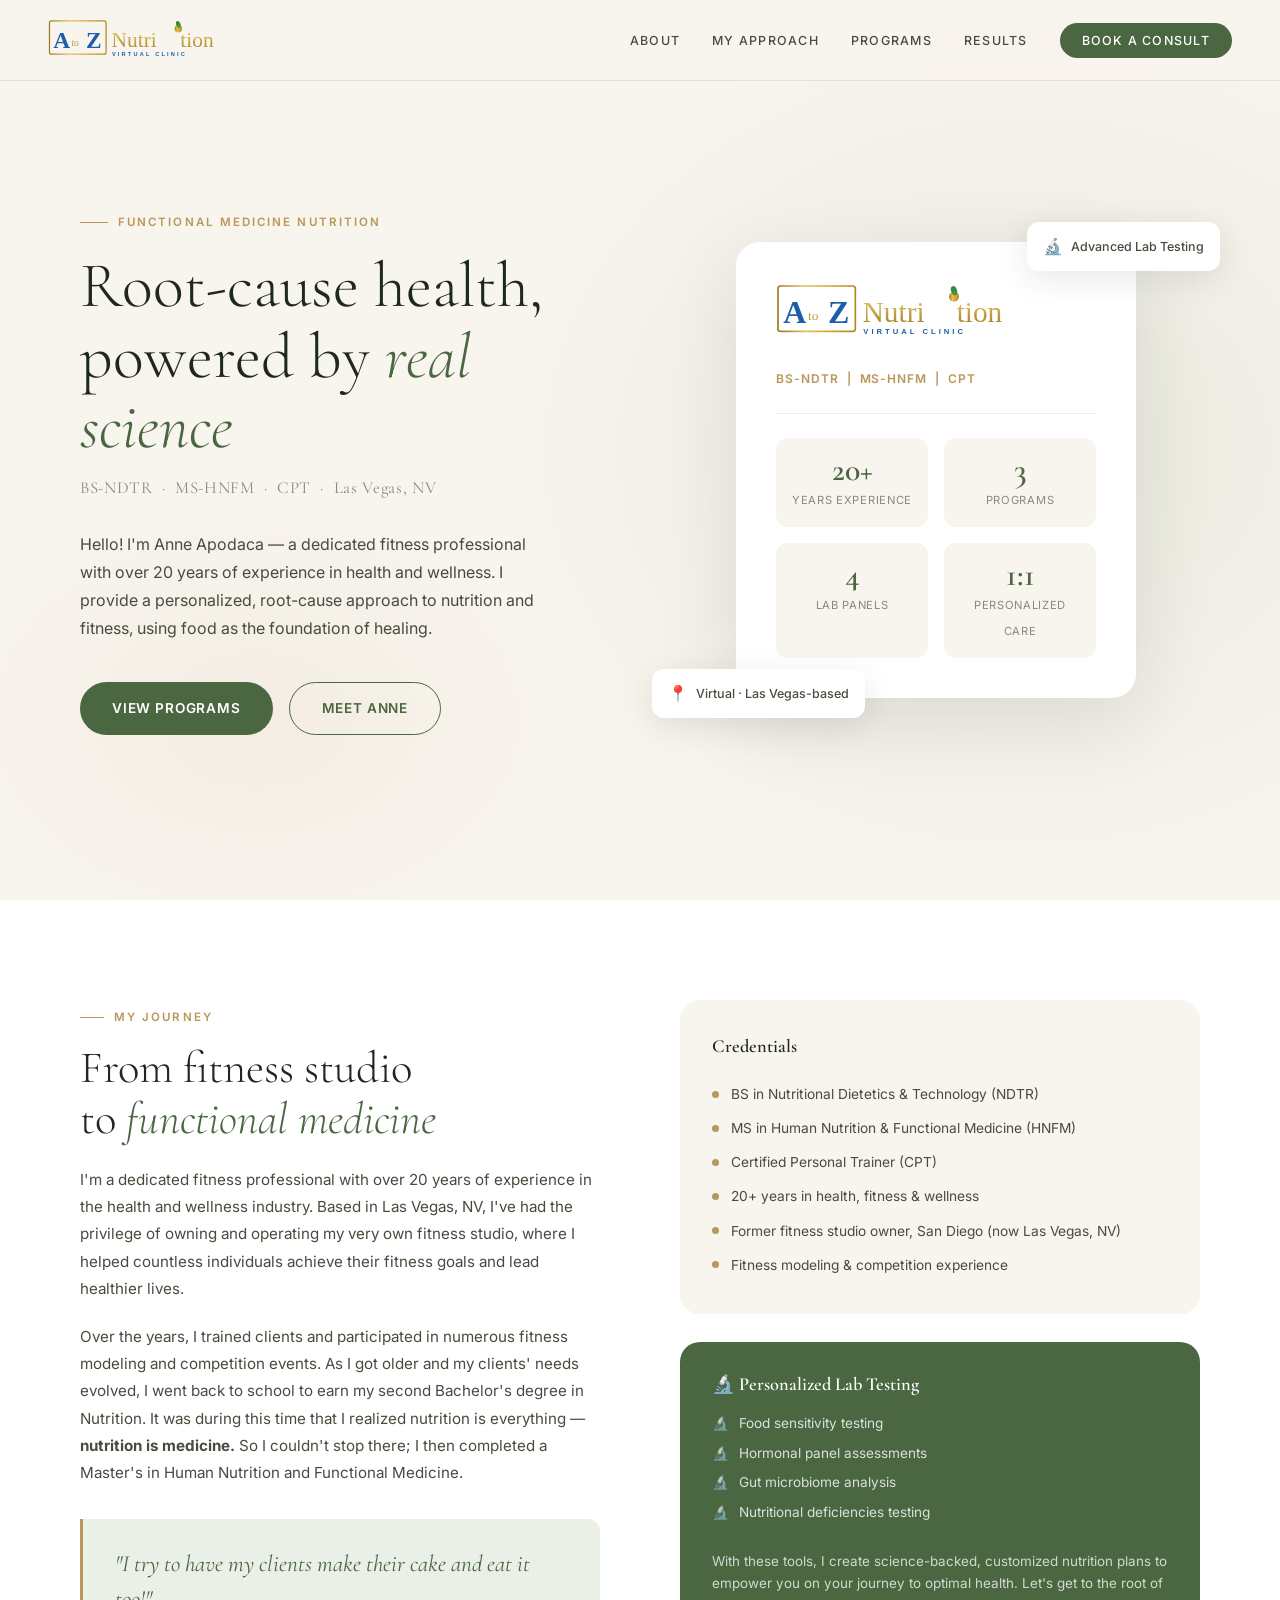
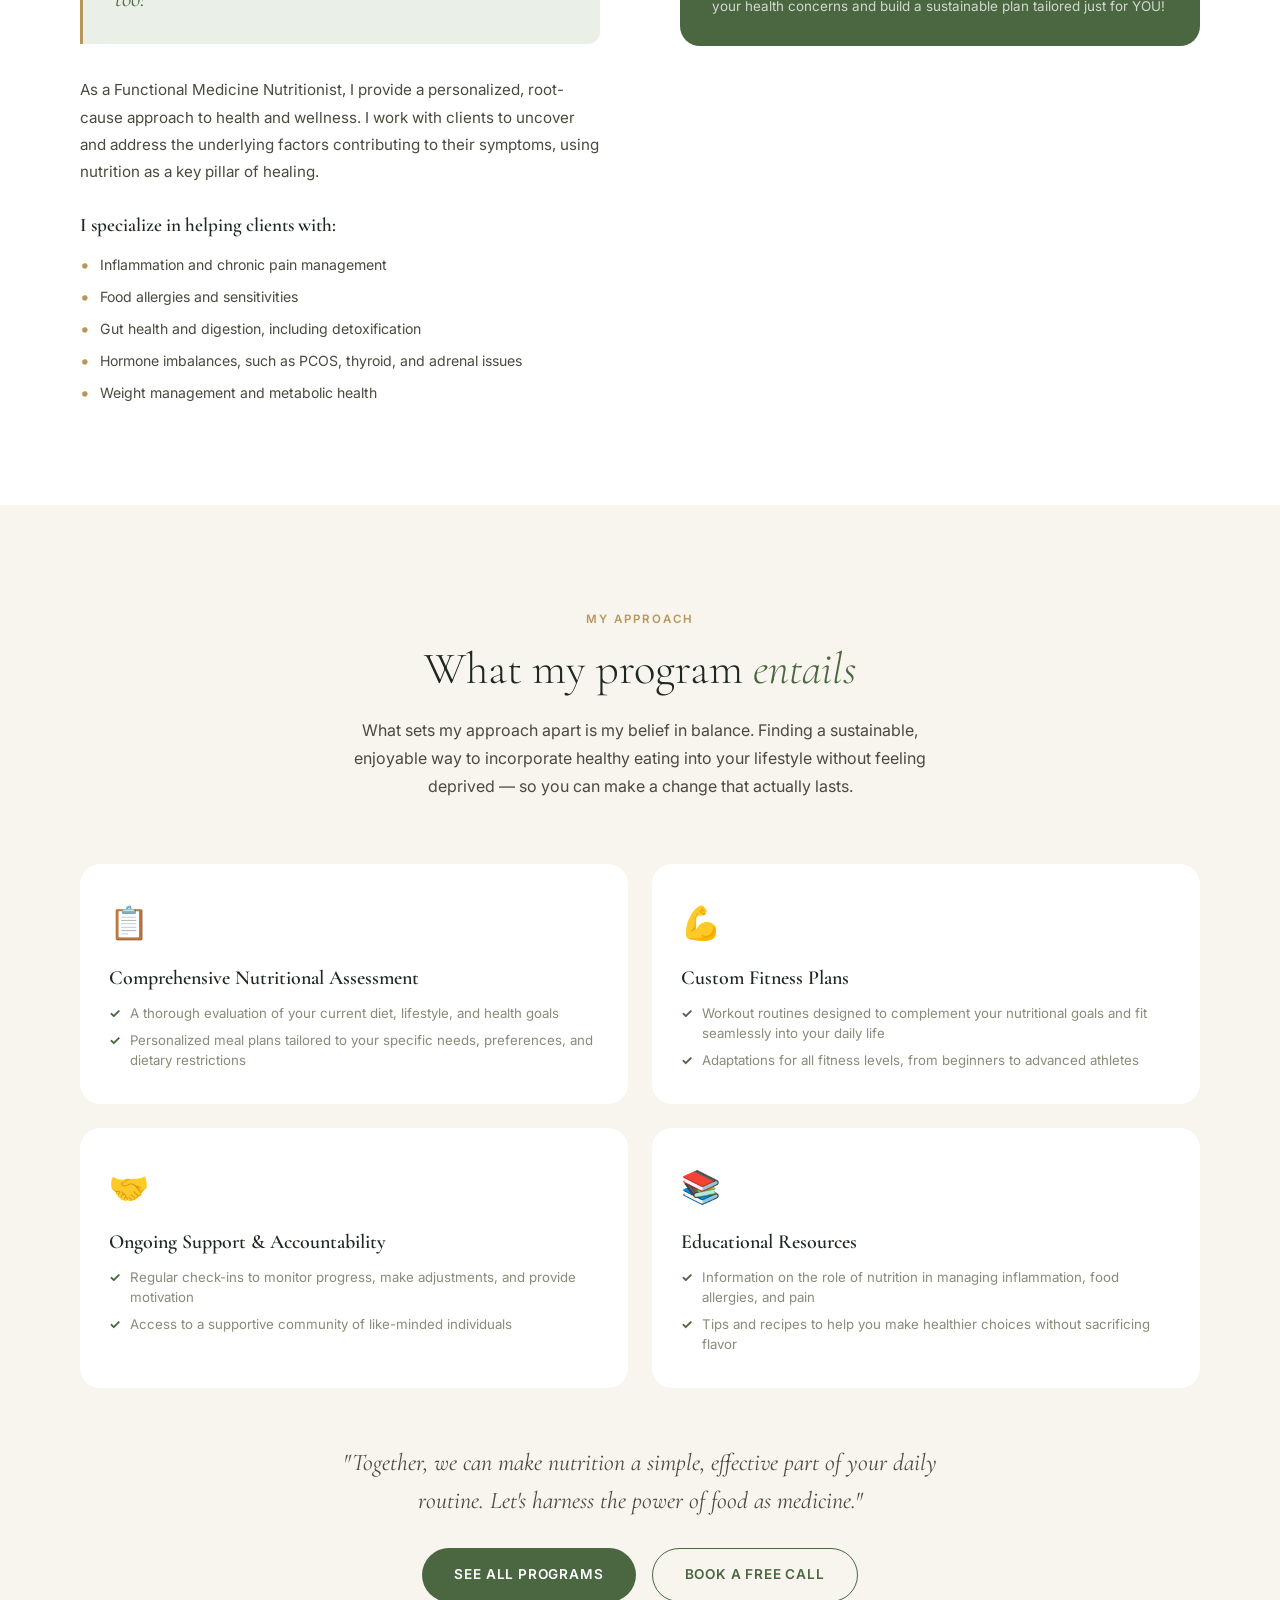
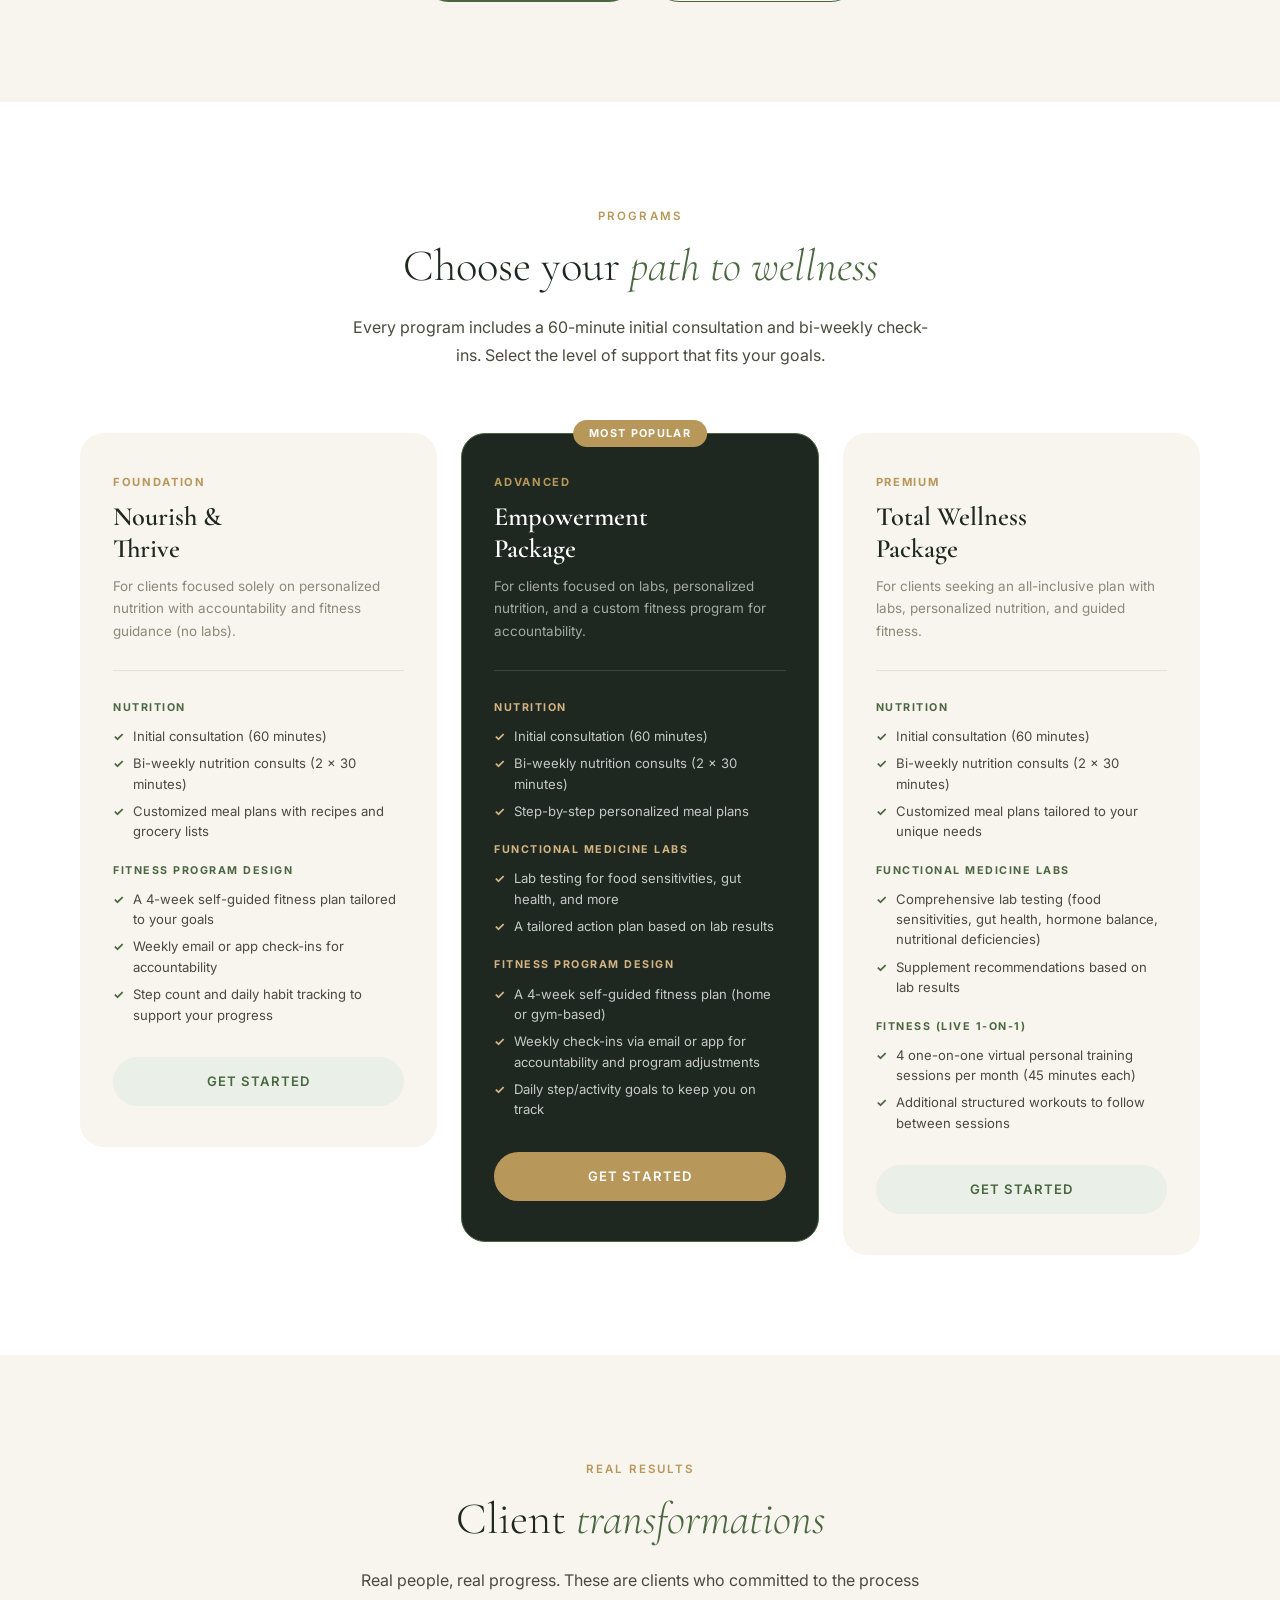
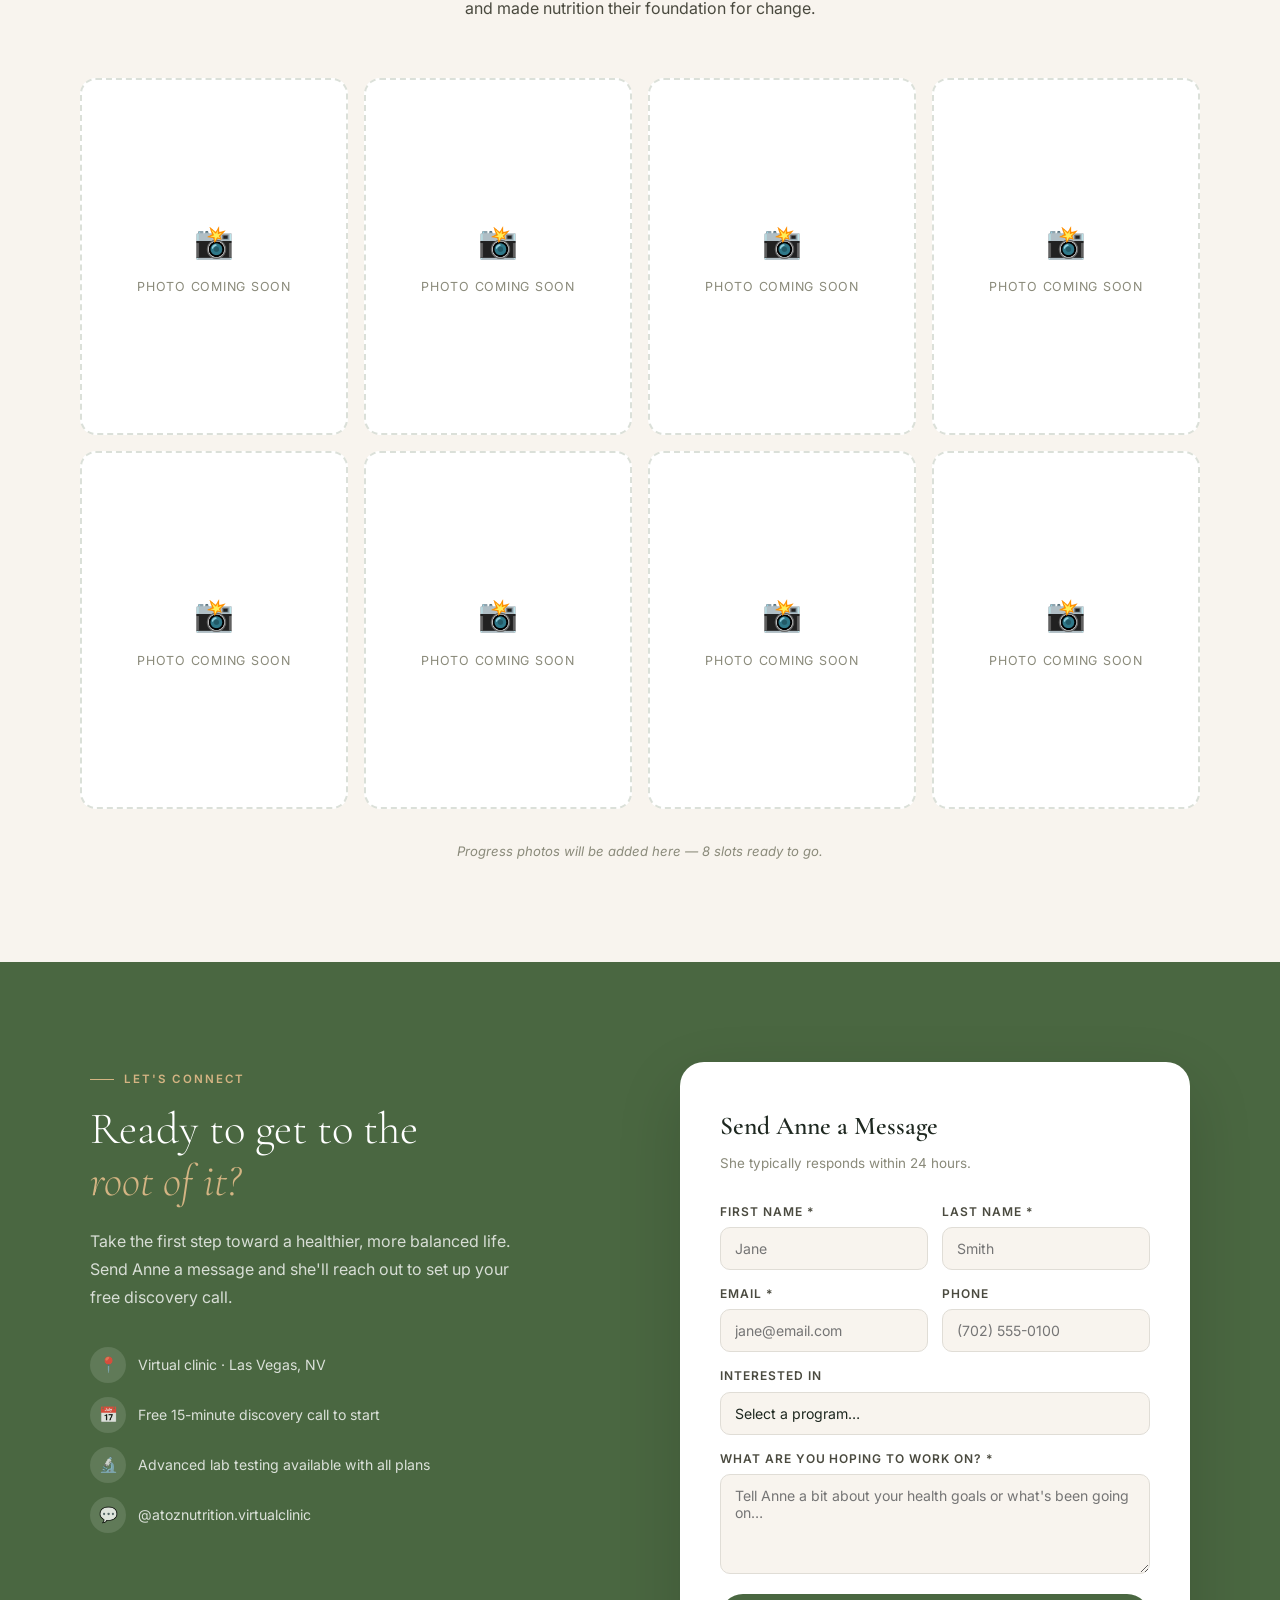
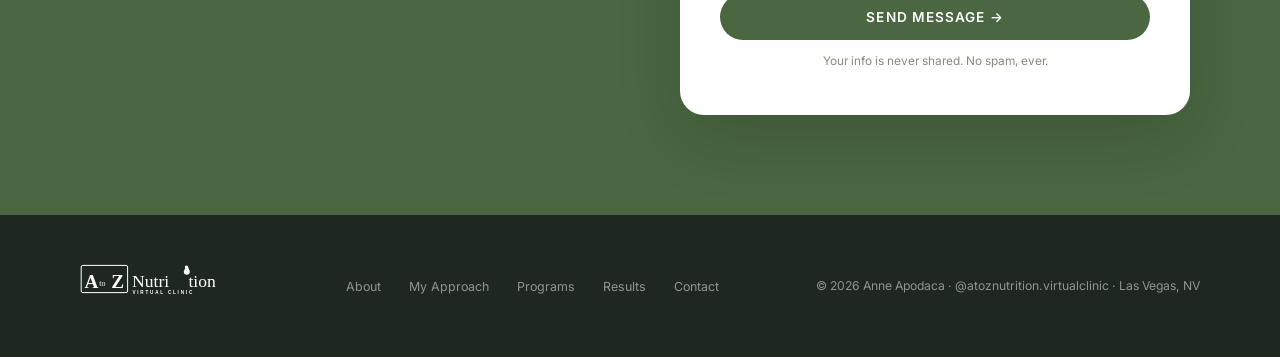
==== index.html @ 3e501dd5 "Initial commit: landing page, login portal, Netlify config" ====
<!DOCTYPE html>
<html lang="en">
<head>
  <meta charset="UTF-8" />
  <meta name="viewport" content="width=device-width, initial-scale=1.0" />
  <title>A to Z Nutrition | Anne Apodaca, MS-HNFM</title>
  <link rel="preconnect" href="https://fonts.googleapis.com" />
  <link rel="preconnect" href="https://fonts.gstatic.com" crossorigin />
  <link href="https://fonts.googleapis.com/css2?family=Cormorant+Garamond:ital,wght@0,300;0,400;0,600;1,300;1,400&family=Inter:wght@300;400;500;600&display=swap" rel="stylesheet" />
  <style>
    *, *::before, *::after { box-sizing: border-box; margin: 0; padding: 0; }

    :root {
      --sage:       #4A6741;
      --sage-light: #7A9E72;
      --sage-pale:  #EAF0E7;
      --cream:      #F8F4EE;
      --gold:       #B8975A;
      --gold-light: #D4B483;
      --dark:       #1E2820;
      --mid:        #4A4A3F;
      --muted:      #8A8A7A;
      --white:      #FFFFFF;
      --radius:     12px;
    }

    html { scroll-behavior: smooth; }

    body {
      font-family: 'Inter', sans-serif;
      background: var(--cream);
      color: var(--dark);
      line-height: 1.6;
    }

    /* ─── NAV ─── */
    nav {
      position: fixed;
      top: 0; left: 0; right: 0;
      z-index: 100;
      display: flex;
      justify-content: space-between;
      align-items: center;
      padding: 18px 48px;
      background: rgba(248, 244, 238, 0.92);
      backdrop-filter: blur(12px);
      border-bottom: 1px solid rgba(74,103,65,0.12);
    }

    .nav-logo {
      display: flex;
      align-items: center;
      text-decoration: none;
    }

    .nav-logo img {
      height: 44px;
      width: auto;
    }

    .nav-links {
      display: flex;
      gap: 32px;
      list-style: none;
    }

    .nav-links a {
      font-size: 0.78rem;
      font-weight: 500;
      letter-spacing: 0.1em;
      text-transform: uppercase;
      color: var(--mid);
      text-decoration: none;
      transition: color 0.2s;
    }

    .nav-links a:hover { color: var(--sage); }

    .nav-cta {
      background: var(--sage);
      color: var(--white) !important;
      padding: 10px 22px;
      border-radius: 100px;
      transition: background 0.2s !important;
    }

    .nav-cta:hover { background: var(--sage-light) !important; }

    /* ─── BUTTONS ─── */
    .btn-primary {
      display: inline-flex;
      align-items: center;
      gap: 8px;
      background: var(--sage);
      color: var(--white);
      padding: 15px 32px;
      border-radius: 100px;
      font-size: 0.85rem;
      font-weight: 600;
      letter-spacing: 0.06em;
      text-transform: uppercase;
      text-decoration: none;
      transition: background 0.2s, transform 0.15s;
    }
    .btn-primary:hover { background: var(--sage-light); transform: translateY(-1px); }

    .btn-secondary {
      display: inline-flex;
      align-items: center;
      gap: 8px;
      border: 1.5px solid var(--sage);
      color: var(--sage);
      padding: 15px 32px;
      border-radius: 100px;
      font-size: 0.85rem;
      font-weight: 600;
      letter-spacing: 0.06em;
      text-transform: uppercase;
      text-decoration: none;
      transition: all 0.2s;
    }
    .btn-secondary:hover { background: var(--sage); color: var(--white); }

    /* ─── SECTION SHARED ─── */
    section { padding: 100px 80px; }

    .section-eyebrow {
      display: inline-flex;
      align-items: center;
      gap: 10px;
      font-size: 0.72rem;
      font-weight: 600;
      letter-spacing: 0.18em;
      text-transform: uppercase;
      color: var(--gold);
      margin-bottom: 16px;
    }
    .section-eyebrow::before {
      content: '';
      width: 24px;
      height: 1px;
      background: var(--gold);
    }
    .section-eyebrow.centered { justify-content: center; }
    .section-eyebrow.centered::before { display: none; }

    .section-title {
      font-family: 'Cormorant Garamond', serif;
      font-size: clamp(2rem, 3.5vw, 3rem);
      font-weight: 300;
      line-height: 1.15;
      color: var(--dark);
      margin-bottom: 20px;
    }
    .section-title em { font-style: italic; color: var(--sage); }

    .section-lead {
      font-size: 1rem;
      color: var(--mid);
      line-height: 1.75;
      max-width: 580px;
    }

    /* ─── HERO ─── */
    #hero {
      min-height: 100vh;
      display: grid;
      grid-template-columns: 1fr 1fr;
      align-items: center;
      padding: 120px 80px 80px;
      gap: 64px;
      position: relative;
      overflow: hidden;
    }

    #hero::before {
      content: '';
      position: absolute;
      inset: 0;
      background:
        radial-gradient(ellipse 60% 70% at 80% 50%, rgba(122,158,114,0.12) 0%, transparent 70%),
        radial-gradient(ellipse 40% 40% at 20% 80%, rgba(184,151,90,0.08) 0%, transparent 60%);
      pointer-events: none;
    }

    .hero-text { position: relative; z-index: 1; }

    .hero-eyebrow {
      display: inline-flex;
      align-items: center;
      gap: 10px;
      font-size: 0.72rem;
      font-weight: 600;
      letter-spacing: 0.18em;
      text-transform: uppercase;
      color: var(--gold);
      margin-bottom: 20px;
    }
    .hero-eyebrow::before {
      content: '';
      display: block;
      width: 28px;
      height: 1px;
      background: var(--gold);
    }

    .hero-title {
      font-family: 'Cormorant Garamond', serif;
      font-size: clamp(2.8rem, 5vw, 4.2rem);
      font-weight: 300;
      line-height: 1.1;
      color: var(--dark);
      margin-bottom: 12px;
    }
    .hero-title em { font-style: italic; color: var(--sage); }

    .hero-subtitle {
      font-family: 'Cormorant Garamond', serif;
      font-size: 1.05rem;
      font-weight: 400;
      color: var(--muted);
      letter-spacing: 0.04em;
      margin-bottom: 28px;
    }

    .hero-desc {
      font-size: 1rem;
      color: var(--mid);
      line-height: 1.75;
      max-width: 480px;
      margin-bottom: 40px;
    }

    .hero-actions { display: flex; gap: 16px; flex-wrap: wrap; }

    .hero-visual {
      position: relative;
      display: flex;
      justify-content: center;
      align-items: center;
    }

    .hero-card {
      background: var(--white);
      border-radius: 24px;
      padding: 40px;
      box-shadow: 0 24px 80px rgba(30,40,32,0.1);
      width: 100%;
      max-width: 400px;
      position: relative;
    }

    .hero-card-badge {
      display: inline-flex;
      align-items: center;
      gap: 6px;
      background: var(--sage-pale);
      color: var(--sage);
      font-size: 0.72rem;
      font-weight: 600;
      letter-spacing: 0.1em;
      text-transform: uppercase;
      padding: 6px 14px;
      border-radius: 100px;
      margin-bottom: 24px;
    }

    .hero-card-name {
      font-family: 'Cormorant Garamond', serif;
      font-size: 1.9rem;
      font-weight: 600;
      color: var(--dark);
      line-height: 1.15;
      margin-bottom: 6px;
    }

    .hero-card-creds {
      font-size: 0.75rem;
      color: var(--gold);
      font-weight: 600;
      letter-spacing: 0.08em;
      margin-bottom: 24px;
    }

    .hero-card-divider {
      height: 1px;
      background: var(--sage-pale);
      margin-bottom: 24px;
    }

    .hero-stats {
      display: grid;
      grid-template-columns: 1fr 1fr;
      gap: 16px;
    }

    .hero-stat {
      text-align: center;
      padding: 16px;
      background: var(--cream);
      border-radius: var(--radius);
    }

    .hero-stat-num {
      font-family: 'Cormorant Garamond', serif;
      font-size: 2rem;
      font-weight: 600;
      color: var(--sage);
      line-height: 1;
      display: block;
    }

    .hero-stat-label {
      font-size: 0.7rem;
      color: var(--muted);
      letter-spacing: 0.06em;
      text-transform: uppercase;
      margin-top: 4px;
    }

    .hero-tag {
      position: absolute;
      background: var(--white);
      border-radius: var(--radius);
      padding: 12px 16px;
      box-shadow: 0 8px 32px rgba(30,40,32,0.1);
      font-size: 0.78rem;
      font-weight: 500;
      color: var(--mid);
      display: flex;
      align-items: center;
      gap: 8px;
    }
    .hero-tag-icon { font-size: 1rem; }
    .hero-tag.tag-top { top: -20px; right: -20px; }
    .hero-tag.tag-bottom { bottom: -20px; left: -20px; }

    /* ─── ABOUT ─── */
    #about {
      background: var(--white);
    }

    .about-grid {
      display: grid;
      grid-template-columns: 1fr 1fr;
      gap: 80px;
      align-items: start;
    }

    .about-body {
      font-size: 0.95rem;
      color: var(--mid);
      line-height: 1.8;
      margin-bottom: 20px;
    }

    .about-quote {
      font-family: 'Cormorant Garamond', serif;
      font-size: 1.45rem;
      font-style: italic;
      color: var(--sage);
      line-height: 1.5;
      padding: 28px 32px;
      border-left: 3px solid var(--gold);
      background: var(--sage-pale);
      border-radius: 0 var(--radius) var(--radius) 0;
      margin: 32px 0;
    }

    .specialties-inline {
      margin-top: 24px;
    }

    .specialties-inline h4 {
      font-family: 'Cormorant Garamond', serif;
      font-size: 1.2rem;
      font-weight: 600;
      color: var(--dark);
      margin-bottom: 14px;
    }

    .spec-list {
      list-style: none;
      display: flex;
      flex-direction: column;
      gap: 9px;
    }

    .spec-list li {
      display: flex;
      align-items: flex-start;
      gap: 10px;
      font-size: 0.88rem;
      color: var(--mid);
      line-height: 1.5;
    }

    .spec-list li::before {
      content: '•';
      color: var(--gold);
      font-size: 1.1rem;
      line-height: 1.3;
      flex-shrink: 0;
    }

    .credentials-box {
      background: var(--cream);
      border-radius: 20px;
      padding: 32px;
      margin-bottom: 28px;
    }

    .credentials-box h4 {
      font-family: 'Cormorant Garamond', serif;
      font-size: 1.15rem;
      font-weight: 600;
      color: var(--dark);
      margin-bottom: 16px;
    }

    .cred-item {
      display: flex;
      align-items: center;
      gap: 12px;
      font-size: 0.86rem;
      color: var(--mid);
      padding: 6px 0;
    }

    .cred-dot {
      width: 7px;
      height: 7px;
      border-radius: 50%;
      background: var(--gold);
      flex-shrink: 0;
    }

    .lab-callout {
      background: var(--sage);
      color: var(--white);
      border-radius: 20px;
      padding: 28px 32px;
    }

    .lab-callout h4 {
      font-family: 'Cormorant Garamond', serif;
      font-size: 1.15rem;
      font-weight: 600;
      margin-bottom: 14px;
    }

    .lab-callout ul {
      list-style: none;
      display: flex;
      flex-direction: column;
      gap: 8px;
    }

    .lab-callout ul li {
      display: flex;
      gap: 10px;
      font-size: 0.85rem;
      color: rgba(255,255,255,0.8);
    }

    .lab-callout ul li::before {
      content: '🔬';
      font-size: 0.85rem;
      flex-shrink: 0;
    }

    /* ─── PROGRAM OVERVIEW ─── */
    #program {
      background: var(--cream);
    }

    .program-header {
      text-align: center;
      margin-bottom: 64px;
    }

    .program-grid {
      display: grid;
      grid-template-columns: repeat(2, 1fr);
      gap: 24px;
      margin-bottom: 56px;
    }

    .program-card {
      background: var(--white);
      border-radius: 20px;
      padding: 32px 28px;
      border: 1px solid transparent;
      transition: transform 0.2s, box-shadow 0.2s;
    }

    .program-card:hover {
      transform: translateY(-4px);
      box-shadow: 0 16px 48px rgba(74,103,65,0.1);
      border-color: var(--sage-pale);
    }

    .program-icon {
      font-size: 2rem;
      margin-bottom: 14px;
      display: block;
    }

    .program-card-title {
      font-family: 'Cormorant Garamond', serif;
      font-size: 1.25rem;
      font-weight: 600;
      color: var(--dark);
      margin-bottom: 10px;
    }

    .program-card-items {
      list-style: none;
      display: flex;
      flex-direction: column;
      gap: 7px;
    }

    .program-card-items li {
      display: flex;
      gap: 9px;
      font-size: 0.83rem;
      color: var(--muted);
      line-height: 1.5;
    }

    .program-card-items li::before {
      content: '✓';
      color: var(--sage);
      font-weight: 700;
      flex-shrink: 0;
    }

    .program-cta-row {
      text-align: center;
    }

    .program-cta-row p {
      font-family: 'Cormorant Garamond', serif;
      font-size: 1.5rem;
      font-style: italic;
      color: var(--mid);
      margin-bottom: 28px;
      max-width: 600px;
      margin-left: auto;
      margin-right: auto;
    }

    .program-cta-row .actions { display: flex; gap: 16px; justify-content: center; flex-wrap: wrap; }

    /* ─── PACKAGES ─── */
    #packages { background: var(--white); }

    .packages-header {
      text-align: center;
      margin-bottom: 64px;
    }

    .packages-header .section-lead { margin: 0 auto; }

    .packages-grid {
      display: grid;
      grid-template-columns: repeat(3, 1fr);
      gap: 24px;
      align-items: start;
    }

    .package-card {
      background: var(--cream);
      border-radius: 24px;
      padding: 40px 32px;
      border: 1.5px solid transparent;
      transition: transform 0.2s, box-shadow 0.2s;
      position: relative;
    }

    .package-card:hover {
      transform: translateY(-6px);
      box-shadow: 0 24px 64px rgba(30,40,32,0.1);
    }

    .package-card.featured {
      border-color: var(--sage);
      background: var(--dark);
      color: var(--white);
    }

    .package-badge {
      position: absolute;
      top: -14px;
      left: 50%;
      transform: translateX(-50%);
      background: var(--gold);
      color: var(--white);
      font-size: 0.68rem;
      font-weight: 700;
      letter-spacing: 0.12em;
      text-transform: uppercase;
      padding: 5px 16px;
      border-radius: 100px;
      white-space: nowrap;
    }

    .package-tier {
      font-size: 0.7rem;
      font-weight: 700;
      letter-spacing: 0.15em;
      text-transform: uppercase;
      color: var(--gold);
      margin-bottom: 10px;
    }

    .package-name {
      font-family: 'Cormorant Garamond', serif;
      font-size: 1.65rem;
      font-weight: 600;
      color: var(--dark);
      line-height: 1.2;
      margin-bottom: 10px;
    }
    .package-card.featured .package-name { color: var(--white); }

    .package-tagline {
      font-size: 0.84rem;
      color: var(--muted);
      line-height: 1.65;
      margin-bottom: 28px;
      padding-bottom: 28px;
      border-bottom: 1px solid rgba(0,0,0,0.08);
    }
    .package-card.featured .package-tagline {
      color: rgba(255,255,255,0.6);
      border-bottom-color: rgba(255,255,255,0.12);
    }

    .pkg-section-label {
      font-size: 0.67rem;
      font-weight: 700;
      letter-spacing: 0.14em;
      text-transform: uppercase;
      color: var(--sage);
      margin-top: 20px;
      margin-bottom: 10px;
    }
    .package-card.featured .pkg-section-label { color: var(--gold-light); }

    .pkg-features {
      list-style: none;
      display: flex;
      flex-direction: column;
      gap: 7px;
      margin-bottom: 4px;
    }

    .pkg-features li {
      display: flex;
      align-items: flex-start;
      gap: 9px;
      font-size: 0.82rem;
      color: var(--mid);
      line-height: 1.55;
    }
    .package-card.featured .pkg-features li { color: rgba(255,255,255,0.75); }

    .pkg-features li::before {
      content: '✓';
      color: var(--sage);
      font-weight: 700;
      font-size: 0.78rem;
      flex-shrink: 0;
      margin-top: 1px;
    }
    .package-card.featured .pkg-features li::before { color: var(--gold-light); }

    .package-cta {
      margin-top: 32px;
      display: block;
      text-align: center;
      padding: 14px 24px;
      border-radius: 100px;
      font-size: 0.82rem;
      font-weight: 600;
      letter-spacing: 0.08em;
      text-transform: uppercase;
      text-decoration: none;
      transition: all 0.2s;
      background: var(--sage-pale);
      color: var(--sage);
    }
    .package-cta:hover { background: var(--sage); color: var(--white); }

    .package-card.featured .package-cta { background: var(--gold); color: var(--white); }
    .package-card.featured .package-cta:hover { background: var(--gold-light); }

    /* ─── RESULTS / PHOTOS ─── */
    #results {
      background: var(--cream);
    }

    .results-header {
      text-align: center;
      margin-bottom: 56px;
    }

    .photos-grid {
      display: grid;
      grid-template-columns: repeat(4, 1fr);
      gap: 16px;
    }

    .photo-placeholder {
      aspect-ratio: 3 / 4;
      background: var(--white);
      border-radius: 16px;
      display: flex;
      flex-direction: column;
      align-items: center;
      justify-content: center;
      gap: 10px;
      color: var(--muted);
      font-size: 0.78rem;
      letter-spacing: 0.06em;
      text-transform: uppercase;
      border: 2px dashed rgba(74,103,65,0.2);
      cursor: pointer;
      transition: border-color 0.2s, background 0.2s;
    }

    .photo-placeholder:hover {
      border-color: var(--sage);
      background: var(--sage-pale);
    }

    .photo-placeholder-icon { font-size: 2rem; }

    .results-note {
      text-align: center;
      margin-top: 32px;
      font-size: 0.82rem;
      color: var(--muted);
      font-style: italic;
    }

    /* ─── CTA ─── */
    #cta {
      background: var(--sage);
      padding: 100px 80px;
    }

    .cta-layout {
      display: grid;
      grid-template-columns: 1fr 1fr;
      gap: 80px;
      align-items: start;
      max-width: 1100px;
      margin: 0 auto;
    }

    .cta-left .section-eyebrow { color: var(--gold-light); }
    .cta-left .section-eyebrow::before { background: var(--gold-light); }
    .cta-left .section-title { color: var(--white); }
    .cta-left .section-title em { color: var(--gold-light); }
    .cta-left .section-lead { color: rgba(255,255,255,0.78); max-width: 420px; }

    .cta-details {
      margin-top: 36px;
      display: flex;
      flex-direction: column;
      gap: 14px;
    }

    .cta-detail {
      display: flex;
      align-items: center;
      gap: 12px;
      font-size: 0.88rem;
      color: rgba(255,255,255,0.8);
    }

    .cta-detail-icon {
      width: 36px;
      height: 36px;
      background: rgba(255,255,255,0.12);
      border-radius: 50%;
      display: flex;
      align-items: center;
      justify-content: center;
      font-size: 0.95rem;
      flex-shrink: 0;
    }

    /* ── Contact Form ── */
    .contact-form-wrap {
      background: var(--white);
      border-radius: 24px;
      padding: 44px 40px;
      box-shadow: 0 24px 64px rgba(0,0,0,0.15);
    }

    .contact-form-title {
      font-family: 'Cormorant Garamond', serif;
      font-size: 1.6rem;
      font-weight: 600;
      color: var(--dark);
      margin-bottom: 6px;
    }

    .contact-form-sub {
      font-size: 0.84rem;
      color: var(--muted);
      margin-bottom: 28px;
    }

    .form-row {
      display: grid;
      grid-template-columns: 1fr 1fr;
      gap: 14px;
    }

    .form-group {
      display: flex;
      flex-direction: column;
      gap: 6px;
      margin-bottom: 14px;
    }

    .form-group.full { grid-column: 1 / -1; }

    .form-group label {
      font-size: 0.75rem;
      font-weight: 600;
      letter-spacing: 0.08em;
      text-transform: uppercase;
      color: var(--mid);
    }

    .form-group input,
    .form-group select,
    .form-group textarea {
      border: 1.5px solid #E0DDD6;
      border-radius: 10px;
      padding: 12px 14px;
      font-family: 'Inter', sans-serif;
      font-size: 0.88rem;
      color: var(--dark);
      background: var(--cream);
      outline: none;
      transition: border-color 0.2s;
      width: 100%;
    }

    .form-group input:focus,
    .form-group select:focus,
    .form-group textarea:focus {
      border-color: var(--sage);
      background: var(--white);
    }

    .form-group textarea { resize: vertical; min-height: 100px; }

    .form-group select { appearance: none; cursor: pointer; }

    .form-submit {
      width: 100%;
      padding: 15px 24px;
      background: var(--sage);
      color: var(--white);
      border: none;
      border-radius: 100px;
      font-family: 'Inter', sans-serif;
      font-size: 0.85rem;
      font-weight: 600;
      letter-spacing: 0.08em;
      text-transform: uppercase;
      cursor: pointer;
      transition: background 0.2s, transform 0.15s;
      margin-top: 6px;
    }

    .form-submit:hover { background: var(--sage-light); transform: translateY(-1px); }

    .form-note {
      text-align: center;
      font-size: 0.74rem;
      color: var(--muted);
      margin-top: 12px;
    }

    /* ─── FOOTER ─── */
    footer {
      background: var(--dark);
      color: rgba(255,255,255,0.5);
      padding: 48px 80px;
      display: flex;
      justify-content: space-between;
      align-items: center;
      flex-wrap: wrap;
      gap: 24px;
    }

    .footer-logo {
      font-family: 'Cormorant Garamond', serif;
      font-size: 1.3rem;
      font-weight: 600;
      color: var(--white);
    }

    .footer-links { display: flex; gap: 28px; list-style: none; }

    .footer-links a {
      font-size: 0.78rem;
      color: rgba(255,255,255,0.5);
      text-decoration: none;
      transition: color 0.2s;
    }
    .footer-links a:hover { color: var(--white); }

    .footer-copy { font-size: 0.76rem; }

    /* ─── RESPONSIVE ─── */
    @media (max-width: 960px) {
      nav { padding: 16px 24px; }
      .nav-links { gap: 18px; }
      section { padding: 72px 24px; }

      #hero {
        grid-template-columns: 1fr;
        padding: 100px 24px 72px;
        gap: 48px;
      }
      .about-grid { grid-template-columns: 1fr; gap: 48px; }
      .program-grid { grid-template-columns: 1fr; }
      .packages-grid { grid-template-columns: 1fr; }
      .photos-grid { grid-template-columns: repeat(2, 1fr); }
      .hero-tag { display: none; }
      footer { flex-direction: column; text-align: center; }
      #cta { padding: 72px 24px; }
      .cta-layout { grid-template-columns: 1fr; gap: 48px; }
      .contact-form-wrap { padding: 32px 24px; }
      .form-row { grid-template-columns: 1fr; }
    }

    @media (max-width: 600px) {
      .nav-links { display: none; }
      .hero-stats { grid-template-columns: 1fr 1fr; }
      .photos-grid { grid-template-columns: repeat(2, 1fr); }
    }
  </style>
</head>
<body>

  <!-- NAV -->
  <nav>
    <a href="#hero" class="nav-logo">
      <img src="logo.svg" alt="A to Z Nutrition Virtual Clinic" />
    </a>
    <ul class="nav-links">
      <li><a href="#about">About</a></li>
      <li><a href="#program">My Approach</a></li>
      <li><a href="#packages">Programs</a></li>
      <li><a href="#results">Results</a></li>
      <li><a href="#cta" class="nav-cta">Book a Consult</a></li>
    </ul>
  </nav>

  <!-- HERO -->
  <section id="hero">
    <div class="hero-text">
      <div class="hero-eyebrow">Functional Medicine Nutrition</div>
      <h1 class="hero-title">
        Root-cause health,<br/>
        powered by <em>real science</em>
      </h1>
      <p class="hero-subtitle">BS-NDTR &nbsp;·&nbsp; MS-HNFM &nbsp;·&nbsp; CPT &nbsp;·&nbsp; Las Vegas, NV</p>
      <p class="hero-desc">
        Hello! I'm Anne Apodaca — a dedicated fitness professional with over 20 years of experience in health and wellness. I provide a personalized, root-cause approach to nutrition and fitness, using food as the foundation of healing.
      </p>
      <div class="hero-actions">
        <a href="#packages" class="btn-primary">View Programs</a>
        <a href="#about" class="btn-secondary">Meet Anne</a>
      </div>
    </div>

    <div class="hero-visual">
      <div class="hero-card">
        <div style="margin-bottom:20px;">
          <img src="logo.svg" alt="A to Z Nutrition Virtual Clinic" style="width:100%; max-width:280px; height:auto;" />
        </div>
        <div class="hero-card-creds">BS-NDTR &nbsp;|&nbsp; MS-HNFM &nbsp;|&nbsp; CPT</div>
        <div class="hero-card-divider"></div>
        <div class="hero-stats">
          <div class="hero-stat">
            <span class="hero-stat-num">20+</span>
            <span class="hero-stat-label">Years Experience</span>
          </div>
          <div class="hero-stat">
            <span class="hero-stat-num">3</span>
            <span class="hero-stat-label">Programs</span>
          </div>
          <div class="hero-stat">
            <span class="hero-stat-num">4</span>
            <span class="hero-stat-label">Lab Panels</span>
          </div>
          <div class="hero-stat">
            <span class="hero-stat-num">1:1</span>
            <span class="hero-stat-label">Personalized Care</span>
          </div>
        </div>
      </div>
      <div class="hero-tag tag-top">
        <span class="hero-tag-icon">🔬</span>
        Advanced Lab Testing
      </div>
      <div class="hero-tag tag-bottom">
        <span class="hero-tag-icon">📍</span>
        Virtual · Las Vegas-based
      </div>
    </div>
  </section>

  <!-- ABOUT -->
  <section id="about">
    <div class="about-grid">
      <div>
        <div class="section-eyebrow">My Journey</div>
        <h2 class="section-title">From fitness studio<br/>to <em>functional medicine</em></h2>

        <p class="about-body">
          I'm a dedicated fitness professional with over 20 years of experience in the health and wellness industry. Based in Las Vegas, NV, I've had the privilege of owning and operating my very own fitness studio, where I helped countless individuals achieve their fitness goals and lead healthier lives.
        </p>
        <p class="about-body">
          Over the years, I trained clients and participated in numerous fitness modeling and competition events. As I got older and my clients' needs evolved, I went back to school to earn my second Bachelor's degree in Nutrition. It was during this time that I realized nutrition is everything — <strong>nutrition is medicine.</strong> So I couldn't stop there; I then completed a Master's in Human Nutrition and Functional Medicine.
        </p>

        <div class="about-quote">
          "I try to have my clients make their cake and eat it too!"
        </div>

        <p class="about-body">
          As a Functional Medicine Nutritionist, I provide a personalized, root-cause approach to health and wellness. I work with clients to uncover and address the underlying factors contributing to their symptoms, using nutrition as a key pillar of healing.
        </p>

        <div class="specialties-inline">
          <h4>I specialize in helping clients with:</h4>
          <ul class="spec-list">
            <li>Inflammation and chronic pain management</li>
            <li>Food allergies and sensitivities</li>
            <li>Gut health and digestion, including detoxification</li>
            <li>Hormone imbalances, such as PCOS, thyroid, and adrenal issues</li>
            <li>Weight management and metabolic health</li>
          </ul>
        </div>
      </div>

      <div>
        <div class="credentials-box">
          <h4>Credentials</h4>
          <div class="cred-item"><div class="cred-dot"></div> BS in Nutritional Dietetics &amp; Technology (NDTR)</div>
          <div class="cred-item"><div class="cred-dot"></div> MS in Human Nutrition &amp; Functional Medicine (HNFM)</div>
          <div class="cred-item"><div class="cred-dot"></div> Certified Personal Trainer (CPT)</div>
          <div class="cred-item"><div class="cred-dot"></div> 20+ years in health, fitness &amp; wellness</div>
          <div class="cred-item"><div class="cred-dot"></div> Former fitness studio owner, San Diego (now Las Vegas, NV)</div>
          <div class="cred-item"><div class="cred-dot"></div> Fitness modeling &amp; competition experience</div>
        </div>

        <div class="lab-callout">
          <h4>🔬 Personalized Lab Testing</h4>
          <ul>
            <li>Food sensitivity testing</li>
            <li>Hormonal panel assessments</li>
            <li>Gut microbiome analysis</li>
            <li>Nutritional deficiencies testing</li>
          </ul>
          <br/>
          <p style="font-size:0.84rem; color:rgba(255,255,255,0.75); line-height:1.7;">
            With these tools, I create science-backed, customized nutrition plans to empower you on your journey to optimal health. Let's get to the root of your health concerns and build a sustainable plan tailored just for YOU!
          </p>
        </div>
      </div>
    </div>
  </section>

  <!-- PROGRAM OVERVIEW -->
  <section id="program">
    <div class="program-header">
      <div class="section-eyebrow centered">My Approach</div>
      <h2 class="section-title" style="text-align:center;">What my program <em>entails</em></h2>
      <p class="section-lead" style="margin: 0 auto; text-align:center;">
        What sets my approach apart is my belief in balance. Finding a sustainable, enjoyable way to incorporate healthy eating into your lifestyle without feeling deprived — so you can make a change that actually lasts.
      </p>
    </div>

    <div class="program-grid">
      <div class="program-card">
        <span class="program-icon">📋</span>
        <div class="program-card-title">Comprehensive Nutritional Assessment</div>
        <ul class="program-card-items">
          <li>A thorough evaluation of your current diet, lifestyle, and health goals</li>
          <li>Personalized meal plans tailored to your specific needs, preferences, and dietary restrictions</li>
        </ul>
      </div>

      <div class="program-card">
        <span class="program-icon">💪</span>
        <div class="program-card-title">Custom Fitness Plans</div>
        <ul class="program-card-items">
          <li>Workout routines designed to complement your nutritional goals and fit seamlessly into your daily life</li>
          <li>Adaptations for all fitness levels, from beginners to advanced athletes</li>
        </ul>
      </div>

      <div class="program-card">
        <span class="program-icon">🤝</span>
        <div class="program-card-title">Ongoing Support &amp; Accountability</div>
        <ul class="program-card-items">
          <li>Regular check-ins to monitor progress, make adjustments, and provide motivation</li>
          <li>Access to a supportive community of like-minded individuals</li>
        </ul>
      </div>

      <div class="program-card">
        <span class="program-icon">📚</span>
        <div class="program-card-title">Educational Resources</div>
        <ul class="program-card-items">
          <li>Information on the role of nutrition in managing inflammation, food allergies, and pain</li>
          <li>Tips and recipes to help you make healthier choices without sacrificing flavor</li>
        </ul>
      </div>
    </div>

    <div class="program-cta-row">
      <p>"Together, we can make nutrition a simple, effective part of your daily routine. Let's harness the power of food as medicine."</p>
      <div class="actions">
        <a href="#packages" class="btn-primary">See All Programs</a>
        <a href="#cta" class="btn-secondary">Book a Free Call</a>
      </div>
    </div>
  </section>

  <!-- PACKAGES -->
  <section id="packages">
    <div class="packages-header">
      <div class="section-eyebrow centered">Programs</div>
      <h2 class="section-title" style="text-align:center;">Choose your <em>path to wellness</em></h2>
      <p class="section-lead">
        Every program includes a 60-minute initial consultation and bi-weekly check-ins. Select the level of support that fits your goals.
      </p>
    </div>

    <div class="packages-grid">

      <!-- Nourish & Thrive -->
      <div class="package-card">
        <div class="package-tier">Foundation</div>
        <div class="package-name">Nourish &amp;<br/>Thrive</div>
        <p class="package-tagline">For clients focused solely on personalized nutrition with accountability and fitness guidance (no labs).</p>

        <div class="pkg-section-label">Nutrition</div>
        <ul class="pkg-features">
          <li>Initial consultation (60 minutes)</li>
          <li>Bi-weekly nutrition consults (2 × 30 minutes)</li>
          <li>Customized meal plans with recipes and grocery lists</li>
        </ul>

        <div class="pkg-section-label">Fitness Program Design</div>
        <ul class="pkg-features">
          <li>A 4-week self-guided fitness plan tailored to your goals</li>
          <li>Weekly email or app check-ins for accountability</li>
          <li>Step count and daily habit tracking to support your progress</li>
        </ul>

        <a href="#cta" class="package-cta">Get Started</a>
      </div>

      <!-- Empowerment – featured -->
      <div class="package-card featured">
        <div class="package-badge">Most Popular</div>
        <div class="package-tier">Advanced</div>
        <div class="package-name">Empowerment<br/>Package</div>
        <p class="package-tagline">For clients focused on labs, personalized nutrition, and a custom fitness program for accountability.</p>

        <div class="pkg-section-label">Nutrition</div>
        <ul class="pkg-features">
          <li>Initial consultation (60 minutes)</li>
          <li>Bi-weekly nutrition consults (2 × 30 minutes)</li>
          <li>Step-by-step personalized meal plans</li>
        </ul>

        <div class="pkg-section-label">Functional Medicine Labs</div>
        <ul class="pkg-features">
          <li>Lab testing for food sensitivities, gut health, and more</li>
          <li>A tailored action plan based on lab results</li>
        </ul>

        <div class="pkg-section-label">Fitness Program Design</div>
        <ul class="pkg-features">
          <li>A 4-week self-guided fitness plan (home or gym-based)</li>
          <li>Weekly check-ins via email or app for accountability and program adjustments</li>
          <li>Daily step/activity goals to keep you on track</li>
        </ul>

        <a href="#cta" class="package-cta">Get Started</a>
      </div>

      <!-- Total Wellness -->
      <div class="package-card">
        <div class="package-tier">Premium</div>
        <div class="package-name">Total Wellness<br/>Package</div>
        <p class="package-tagline">For clients seeking an all-inclusive plan with labs, personalized nutrition, and guided fitness.</p>

        <div class="pkg-section-label">Nutrition</div>
        <ul class="pkg-features">
          <li>Initial consultation (60 minutes)</li>
          <li>Bi-weekly nutrition consults (2 × 30 minutes)</li>
          <li>Customized meal plans tailored to your unique needs</li>
        </ul>

        <div class="pkg-section-label">Functional Medicine Labs</div>
        <ul class="pkg-features">
          <li>Comprehensive lab testing (food sensitivities, gut health, hormone balance, nutritional deficiencies)</li>
          <li>Supplement recommendations based on lab results</li>
        </ul>

        <div class="pkg-section-label">Fitness (Live 1-on-1)</div>
        <ul class="pkg-features">
          <li>4 one-on-one virtual personal training sessions per month (45 minutes each)</li>
          <li>Additional structured workouts to follow between sessions</li>
        </ul>

        <a href="#cta" class="package-cta">Get Started</a>
      </div>

    </div>
  </section>

  <!-- RESULTS / PROGRESS PHOTOS -->
  <section id="results">
    <div class="results-header">
      <div class="section-eyebrow centered">Real Results</div>
      <h2 class="section-title" style="text-align:center;">Client <em>transformations</em></h2>
      <p class="section-lead" style="margin: 0 auto; text-align:center;">
        Real people, real progress. These are clients who committed to the process and made nutrition their foundation for change.
      </p>
    </div>

    <div class="photos-grid">
      <div class="photo-placeholder">
        <span class="photo-placeholder-icon">📸</span>
        Photo Coming Soon
      </div>
      <div class="photo-placeholder">
        <span class="photo-placeholder-icon">📸</span>
        Photo Coming Soon
      </div>
      <div class="photo-placeholder">
        <span class="photo-placeholder-icon">📸</span>
        Photo Coming Soon
      </div>
      <div class="photo-placeholder">
        <span class="photo-placeholder-icon">📸</span>
        Photo Coming Soon
      </div>
      <div class="photo-placeholder">
        <span class="photo-placeholder-icon">📸</span>
        Photo Coming Soon
      </div>
      <div class="photo-placeholder">
        <span class="photo-placeholder-icon">📸</span>
        Photo Coming Soon
      </div>
      <div class="photo-placeholder">
        <span class="photo-placeholder-icon">📸</span>
        Photo Coming Soon
      </div>
      <div class="photo-placeholder">
        <span class="photo-placeholder-icon">📸</span>
        Photo Coming Soon
      </div>
    </div>

    <p class="results-note">Progress photos will be added here — 8 slots ready to go.</p>
  </section>

  <!-- CONTACT / CTA -->
  <section id="cta">
    <div class="cta-layout">

      <!-- Left: messaging -->
      <div class="cta-left">
        <div class="section-eyebrow">Let's Connect</div>
        <h2 class="section-title">Ready to get to the<br/><em>root of it?</em></h2>
        <p class="section-lead">
          Take the first step toward a healthier, more balanced life. Send Anne a message and she'll reach out to set up your free discovery call.
        </p>
        <div class="cta-details">
          <div class="cta-detail">
            <div class="cta-detail-icon">📍</div>
            Virtual clinic · Las Vegas, NV
          </div>
          <div class="cta-detail">
            <div class="cta-detail-icon">📅</div>
            Free 15-minute discovery call to start
          </div>
          <div class="cta-detail">
            <div class="cta-detail-icon">🔬</div>
            Advanced lab testing available with all plans
          </div>
          <div class="cta-detail">
            <div class="cta-detail-icon">💬</div>
            @atoznutrition.virtualclinic
          </div>
        </div>
      </div>

      <!-- Right: Netlify form -->
      <div class="contact-form-wrap">
        <div class="contact-form-title">Send Anne a Message</div>
        <div class="contact-form-sub">She typically responds within 24 hours.</div>

        <form name="contact" method="POST" data-netlify="true" netlify-honeypot="bot-field">
          <!-- Netlify hidden fields -->
          <input type="hidden" name="form-name" value="contact" />
          <p style="display:none;">
            <label>Don't fill this out: <input name="bot-field" /></label>
          </p>

          <div class="form-row">
            <div class="form-group">
              <label for="first-name">First Name *</label>
              <input type="text" id="first-name" name="first-name" placeholder="Jane" required />
            </div>
            <div class="form-group">
              <label for="last-name">Last Name *</label>
              <input type="text" id="last-name" name="last-name" placeholder="Smith" required />
            </div>
          </div>

          <div class="form-row">
            <div class="form-group">
              <label for="email">Email *</label>
              <input type="email" id="email" name="email" placeholder="jane@email.com" required />
            </div>
            <div class="form-group">
              <label for="phone">Phone</label>
              <input type="tel" id="phone" name="phone" placeholder="(702) 555-0100" />
            </div>
          </div>

          <div class="form-group">
            <label for="program">Interested In</label>
            <select id="program" name="program">
              <option value="" disabled selected>Select a program…</option>
              <option value="nourish-thrive">Nourish &amp; Thrive (Nutrition + Fitness)</option>
              <option value="empowerment">Empowerment Package (Labs + Nutrition + Fitness)</option>
              <option value="total-wellness">Total Wellness Package (All-Inclusive)</option>
              <option value="not-sure">Not sure yet — I'd like guidance</option>
            </select>
          </div>

          <div class="form-group">
            <label for="message">What are you hoping to work on? *</label>
            <textarea id="message" name="message" placeholder="Tell Anne a bit about your health goals or what's been going on…" required></textarea>
          </div>

          <button type="submit" class="form-submit">Send Message →</button>
          <p class="form-note">Your info is never shared. No spam, ever.</p>
        </form>
      </div>

    </div>
  </section>

  <!-- FOOTER -->
  <footer>
    <div class="footer-logo">
      <img src="logo.svg" alt="A to Z Nutrition" style="height:36px; width:auto; filter:brightness(0) invert(1);" />
    </div>
    <ul class="footer-links">
      <li><a href="#about">About</a></li>
      <li><a href="#program">My Approach</a></li>
      <li><a href="#packages">Programs</a></li>
      <li><a href="#results">Results</a></li>
      <li><a href="#cta">Contact</a></li>
    </ul>
    <div class="footer-copy">© 2026 Anne Apodaca · @atoznutrition.virtualclinic · Las Vegas, NV</div>
  </footer>

</body>
</html>
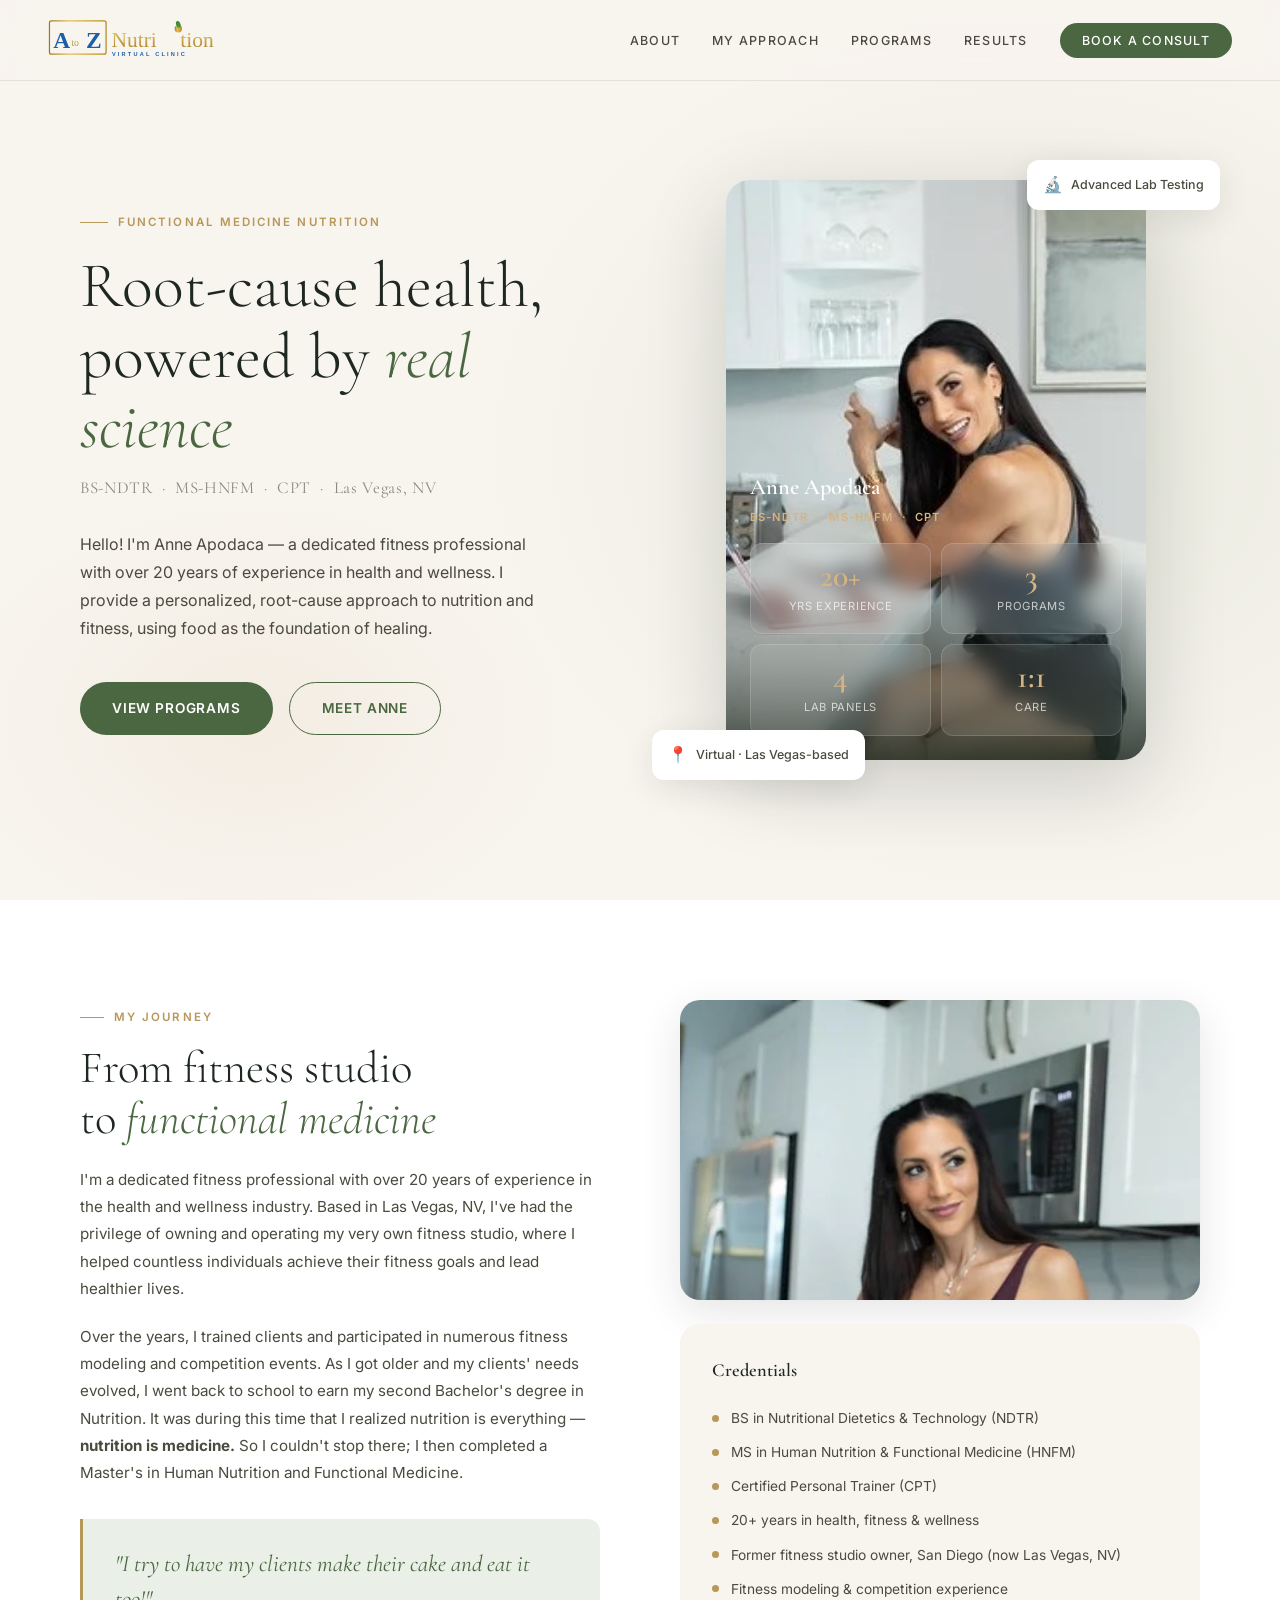
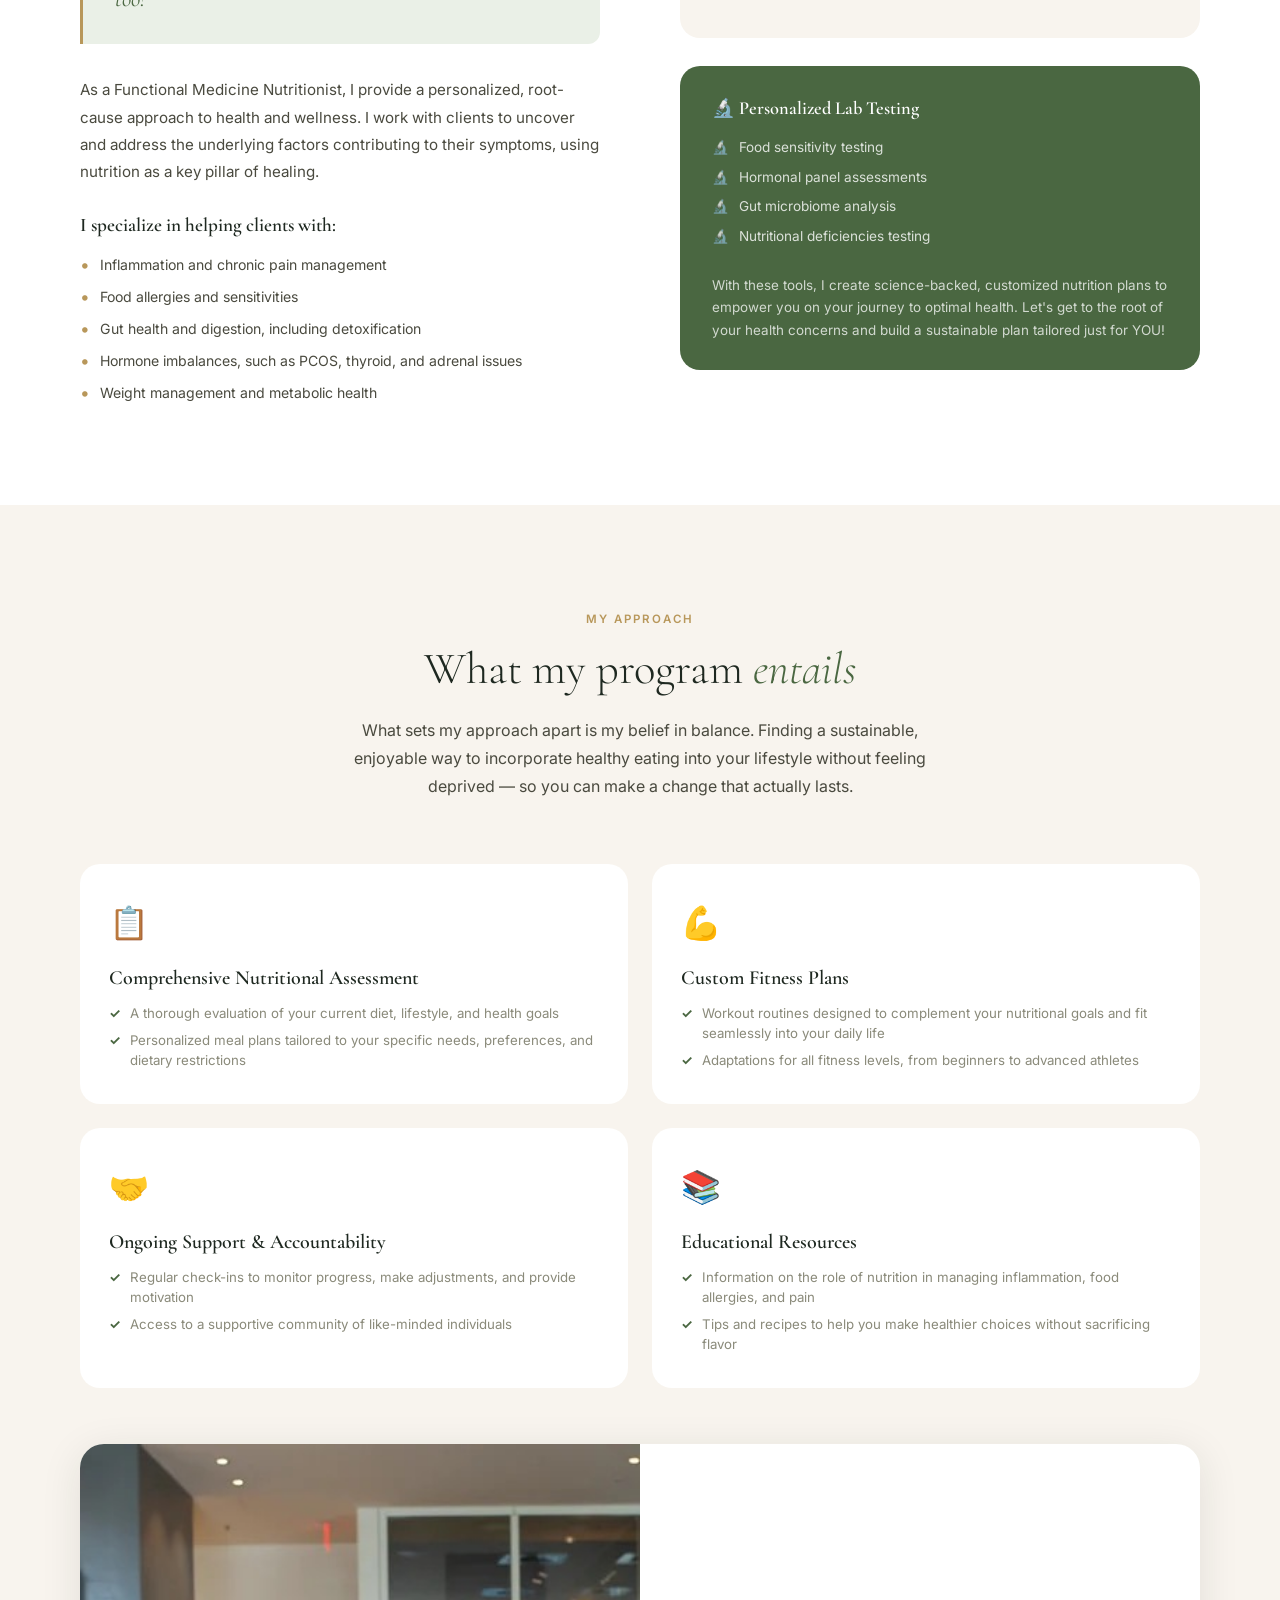
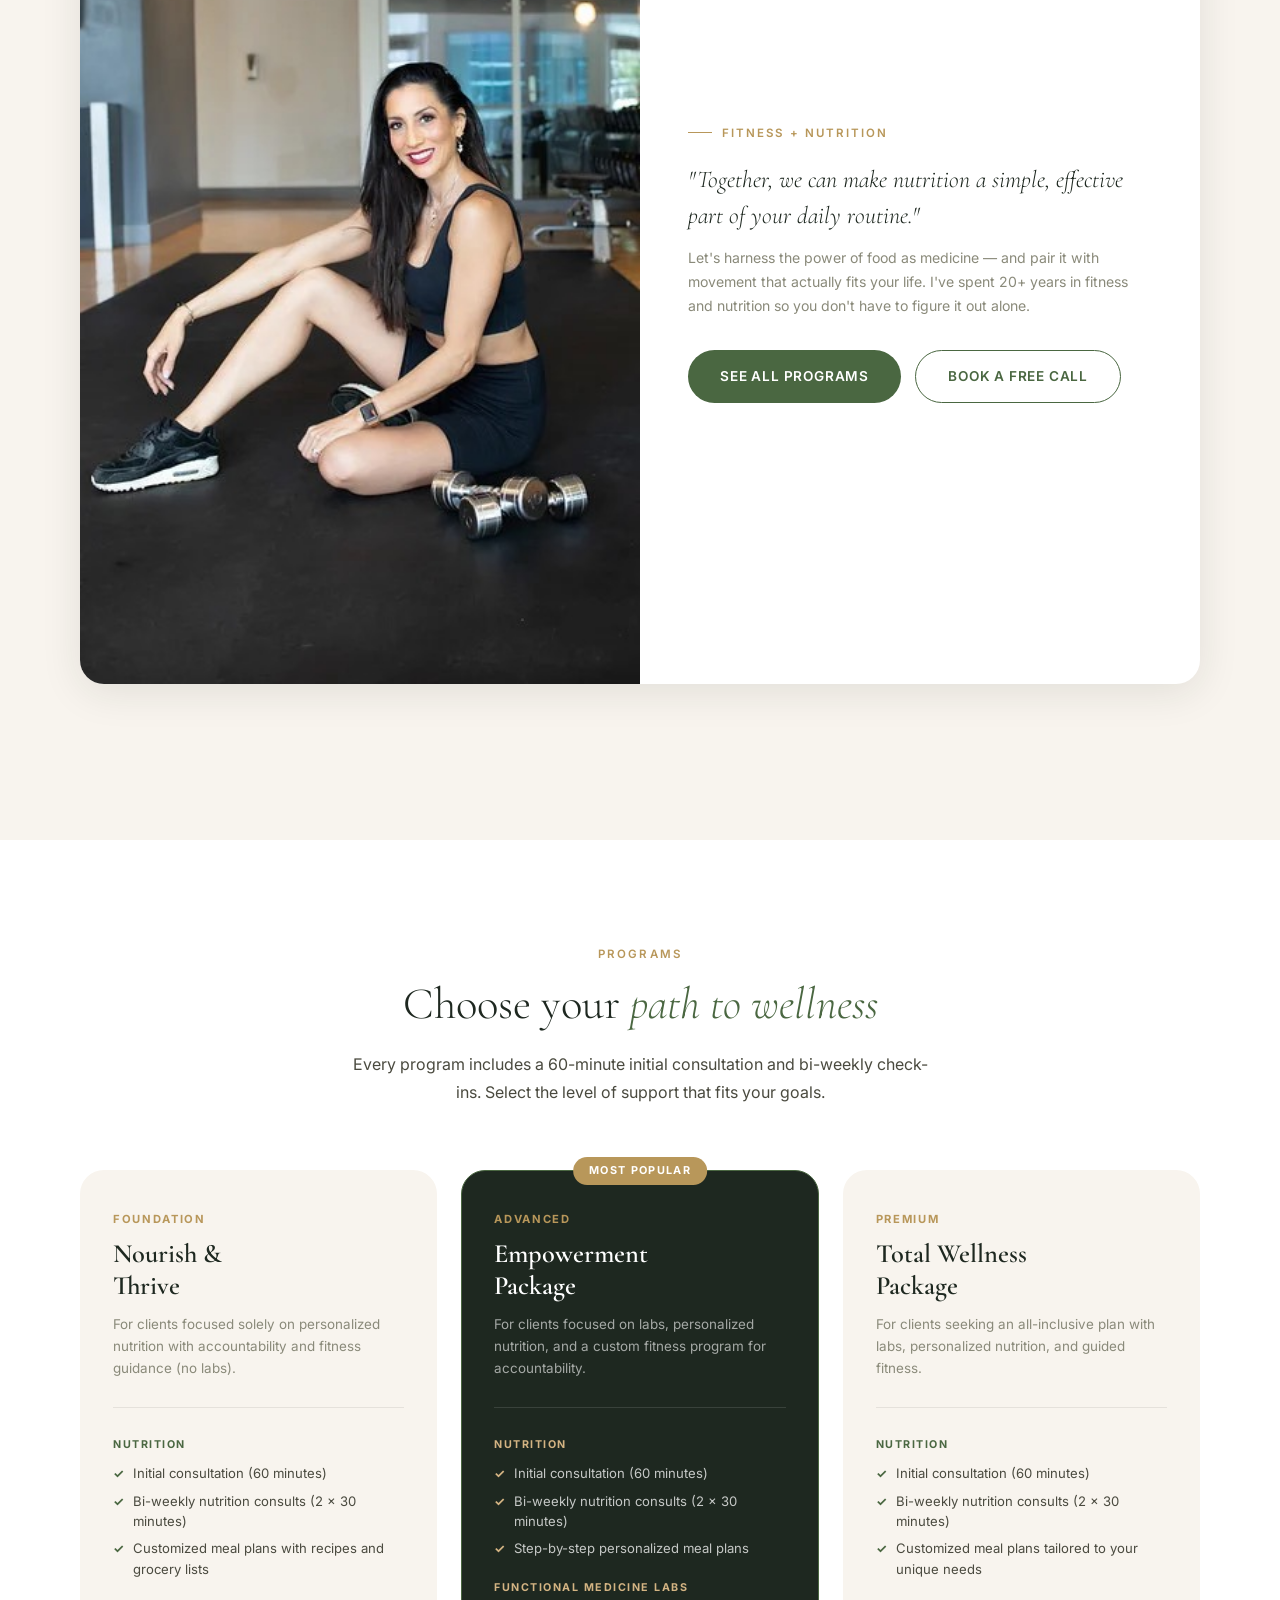
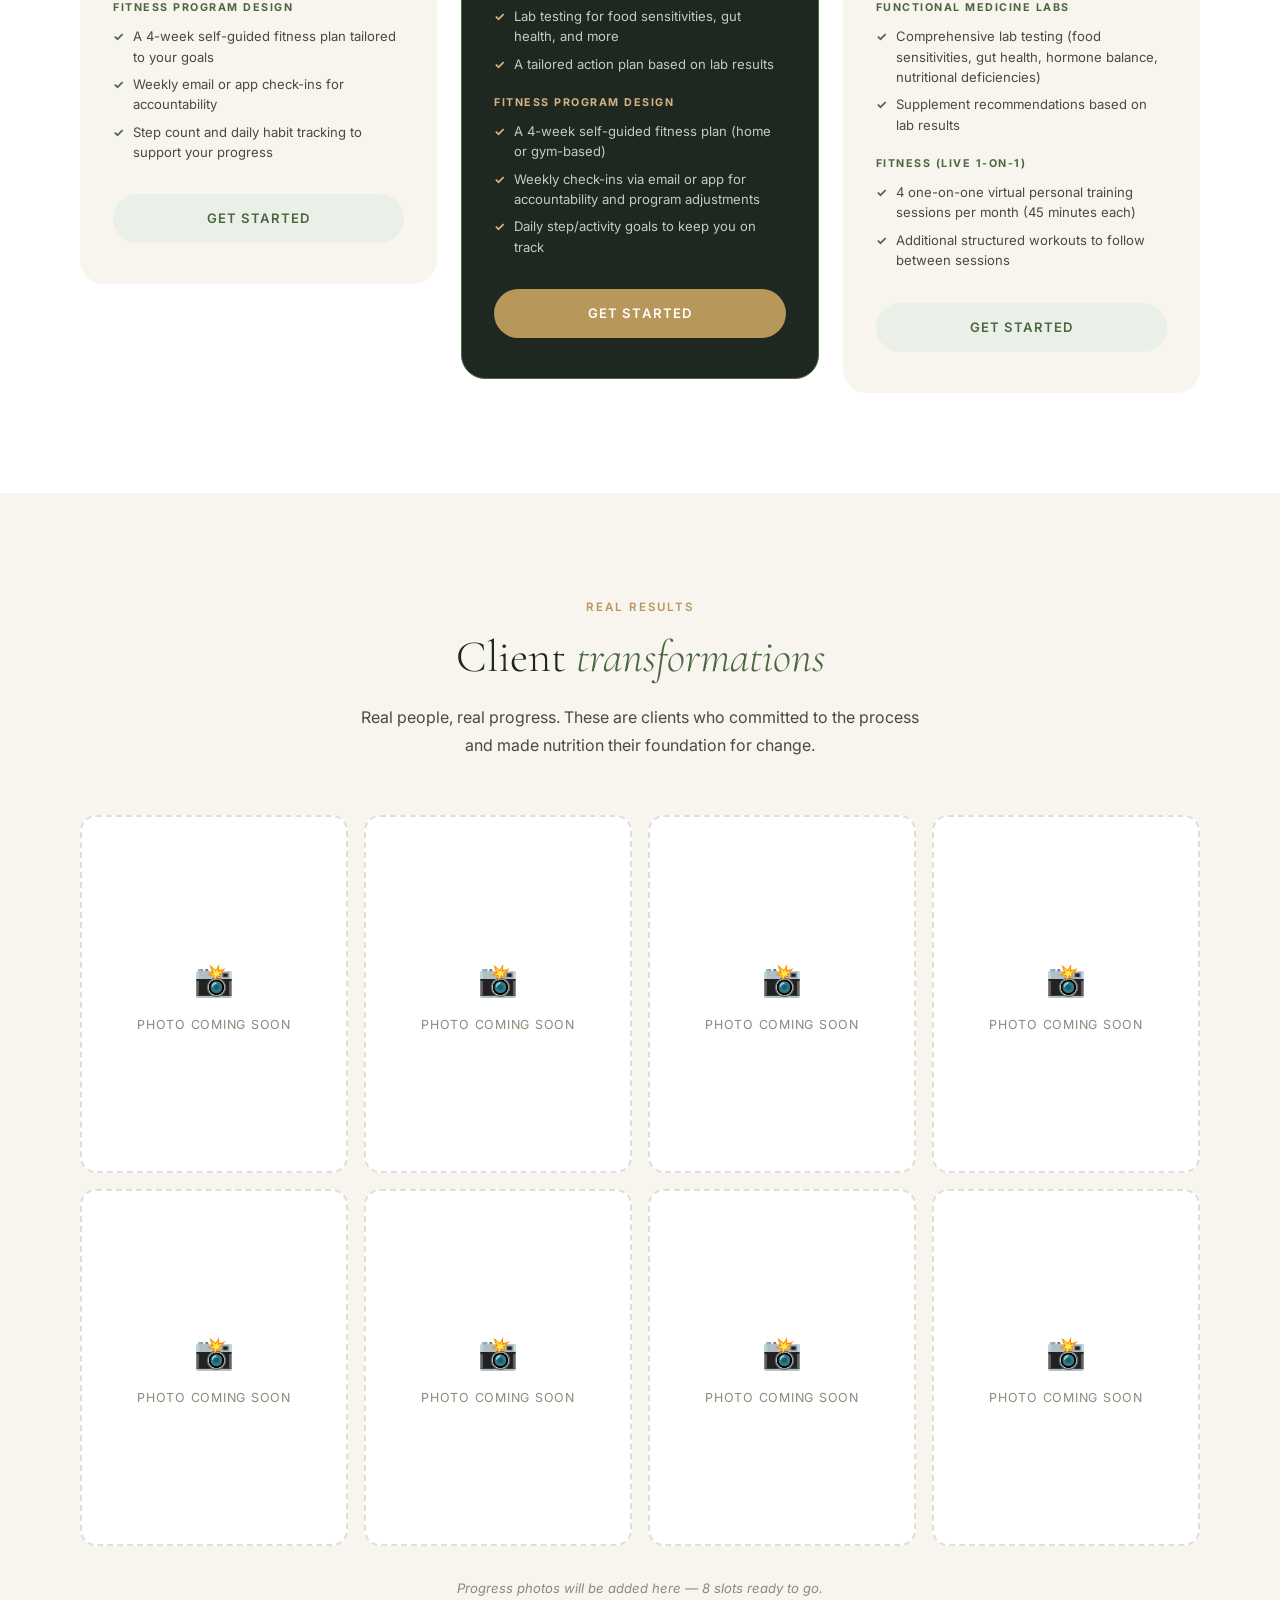
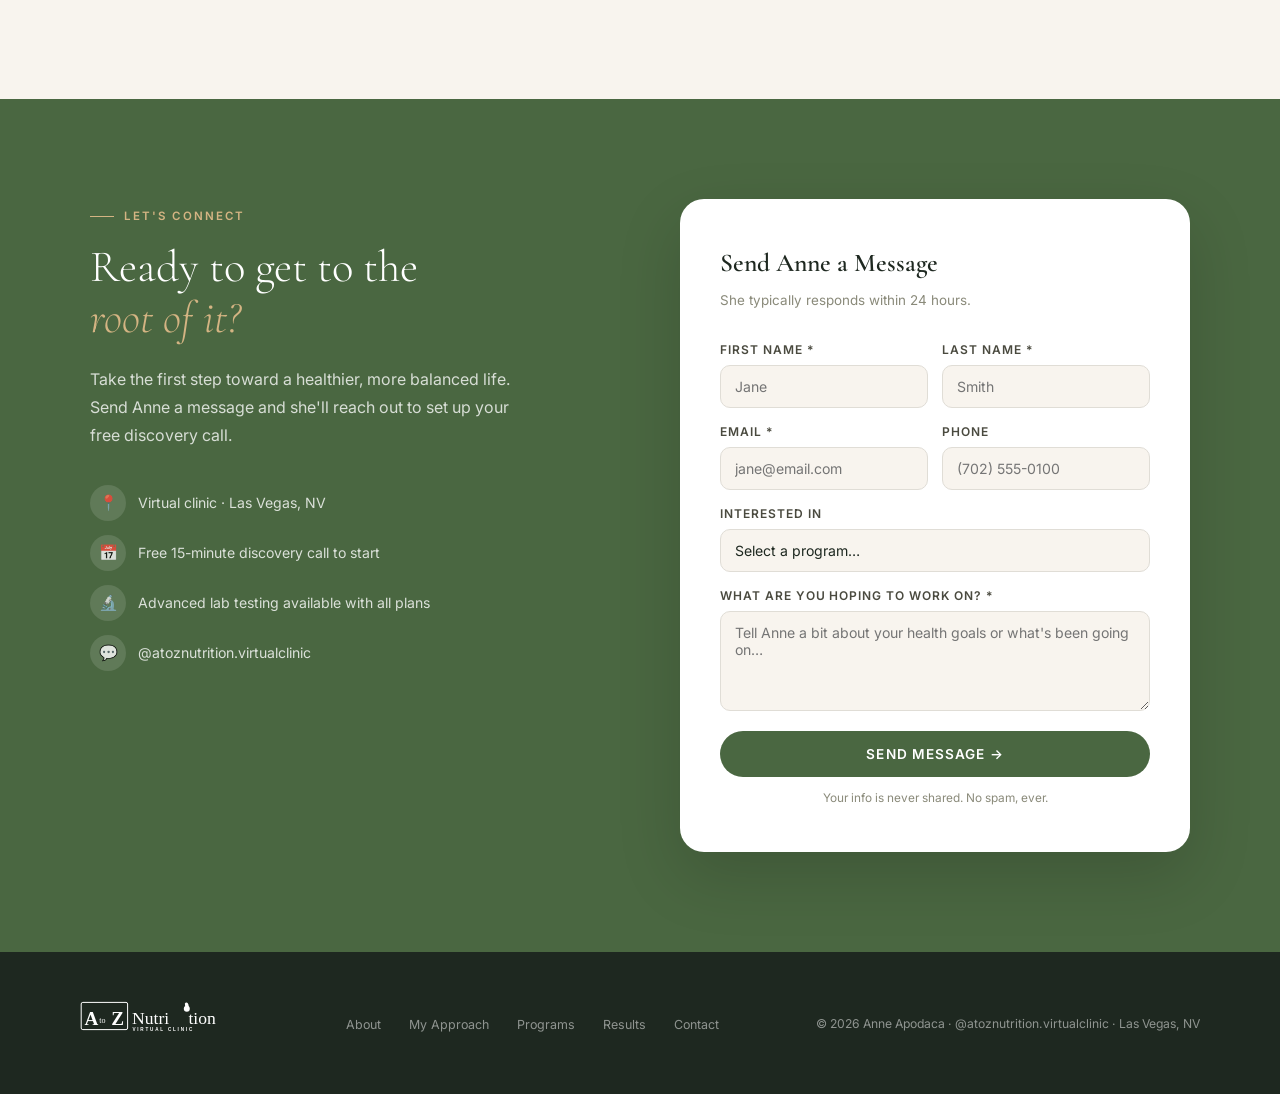
==== commit 6dd28dac: "Add Anne's photos to hero, about, and program sections" ====
--- a/index.html
+++ b/index.html
@@ -922,6 +922,149 @@
 
     .footer-copy { font-size: 0.76rem; }
 
+    /* ─── PHOTO ELEMENTS ─── */
+
+    /* Hero photo */
+    .hero-photo-wrap {
+      position: relative;
+      width: 100%;
+      max-width: 420px;
+      border-radius: 24px;
+      overflow: hidden;
+      box-shadow: 0 24px 80px rgba(30,40,32,0.18);
+    }
+
+    .hero-photo-wrap img {
+      width: 100%;
+      height: 580px;
+      object-fit: cover;
+      object-position: top center;
+      display: block;
+    }
+
+    .hero-photo-overlay {
+      position: absolute;
+      bottom: 0; left: 0; right: 0;
+      background: linear-gradient(to top, rgba(30,40,32,0.85) 0%, transparent 60%);
+      padding: 40px 24px 24px;
+    }
+
+    .hero-photo-overlay .hero-stats {
+      gap: 10px;
+    }
+
+    .hero-photo-overlay .hero-stat {
+      background: rgba(255,255,255,0.1);
+      backdrop-filter: blur(10px);
+      border: 1px solid rgba(255,255,255,0.15);
+    }
+
+    .hero-photo-overlay .hero-stat-num {
+      color: var(--gold-light);
+    }
+
+    .hero-photo-overlay .hero-stat-label {
+      color: rgba(255,255,255,0.7);
+    }
+
+    .hero-photo-name {
+      font-family: 'Cormorant Garamond', serif;
+      font-size: 1.4rem;
+      font-weight: 600;
+      color: var(--white);
+      margin-bottom: 4px;
+    }
+
+    .hero-photo-creds {
+      font-size: 0.7rem;
+      color: var(--gold-light);
+      font-weight: 600;
+      letter-spacing: 0.1em;
+      margin-bottom: 16px;
+    }
+
+    /* About photo */
+    .about-photo-wrap {
+      width: 100%;
+      border-radius: 20px;
+      overflow: hidden;
+      margin-bottom: 24px;
+      box-shadow: 0 12px 40px rgba(30,40,32,0.12);
+    }
+
+    .about-photo-wrap img {
+      width: 100%;
+      height: 300px;
+      object-fit: cover;
+      object-position: center 15%;
+      display: block;
+      transition: transform 0.4s ease;
+    }
+
+    .about-photo-wrap:hover img {
+      transform: scale(1.03);
+    }
+
+    /* Program photo bridge */
+    .program-photo-bridge {
+      display: grid;
+      grid-template-columns: 1fr 1fr;
+      gap: 0;
+      align-items: stretch;
+      margin-bottom: 56px;
+      background: var(--white);
+      border-radius: 24px;
+      overflow: hidden;
+      box-shadow: 0 8px 40px rgba(30,40,32,0.1);
+    }
+
+    .program-bridge-img {
+      overflow: hidden;
+      min-height: 400px;
+    }
+
+    .program-bridge-img img {
+      width: 100%;
+      height: 100%;
+      object-fit: cover;
+      object-position: center top;
+      display: block;
+    }
+
+    .program-bridge-text {
+      padding: 56px 48px;
+      display: flex;
+      flex-direction: column;
+      justify-content: center;
+    }
+
+    .program-bridge-text .section-eyebrow {
+      margin-bottom: 20px;
+    }
+
+    .program-bridge-quote {
+      font-family: 'Cormorant Garamond', serif;
+      font-size: 1.5rem;
+      font-style: italic;
+      font-weight: 300;
+      color: var(--dark);
+      line-height: 1.5;
+      margin-bottom: 12px;
+    }
+
+    .program-bridge-sub {
+      font-size: 0.88rem;
+      color: var(--muted);
+      line-height: 1.7;
+      margin-bottom: 32px;
+    }
+
+    .program-bridge-text .actions {
+      display: flex;
+      gap: 14px;
+      flex-wrap: wrap;
+    }
+
     /* ─── RESPONSIVE ─── */
     @media (max-width: 960px) {
       nav { padding: 16px 24px; }
@@ -935,6 +1078,10 @@
       }
       .about-grid { grid-template-columns: 1fr; gap: 48px; }
       .program-grid { grid-template-columns: 1fr; }
+      .program-photo-bridge { grid-template-columns: 1fr; }
+      .program-bridge-img { min-height: 280px; }
+      .program-bridge-text { padding: 36px 28px; }
+      .hero-photo-wrap img { height: 420px; }
       .packages-grid { grid-template-columns: 1fr; }
       .photos-grid { grid-template-columns: repeat(2, 1fr); }
       .hero-tag { display: none; }
@@ -987,28 +1134,28 @@
     </div>
 
     <div class="hero-visual">
-      <div class="hero-card">
-        <div style="margin-bottom:20px;">
-          <img src="logo.svg" alt="A to Z Nutrition Virtual Clinic" style="width:100%; max-width:280px; height:auto;" />
-        </div>
-        <div class="hero-card-creds">BS-NDTR &nbsp;|&nbsp; MS-HNFM &nbsp;|&nbsp; CPT</div>
-        <div class="hero-card-divider"></div>
-        <div class="hero-stats">
-          <div class="hero-stat">
-            <span class="hero-stat-num">20+</span>
-            <span class="hero-stat-label">Years Experience</span>
-          </div>
-          <div class="hero-stat">
-            <span class="hero-stat-num">3</span>
-            <span class="hero-stat-label">Programs</span>
-          </div>
-          <div class="hero-stat">
-            <span class="hero-stat-num">4</span>
-            <span class="hero-stat-label">Lab Panels</span>
-          </div>
-          <div class="hero-stat">
-            <span class="hero-stat-num">1:1</span>
-            <span class="hero-stat-label">Personalized Care</span>
+      <div class="hero-photo-wrap">
+        <img src="Assets/Image.jpg" alt="Anne Apodaca — Functional Medicine Nutritionist" />
+        <div class="hero-photo-overlay">
+          <div class="hero-photo-name">Anne Apodaca</div>
+          <div class="hero-photo-creds">BS-NDTR &nbsp;·&nbsp; MS-HNFM &nbsp;·&nbsp; CPT</div>
+          <div class="hero-stats">
+            <div class="hero-stat">
+              <span class="hero-stat-num">20+</span>
+              <span class="hero-stat-label">Yrs Experience</span>
+            </div>
+            <div class="hero-stat">
+              <span class="hero-stat-num">3</span>
+              <span class="hero-stat-label">Programs</span>
+            </div>
+            <div class="hero-stat">
+              <span class="hero-stat-num">4</span>
+              <span class="hero-stat-label">Lab Panels</span>
+            </div>
+            <div class="hero-stat">
+              <span class="hero-stat-num">1:1</span>
+              <span class="hero-stat-label">Care</span>
+            </div>
           </div>
         </div>
       </div>
@@ -1058,6 +1205,9 @@
       </div>
 
       <div>
+        <div class="about-photo-wrap">
+          <img src="Assets/Image 1.jpg" alt="Anne preparing fresh, whole foods" />
+        </div>
         <div class="credentials-box">
           <h4>Credentials</h4>
           <div class="cred-item"><div class="cred-dot"></div> BS in Nutritional Dietetics &amp; Technology (NDTR)</div>
@@ -1133,11 +1283,18 @@
       </div>
     </div>
 
-    <div class="program-cta-row">
-      <p>"Together, we can make nutrition a simple, effective part of your daily routine. Let's harness the power of food as medicine."</p>
-      <div class="actions">
-        <a href="#packages" class="btn-primary">See All Programs</a>
-        <a href="#cta" class="btn-secondary">Book a Free Call</a>
+    <div class="program-photo-bridge">
+      <div class="program-bridge-img">
+        <img src="Assets/Image 2.jpg" alt="Anne's fitness-forward approach to wellness" />
+      </div>
+      <div class="program-bridge-text">
+        <div class="section-eyebrow">Fitness + Nutrition</div>
+        <p class="program-bridge-quote">"Together, we can make nutrition a simple, effective part of your daily routine."</p>
+        <p class="program-bridge-sub">Let's harness the power of food as medicine — and pair it with movement that actually fits your life. I've spent 20+ years in fitness and nutrition so you don't have to figure it out alone.</p>
+        <div class="actions">
+          <a href="#packages" class="btn-primary">See All Programs</a>
+          <a href="#cta" class="btn-secondary">Book a Free Call</a>
+        </div>
       </div>
     </div>
   </section>
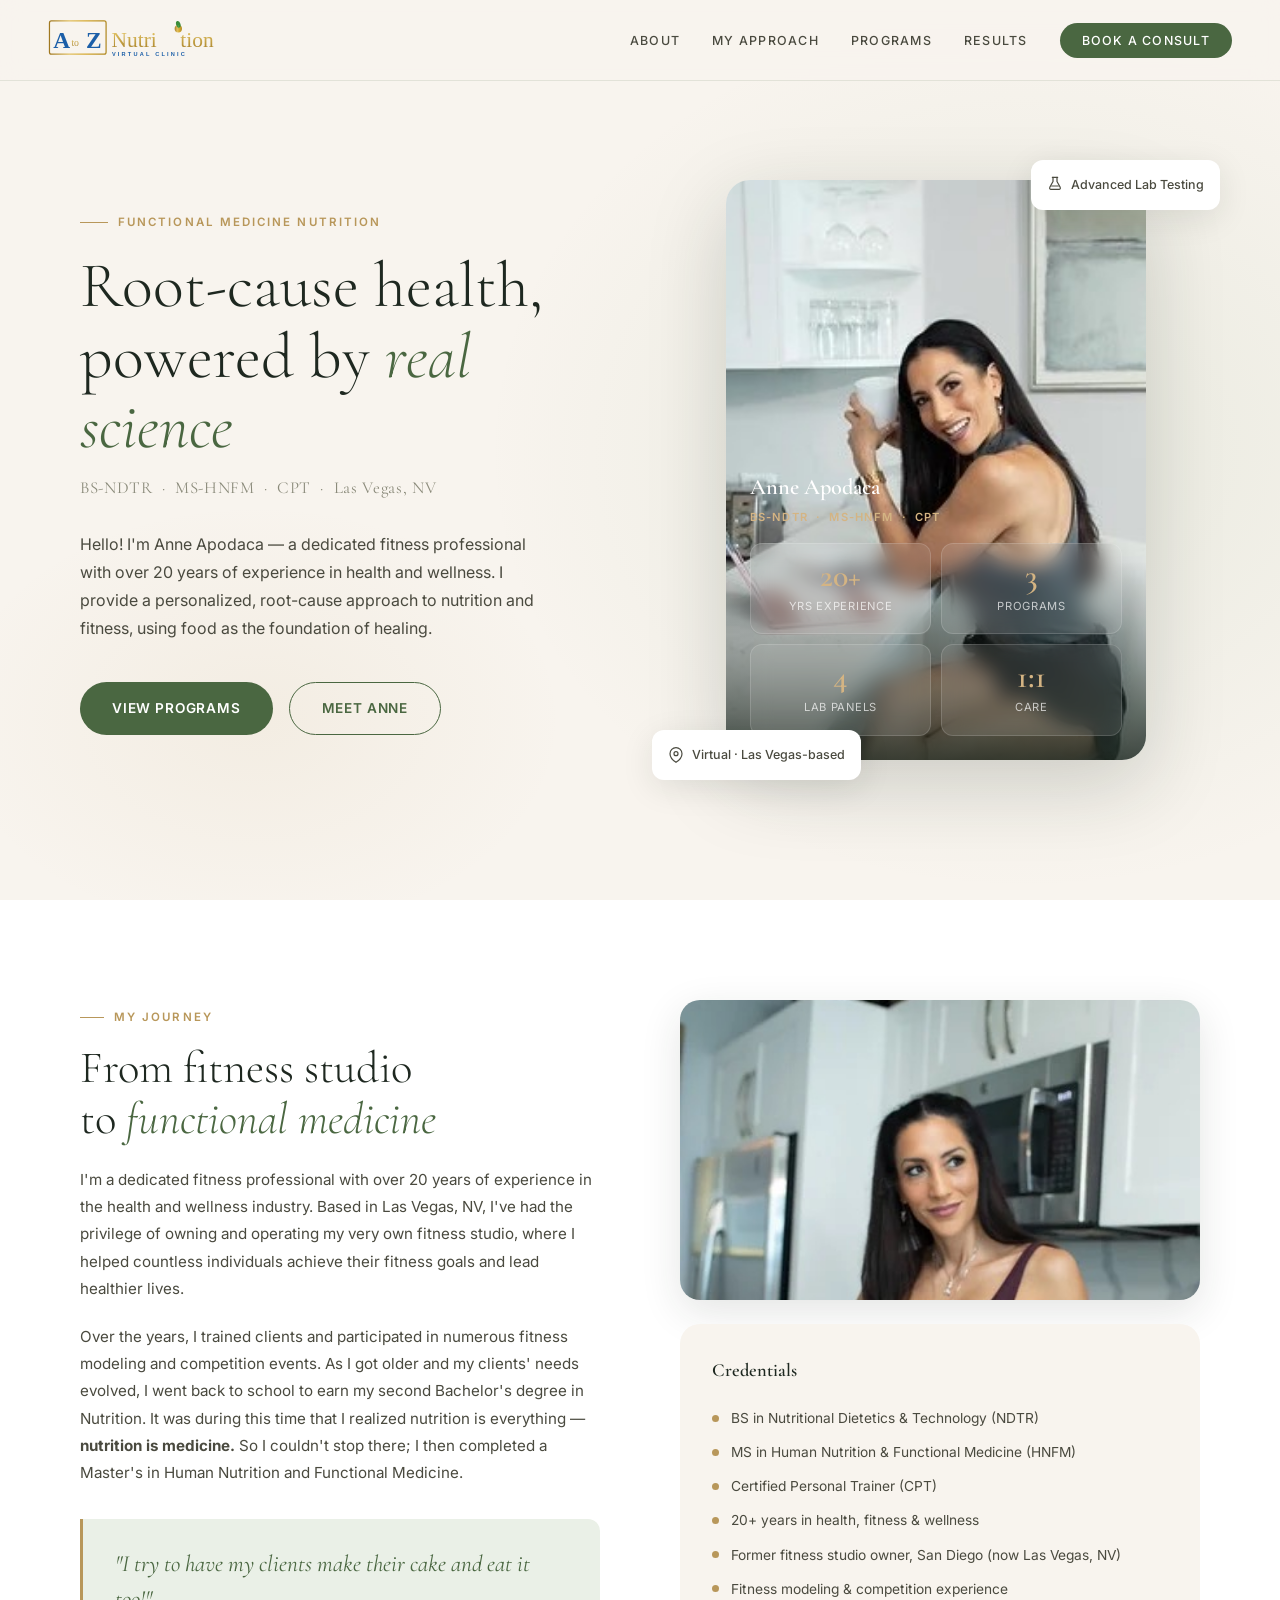
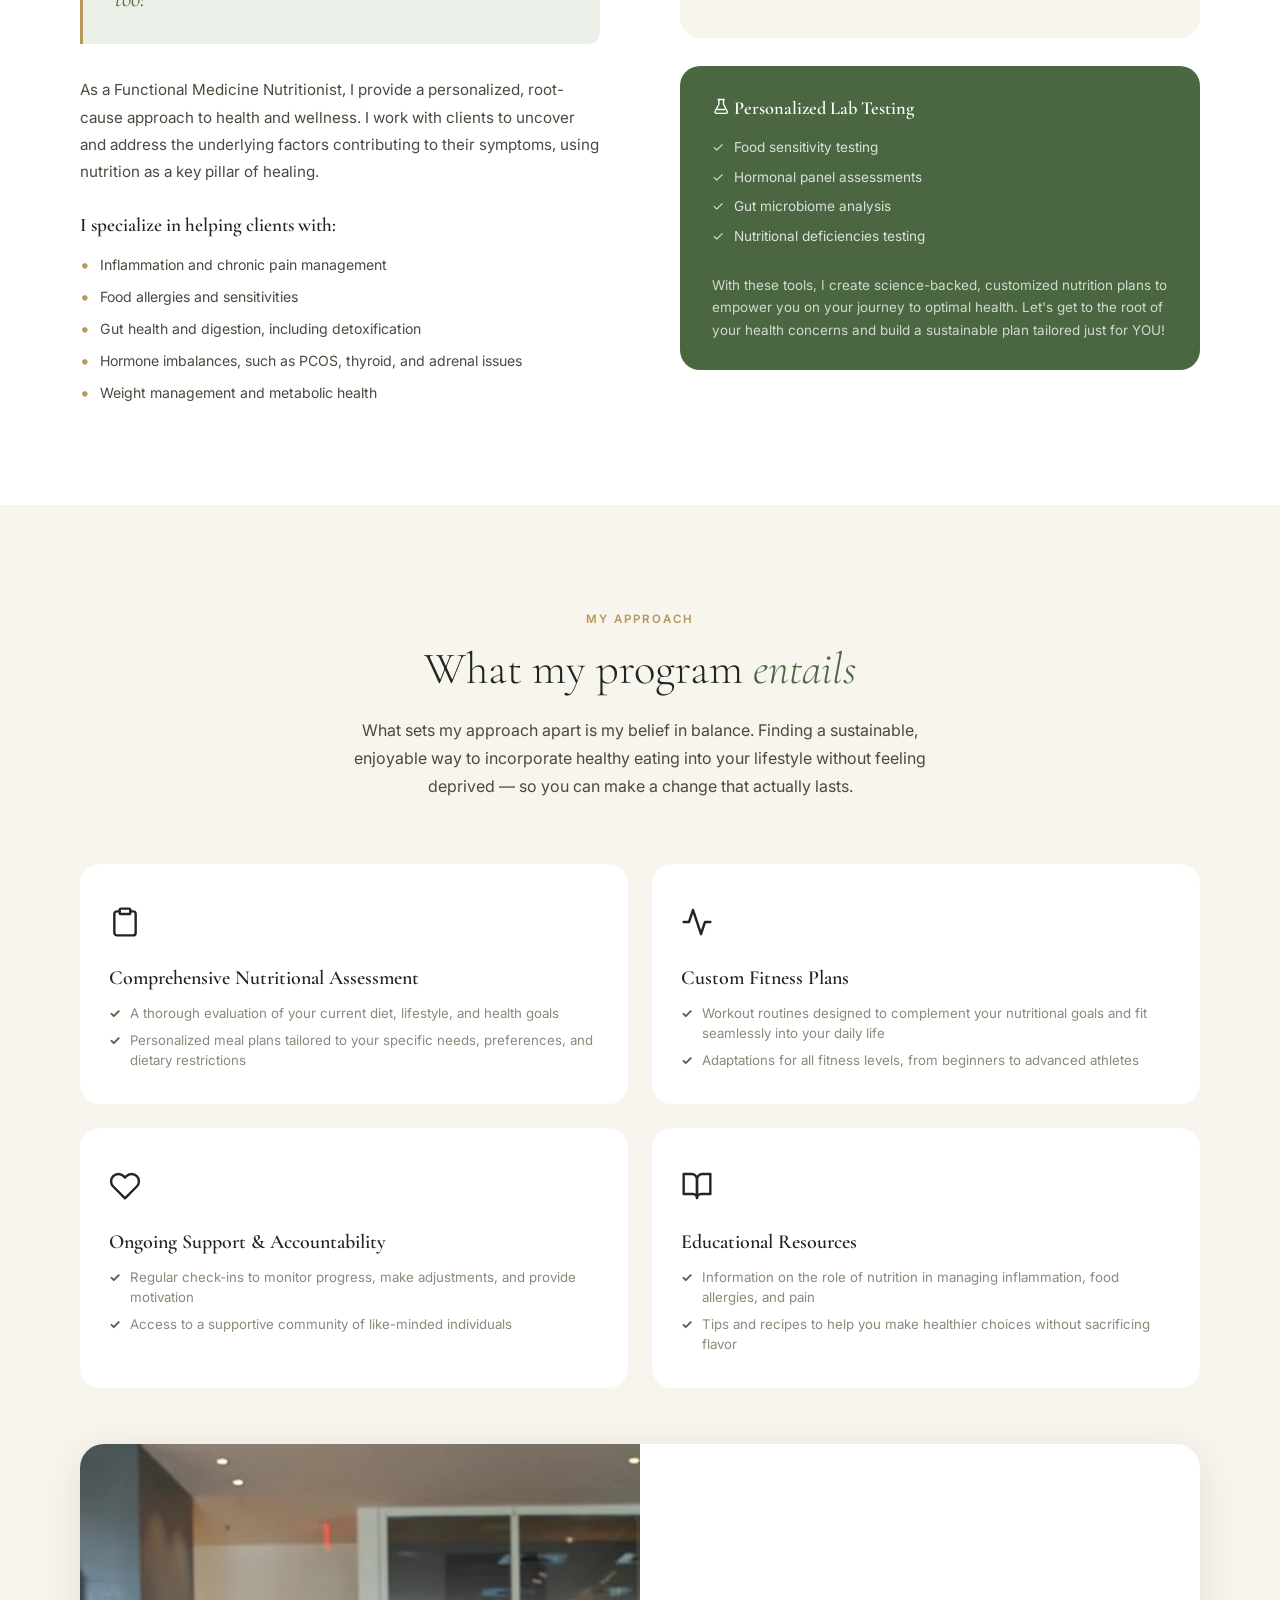
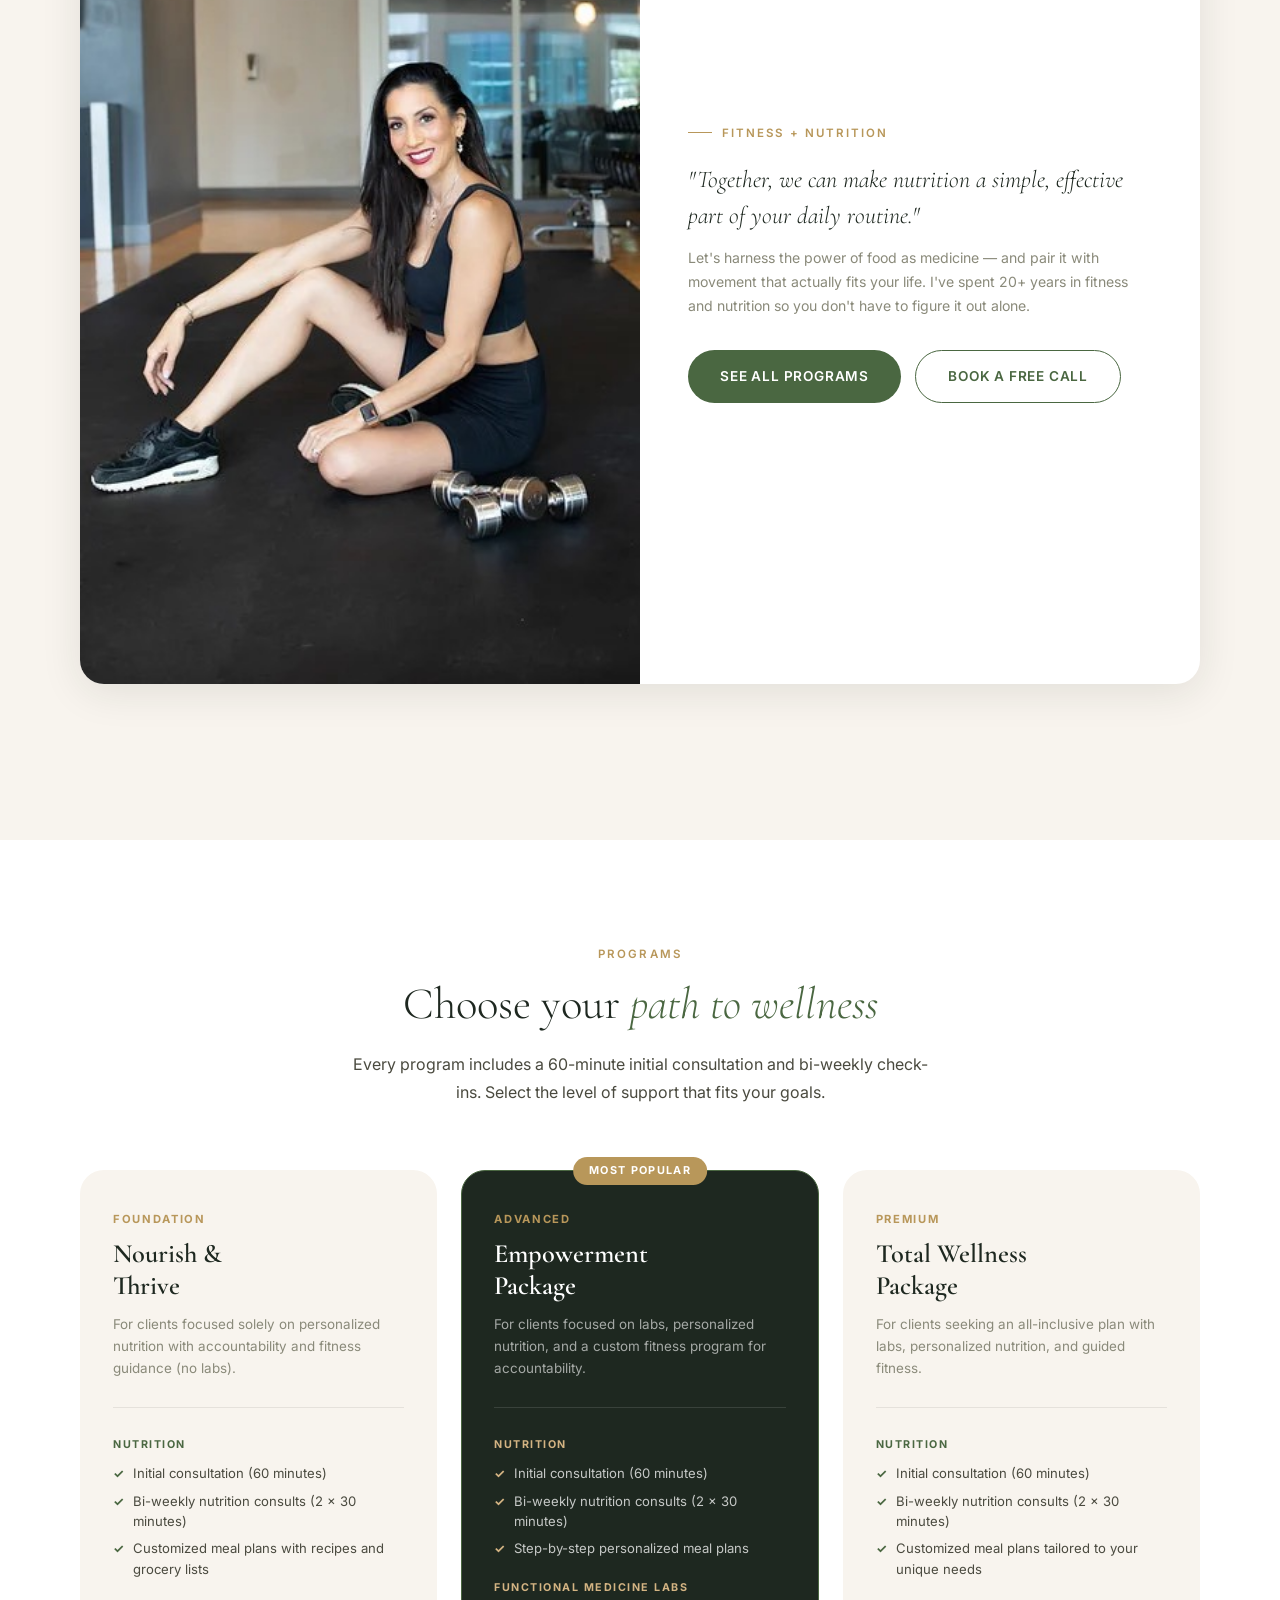
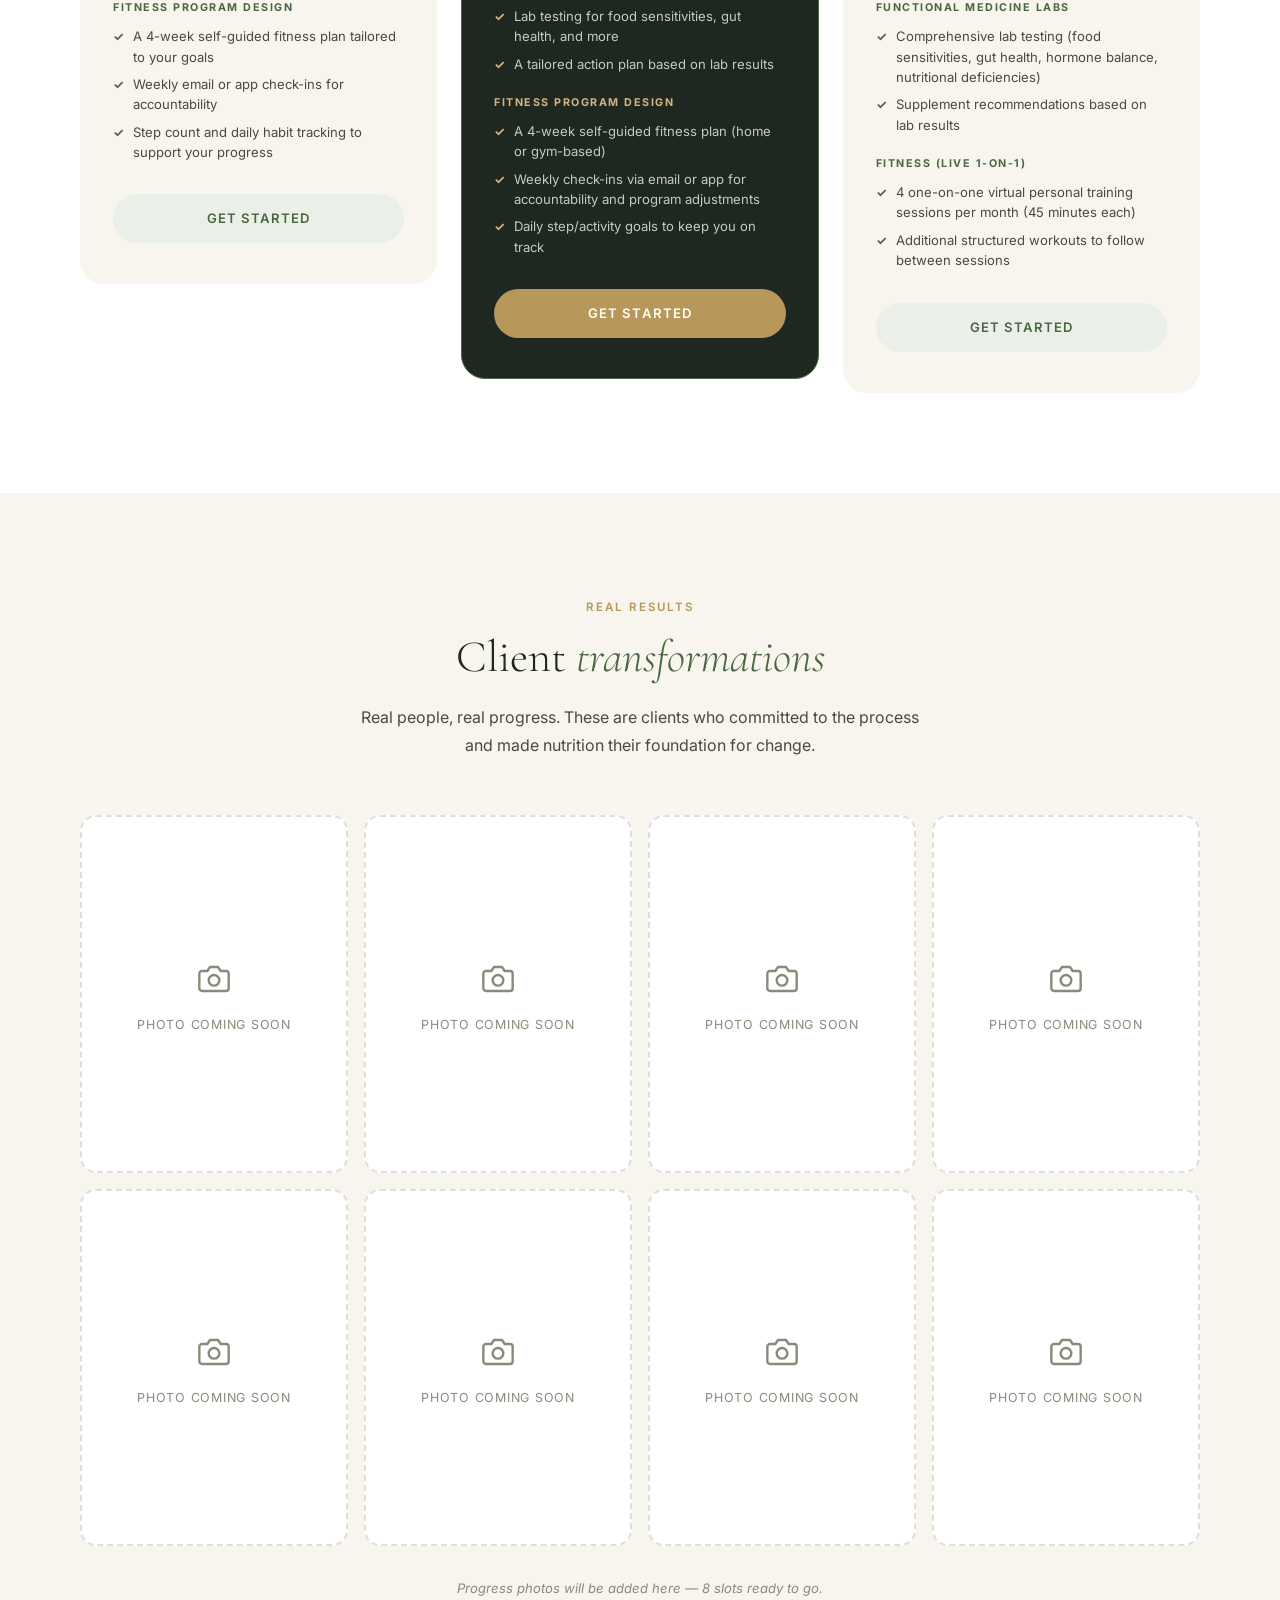
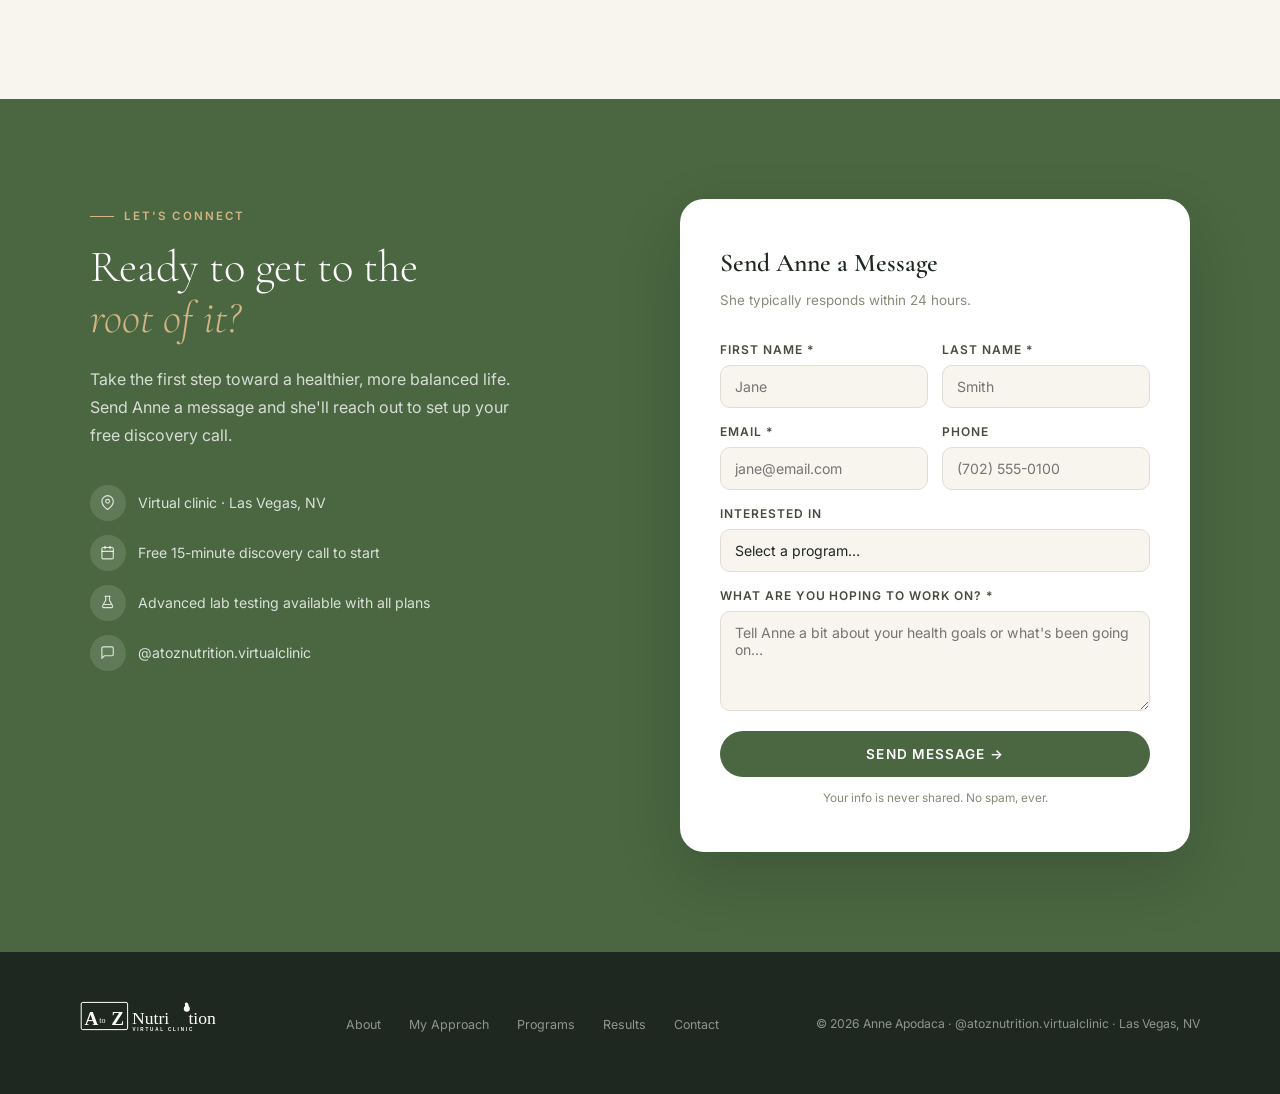
==== commit 01254e56: "Remove all emoji sitewide; replace with clean monochrome SVG icons for a professional look" ====
--- a/index.html
+++ b/index.html
@@ -464,7 +464,7 @@
     }
 
     .lab-callout ul li::before {
-      content: '🔬';
+      content: '✓';
       font-size: 0.85rem;
       flex-shrink: 0;
     }
@@ -1097,7 +1097,7 @@
       .hero-stats { grid-template-columns: 1fr 1fr; }
       .photos-grid { grid-template-columns: repeat(2, 1fr); }
     }
-  </style>
+  svg.ico{width:1em;height:1em;display:inline-block;vertical-align:-0.14em;flex-shrink:0}</style>
 </head>
 <body>
 
@@ -1160,11 +1160,11 @@
         </div>
       </div>
       <div class="hero-tag tag-top">
-        <span class="hero-tag-icon">🔬</span>
+        <span class="hero-tag-icon"><svg class="ico" viewBox="0 0 24 24" fill="none" stroke="currentColor" stroke-width="1.8" stroke-linecap="round" stroke-linejoin="round"><path d="M9 2v6.2L4.2 17A2 2 0 0 0 6 20h12a2 2 0 0 0 1.8-3L15 8.2V2"/><line x1="8" y1="2" x2="16" y2="2"/><line x1="7" y1="15" x2="17" y2="15"/></svg></span>
         Advanced Lab Testing
       </div>
       <div class="hero-tag tag-bottom">
-        <span class="hero-tag-icon">📍</span>
+        <span class="hero-tag-icon"><svg class="ico" viewBox="0 0 24 24" fill="none" stroke="currentColor" stroke-width="1.8" stroke-linecap="round" stroke-linejoin="round"><path d="M21 10c0 7-9 13-9 13s-9-6-9-13a9 9 0 0 1 18 0z"/><circle cx="12" cy="10" r="3"/></svg></span>
         Virtual · Las Vegas-based
       </div>
     </div>
@@ -1219,7 +1219,7 @@
         </div>
 
         <div class="lab-callout">
-          <h4>🔬 Personalized Lab Testing</h4>
+          <h4><svg class="ico" viewBox="0 0 24 24" fill="none" stroke="currentColor" stroke-width="1.8" stroke-linecap="round" stroke-linejoin="round"><path d="M9 2v6.2L4.2 17A2 2 0 0 0 6 20h12a2 2 0 0 0 1.8-3L15 8.2V2"/><line x1="8" y1="2" x2="16" y2="2"/><line x1="7" y1="15" x2="17" y2="15"/></svg> Personalized Lab Testing</h4>
           <ul>
             <li>Food sensitivity testing</li>
             <li>Hormonal panel assessments</li>
@@ -1247,7 +1247,7 @@
 
     <div class="program-grid">
       <div class="program-card">
-        <span class="program-icon">📋</span>
+        <span class="program-icon"><svg class="ico" viewBox="0 0 24 24" fill="none" stroke="currentColor" stroke-width="1.8" stroke-linecap="round" stroke-linejoin="round"><path d="M16 4h2a2 2 0 0 1 2 2v14a2 2 0 0 1-2 2H6a2 2 0 0 1-2-2V6a2 2 0 0 1 2-2h2"/><rect x="8" y="2" width="8" height="4" rx="1"/></svg></span>
         <div class="program-card-title">Comprehensive Nutritional Assessment</div>
         <ul class="program-card-items">
           <li>A thorough evaluation of your current diet, lifestyle, and health goals</li>
@@ -1256,7 +1256,7 @@
       </div>
 
       <div class="program-card">
-        <span class="program-icon">💪</span>
+        <span class="program-icon"><svg class="ico" viewBox="0 0 24 24" fill="none" stroke="currentColor" stroke-width="1.8" stroke-linecap="round" stroke-linejoin="round"><polyline points="22 12 18 12 15 21 9 3 6 12 2 12"/></svg></span>
         <div class="program-card-title">Custom Fitness Plans</div>
         <ul class="program-card-items">
           <li>Workout routines designed to complement your nutritional goals and fit seamlessly into your daily life</li>
@@ -1265,7 +1265,7 @@
       </div>
 
       <div class="program-card">
-        <span class="program-icon">🤝</span>
+        <span class="program-icon"><svg class="ico" viewBox="0 0 24 24" fill="none" stroke="currentColor" stroke-width="1.8" stroke-linecap="round" stroke-linejoin="round"><path d="M20.84 4.61a5.5 5.5 0 0 0-7.78 0L12 5.67l-1.06-1.06a5.5 5.5 0 1 0-7.78 7.78L12 21.23l8.84-8.84a5.5 5.5 0 0 0 0-7.78z"/></svg></span>
         <div class="program-card-title">Ongoing Support &amp; Accountability</div>
         <ul class="program-card-items">
           <li>Regular check-ins to monitor progress, make adjustments, and provide motivation</li>
@@ -1274,7 +1274,7 @@
       </div>
 
       <div class="program-card">
-        <span class="program-icon">📚</span>
+        <span class="program-icon"><svg class="ico" viewBox="0 0 24 24" fill="none" stroke="currentColor" stroke-width="1.8" stroke-linecap="round" stroke-linejoin="round"><path d="M2 3h6a4 4 0 0 1 4 4v14a3 3 0 0 0-3-3H2z"/><path d="M22 3h-6a4 4 0 0 0-4 4v14a3 3 0 0 1 3-3h7z"/></svg></span>
         <div class="program-card-title">Educational Resources</div>
         <ul class="program-card-items">
           <li>Information on the role of nutrition in managing inflammation, food allergies, and pain</li>
@@ -1407,35 +1407,35 @@
 
     <div class="photos-grid">
       <div class="photo-placeholder">
-        <span class="photo-placeholder-icon">📸</span>
+        <span class="photo-placeholder-icon"><svg class="ico" viewBox="0 0 24 24" fill="none" stroke="currentColor" stroke-width="1.8" stroke-linecap="round" stroke-linejoin="round"><path d="M23 19a2 2 0 0 1-2 2H3a2 2 0 0 1-2-2V8a2 2 0 0 1 2-2h4l2-3h6l2 3h4a2 2 0 0 1 2 2z"/><circle cx="12" cy="13" r="4"/></svg></span>
         Photo Coming Soon
       </div>
       <div class="photo-placeholder">
-        <span class="photo-placeholder-icon">📸</span>
+        <span class="photo-placeholder-icon"><svg class="ico" viewBox="0 0 24 24" fill="none" stroke="currentColor" stroke-width="1.8" stroke-linecap="round" stroke-linejoin="round"><path d="M23 19a2 2 0 0 1-2 2H3a2 2 0 0 1-2-2V8a2 2 0 0 1 2-2h4l2-3h6l2 3h4a2 2 0 0 1 2 2z"/><circle cx="12" cy="13" r="4"/></svg></span>
         Photo Coming Soon
       </div>
       <div class="photo-placeholder">
-        <span class="photo-placeholder-icon">📸</span>
+        <span class="photo-placeholder-icon"><svg class="ico" viewBox="0 0 24 24" fill="none" stroke="currentColor" stroke-width="1.8" stroke-linecap="round" stroke-linejoin="round"><path d="M23 19a2 2 0 0 1-2 2H3a2 2 0 0 1-2-2V8a2 2 0 0 1 2-2h4l2-3h6l2 3h4a2 2 0 0 1 2 2z"/><circle cx="12" cy="13" r="4"/></svg></span>
         Photo Coming Soon
       </div>
       <div class="photo-placeholder">
-        <span class="photo-placeholder-icon">📸</span>
+        <span class="photo-placeholder-icon"><svg class="ico" viewBox="0 0 24 24" fill="none" stroke="currentColor" stroke-width="1.8" stroke-linecap="round" stroke-linejoin="round"><path d="M23 19a2 2 0 0 1-2 2H3a2 2 0 0 1-2-2V8a2 2 0 0 1 2-2h4l2-3h6l2 3h4a2 2 0 0 1 2 2z"/><circle cx="12" cy="13" r="4"/></svg></span>
         Photo Coming Soon
       </div>
       <div class="photo-placeholder">
-        <span class="photo-placeholder-icon">📸</span>
+        <span class="photo-placeholder-icon"><svg class="ico" viewBox="0 0 24 24" fill="none" stroke="currentColor" stroke-width="1.8" stroke-linecap="round" stroke-linejoin="round"><path d="M23 19a2 2 0 0 1-2 2H3a2 2 0 0 1-2-2V8a2 2 0 0 1 2-2h4l2-3h6l2 3h4a2 2 0 0 1 2 2z"/><circle cx="12" cy="13" r="4"/></svg></span>
         Photo Coming Soon
       </div>
       <div class="photo-placeholder">
-        <span class="photo-placeholder-icon">📸</span>
+        <span class="photo-placeholder-icon"><svg class="ico" viewBox="0 0 24 24" fill="none" stroke="currentColor" stroke-width="1.8" stroke-linecap="round" stroke-linejoin="round"><path d="M23 19a2 2 0 0 1-2 2H3a2 2 0 0 1-2-2V8a2 2 0 0 1 2-2h4l2-3h6l2 3h4a2 2 0 0 1 2 2z"/><circle cx="12" cy="13" r="4"/></svg></span>
         Photo Coming Soon
       </div>
       <div class="photo-placeholder">
-        <span class="photo-placeholder-icon">📸</span>
+        <span class="photo-placeholder-icon"><svg class="ico" viewBox="0 0 24 24" fill="none" stroke="currentColor" stroke-width="1.8" stroke-linecap="round" stroke-linejoin="round"><path d="M23 19a2 2 0 0 1-2 2H3a2 2 0 0 1-2-2V8a2 2 0 0 1 2-2h4l2-3h6l2 3h4a2 2 0 0 1 2 2z"/><circle cx="12" cy="13" r="4"/></svg></span>
         Photo Coming Soon
       </div>
       <div class="photo-placeholder">
-        <span class="photo-placeholder-icon">📸</span>
+        <span class="photo-placeholder-icon"><svg class="ico" viewBox="0 0 24 24" fill="none" stroke="currentColor" stroke-width="1.8" stroke-linecap="round" stroke-linejoin="round"><path d="M23 19a2 2 0 0 1-2 2H3a2 2 0 0 1-2-2V8a2 2 0 0 1 2-2h4l2-3h6l2 3h4a2 2 0 0 1 2 2z"/><circle cx="12" cy="13" r="4"/></svg></span>
         Photo Coming Soon
       </div>
     </div>
@@ -1456,19 +1456,19 @@
         </p>
         <div class="cta-details">
           <div class="cta-detail">
-            <div class="cta-detail-icon">📍</div>
+            <div class="cta-detail-icon"><svg class="ico" viewBox="0 0 24 24" fill="none" stroke="currentColor" stroke-width="1.8" stroke-linecap="round" stroke-linejoin="round"><path d="M21 10c0 7-9 13-9 13s-9-6-9-13a9 9 0 0 1 18 0z"/><circle cx="12" cy="10" r="3"/></svg></div>
             Virtual clinic · Las Vegas, NV
           </div>
           <div class="cta-detail">
-            <div class="cta-detail-icon">📅</div>
+            <div class="cta-detail-icon"><svg class="ico" viewBox="0 0 24 24" fill="none" stroke="currentColor" stroke-width="1.8" stroke-linecap="round" stroke-linejoin="round"><rect x="3" y="4" width="18" height="18" rx="2"/><line x1="16" y1="2" x2="16" y2="6"/><line x1="8" y1="2" x2="8" y2="6"/><line x1="3" y1="10" x2="21" y2="10"/></svg></div>
             Free 15-minute discovery call to start
           </div>
           <div class="cta-detail">
-            <div class="cta-detail-icon">🔬</div>
+            <div class="cta-detail-icon"><svg class="ico" viewBox="0 0 24 24" fill="none" stroke="currentColor" stroke-width="1.8" stroke-linecap="round" stroke-linejoin="round"><path d="M9 2v6.2L4.2 17A2 2 0 0 0 6 20h12a2 2 0 0 0 1.8-3L15 8.2V2"/><line x1="8" y1="2" x2="16" y2="2"/><line x1="7" y1="15" x2="17" y2="15"/></svg></div>
             Advanced lab testing available with all plans
           </div>
           <div class="cta-detail">
-            <div class="cta-detail-icon">💬</div>
+            <div class="cta-detail-icon"><svg class="ico" viewBox="0 0 24 24" fill="none" stroke="currentColor" stroke-width="1.8" stroke-linecap="round" stroke-linejoin="round"><path d="M21 15a2 2 0 0 1-2 2H7l-4 4V5a2 2 0 0 1 2-2h14a2 2 0 0 1 2 2z"/></svg></div>
             @atoznutrition.virtualclinic
           </div>
         </div>
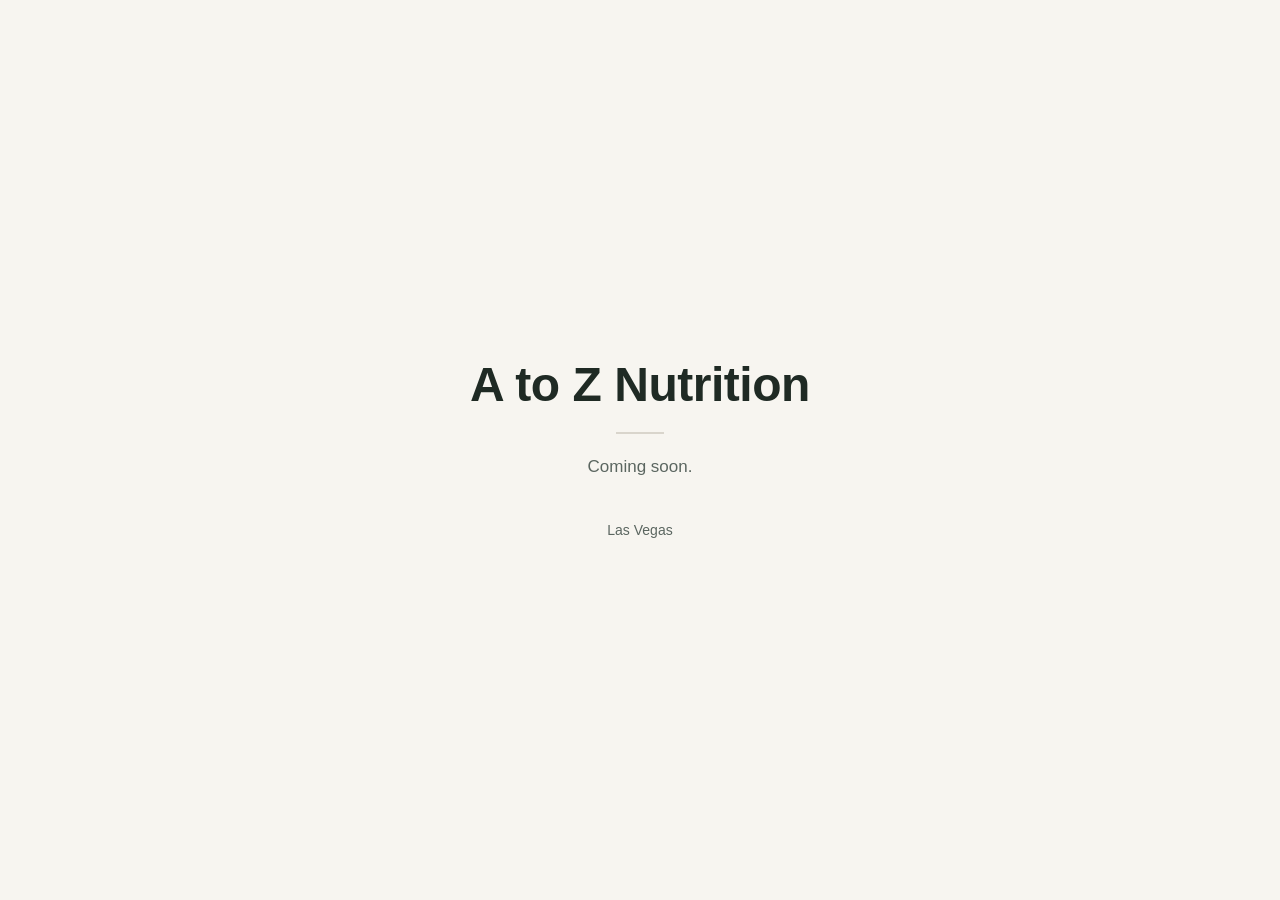
==== commit 5caa2aae: "Stage 1: fresh A to Z Nutrition placeholder page Replace the old mockup (its own sign-in and dashboa" ====
--- a/index.html
+++ b/index.html
@@ -1,1551 +1,57 @@
-<!DOCTYPE html>
+<!doctype html>
 <html lang="en">
 <head>
-  <meta charset="UTF-8" />
-  <meta name="viewport" content="width=device-width, initial-scale=1.0" />
-  <title>A to Z Nutrition | Anne Apodaca, MS-HNFM</title>
-  <link rel="preconnect" href="https://fonts.googleapis.com" />
-  <link rel="preconnect" href="https://fonts.gstatic.com" crossorigin />
-  <link href="https://fonts.googleapis.com/css2?family=Cormorant+Garamond:ital,wght@0,300;0,400;0,600;1,300;1,400&family=Inter:wght@300;400;500;600&display=swap" rel="stylesheet" />
+  <meta charset="utf-8">
+  <meta name="viewport" content="width=device-width, initial-scale=1">
+  <title>A to Z Nutrition</title>
+  <meta name="description" content="A to Z Nutrition, Las Vegas. Coming soon.">
+  <meta name="theme-color" content="#f7f5f0">
   <style>
-    *, *::before, *::after { box-sizing: border-box; margin: 0; padding: 0; }
-
     :root {
-      --sage:       #4A6741;
-      --sage-light: #7A9E72;
-      --sage-pale:  #EAF0E7;
-      --cream:      #F8F4EE;
-      --gold:       #B8975A;
-      --gold-light: #D4B483;
-      --dark:       #1E2820;
-      --mid:        #4A4A3F;
-      --muted:      #8A8A7A;
-      --white:      #FFFFFF;
-      --radius:     12px;
+      --bg: #f7f5f0;
+      --ink: #1f2a24;
+      --muted: #5b6660;
+      --line: #d9d5cc;
     }
-
-    html { scroll-behavior: smooth; }
-
+    @media (prefers-color-scheme: dark) {
+      :root { --bg: #141815; --ink: #eef1ec; --muted: #a7b0aa; --line: #2c332e; }
+    }
+    *, *::before, *::after { box-sizing: border-box; }
+    html, body { margin: 0; padding: 0; }
     body {
-      font-family: 'Inter', sans-serif;
-      background: var(--cream);
-      color: var(--dark);
-      line-height: 1.6;
-    }
-
-    /* ─── NAV ─── */
-    nav {
-      position: fixed;
-      top: 0; left: 0; right: 0;
-      z-index: 100;
-      display: flex;
-      justify-content: space-between;
-      align-items: center;
-      padding: 18px 48px;
-      background: rgba(248, 244, 238, 0.92);
-      backdrop-filter: blur(12px);
-      border-bottom: 1px solid rgba(74,103,65,0.12);
-    }
-
-    .nav-logo {
-      display: flex;
-      align-items: center;
-      text-decoration: none;
-    }
-
-    .nav-logo img {
-      height: 44px;
-      width: auto;
-    }
-
-    .nav-links {
-      display: flex;
-      gap: 32px;
-      list-style: none;
-    }
-
-    .nav-links a {
-      font-size: 0.78rem;
-      font-weight: 500;
-      letter-spacing: 0.1em;
-      text-transform: uppercase;
-      color: var(--mid);
-      text-decoration: none;
-      transition: color 0.2s;
-    }
-
-    .nav-links a:hover { color: var(--sage); }
-
-    .nav-cta {
-      background: var(--sage);
-      color: var(--white) !important;
-      padding: 10px 22px;
-      border-radius: 100px;
-      transition: background 0.2s !important;
-    }
-
-    .nav-cta:hover { background: var(--sage-light) !important; }
-
-    /* ─── BUTTONS ─── */
-    .btn-primary {
-      display: inline-flex;
-      align-items: center;
-      gap: 8px;
-      background: var(--sage);
-      color: var(--white);
-      padding: 15px 32px;
-      border-radius: 100px;
-      font-size: 0.85rem;
-      font-weight: 600;
-      letter-spacing: 0.06em;
-      text-transform: uppercase;
-      text-decoration: none;
-      transition: background 0.2s, transform 0.15s;
-    }
-    .btn-primary:hover { background: var(--sage-light); transform: translateY(-1px); }
-
-    .btn-secondary {
-      display: inline-flex;
-      align-items: center;
-      gap: 8px;
-      border: 1.5px solid var(--sage);
-      color: var(--sage);
-      padding: 15px 32px;
-      border-radius: 100px;
-      font-size: 0.85rem;
-      font-weight: 600;
-      letter-spacing: 0.06em;
-      text-transform: uppercase;
-      text-decoration: none;
-      transition: all 0.2s;
-    }
-    .btn-secondary:hover { background: var(--sage); color: var(--white); }
-
-    /* ─── SECTION SHARED ─── */
-    section { padding: 100px 80px; }
-
-    .section-eyebrow {
-      display: inline-flex;
-      align-items: center;
-      gap: 10px;
-      font-size: 0.72rem;
-      font-weight: 600;
-      letter-spacing: 0.18em;
-      text-transform: uppercase;
-      color: var(--gold);
-      margin-bottom: 16px;
-    }
-    .section-eyebrow::before {
-      content: '';
-      width: 24px;
-      height: 1px;
-      background: var(--gold);
-    }
-    .section-eyebrow.centered { justify-content: center; }
-    .section-eyebrow.centered::before { display: none; }
-
-    .section-title {
-      font-family: 'Cormorant Garamond', serif;
-      font-size: clamp(2rem, 3.5vw, 3rem);
-      font-weight: 300;
-      line-height: 1.15;
-      color: var(--dark);
-      margin-bottom: 20px;
-    }
-    .section-title em { font-style: italic; color: var(--sage); }
-
-    .section-lead {
-      font-size: 1rem;
-      color: var(--mid);
-      line-height: 1.75;
-      max-width: 580px;
-    }
-
-    /* ─── HERO ─── */
-    #hero {
       min-height: 100vh;
-      display: grid;
-      grid-template-columns: 1fr 1fr;
-      align-items: center;
-      padding: 120px 80px 80px;
-      gap: 64px;
-      position: relative;
-      overflow: hidden;
-    }
-
-    #hero::before {
-      content: '';
-      position: absolute;
-      inset: 0;
-      background:
-        radial-gradient(ellipse 60% 70% at 80% 50%, rgba(122,158,114,0.12) 0%, transparent 70%),
-        radial-gradient(ellipse 40% 40% at 20% 80%, rgba(184,151,90,0.08) 0%, transparent 60%);
-      pointer-events: none;
-    }
-
-    .hero-text { position: relative; z-index: 1; }
-
-    .hero-eyebrow {
-      display: inline-flex;
-      align-items: center;
-      gap: 10px;
-      font-size: 0.72rem;
-      font-weight: 600;
-      letter-spacing: 0.18em;
-      text-transform: uppercase;
-      color: var(--gold);
-      margin-bottom: 20px;
-    }
-    .hero-eyebrow::before {
-      content: '';
-      display: block;
-      width: 28px;
-      height: 1px;
-      background: var(--gold);
-    }
-
-    .hero-title {
-      font-family: 'Cormorant Garamond', serif;
-      font-size: clamp(2.8rem, 5vw, 4.2rem);
-      font-weight: 300;
-      line-height: 1.1;
-      color: var(--dark);
-      margin-bottom: 12px;
-    }
-    .hero-title em { font-style: italic; color: var(--sage); }
-
-    .hero-subtitle {
-      font-family: 'Cormorant Garamond', serif;
-      font-size: 1.05rem;
-      font-weight: 400;
-      color: var(--muted);
-      letter-spacing: 0.04em;
-      margin-bottom: 28px;
-    }
-
-    .hero-desc {
-      font-size: 1rem;
-      color: var(--mid);
-      line-height: 1.75;
-      max-width: 480px;
-      margin-bottom: 40px;
-    }
-
-    .hero-actions { display: flex; gap: 16px; flex-wrap: wrap; }
-
-    .hero-visual {
-      position: relative;
-      display: flex;
-      justify-content: center;
-      align-items: center;
-    }
-
-    .hero-card {
-      background: var(--white);
-      border-radius: 24px;
-      padding: 40px;
-      box-shadow: 0 24px 80px rgba(30,40,32,0.1);
-      width: 100%;
-      max-width: 400px;
-      position: relative;
-    }
-
-    .hero-card-badge {
-      display: inline-flex;
-      align-items: center;
-      gap: 6px;
-      background: var(--sage-pale);
-      color: var(--sage);
-      font-size: 0.72rem;
-      font-weight: 600;
-      letter-spacing: 0.1em;
-      text-transform: uppercase;
-      padding: 6px 14px;
-      border-radius: 100px;
-      margin-bottom: 24px;
-    }
-
-    .hero-card-name {
-      font-family: 'Cormorant Garamond', serif;
-      font-size: 1.9rem;
-      font-weight: 600;
-      color: var(--dark);
-      line-height: 1.15;
-      margin-bottom: 6px;
-    }
-
-    .hero-card-creds {
-      font-size: 0.75rem;
-      color: var(--gold);
-      font-weight: 600;
-      letter-spacing: 0.08em;
-      margin-bottom: 24px;
-    }
-
-    .hero-card-divider {
-      height: 1px;
-      background: var(--sage-pale);
-      margin-bottom: 24px;
-    }
-
-    .hero-stats {
-      display: grid;
-      grid-template-columns: 1fr 1fr;
-      gap: 16px;
-    }
-
-    .hero-stat {
-      text-align: center;
-      padding: 16px;
-      background: var(--cream);
-      border-radius: var(--radius);
-    }
-
-    .hero-stat-num {
-      font-family: 'Cormorant Garamond', serif;
-      font-size: 2rem;
-      font-weight: 600;
-      color: var(--sage);
-      line-height: 1;
-      display: block;
-    }
-
-    .hero-stat-label {
-      font-size: 0.7rem;
-      color: var(--muted);
-      letter-spacing: 0.06em;
-      text-transform: uppercase;
-      margin-top: 4px;
-    }
-
-    .hero-tag {
-      position: absolute;
-      background: var(--white);
-      border-radius: var(--radius);
-      padding: 12px 16px;
-      box-shadow: 0 8px 32px rgba(30,40,32,0.1);
-      font-size: 0.78rem;
-      font-weight: 500;
-      color: var(--mid);
-      display: flex;
-      align-items: center;
-      gap: 8px;
-    }
-    .hero-tag-icon { font-size: 1rem; }
-    .hero-tag.tag-top { top: -20px; right: -20px; }
-    .hero-tag.tag-bottom { bottom: -20px; left: -20px; }
-
-    /* ─── ABOUT ─── */
-    #about {
-      background: var(--white);
-    }
-
-    .about-grid {
-      display: grid;
-      grid-template-columns: 1fr 1fr;
-      gap: 80px;
-      align-items: start;
-    }
-
-    .about-body {
-      font-size: 0.95rem;
-      color: var(--mid);
-      line-height: 1.8;
-      margin-bottom: 20px;
-    }
-
-    .about-quote {
-      font-family: 'Cormorant Garamond', serif;
-      font-size: 1.45rem;
-      font-style: italic;
-      color: var(--sage);
-      line-height: 1.5;
-      padding: 28px 32px;
-      border-left: 3px solid var(--gold);
-      background: var(--sage-pale);
-      border-radius: 0 var(--radius) var(--radius) 0;
-      margin: 32px 0;
-    }
-
-    .specialties-inline {
-      margin-top: 24px;
-    }
-
-    .specialties-inline h4 {
-      font-family: 'Cormorant Garamond', serif;
-      font-size: 1.2rem;
-      font-weight: 600;
-      color: var(--dark);
-      margin-bottom: 14px;
-    }
-
-    .spec-list {
-      list-style: none;
-      display: flex;
-      flex-direction: column;
-      gap: 9px;
-    }
-
-    .spec-list li {
-      display: flex;
-      align-items: flex-start;
-      gap: 10px;
-      font-size: 0.88rem;
-      color: var(--mid);
-      line-height: 1.5;
-    }
-
-    .spec-list li::before {
-      content: '•';
-      color: var(--gold);
-      font-size: 1.1rem;
-      line-height: 1.3;
-      flex-shrink: 0;
-    }
-
-    .credentials-box {
-      background: var(--cream);
-      border-radius: 20px;
-      padding: 32px;
-      margin-bottom: 28px;
-    }
-
-    .credentials-box h4 {
-      font-family: 'Cormorant Garamond', serif;
-      font-size: 1.15rem;
-      font-weight: 600;
-      color: var(--dark);
-      margin-bottom: 16px;
-    }
-
-    .cred-item {
-      display: flex;
-      align-items: center;
-      gap: 12px;
-      font-size: 0.86rem;
-      color: var(--mid);
-      padding: 6px 0;
-    }
-
-    .cred-dot {
-      width: 7px;
-      height: 7px;
-      border-radius: 50%;
-      background: var(--gold);
-      flex-shrink: 0;
-    }
-
-    .lab-callout {
-      background: var(--sage);
-      color: var(--white);
-      border-radius: 20px;
-      padding: 28px 32px;
-    }
-
-    .lab-callout h4 {
-      font-family: 'Cormorant Garamond', serif;
-      font-size: 1.15rem;
-      font-weight: 600;
-      margin-bottom: 14px;
-    }
-
-    .lab-callout ul {
-      list-style: none;
-      display: flex;
-      flex-direction: column;
-      gap: 8px;
-    }
-
-    .lab-callout ul li {
-      display: flex;
-      gap: 10px;
-      font-size: 0.85rem;
-      color: rgba(255,255,255,0.8);
-    }
-
-    .lab-callout ul li::before {
-      content: '✓';
-      font-size: 0.85rem;
-      flex-shrink: 0;
-    }
-
-    /* ─── PROGRAM OVERVIEW ─── */
-    #program {
-      background: var(--cream);
-    }
-
-    .program-header {
-      text-align: center;
-      margin-bottom: 64px;
-    }
-
-    .program-grid {
-      display: grid;
-      grid-template-columns: repeat(2, 1fr);
-      gap: 24px;
-      margin-bottom: 56px;
-    }
-
-    .program-card {
-      background: var(--white);
-      border-radius: 20px;
-      padding: 32px 28px;
-      border: 1px solid transparent;
-      transition: transform 0.2s, box-shadow 0.2s;
-    }
-
-    .program-card:hover {
-      transform: translateY(-4px);
-      box-shadow: 0 16px 48px rgba(74,103,65,0.1);
-      border-color: var(--sage-pale);
-    }
-
-    .program-icon {
-      font-size: 2rem;
-      margin-bottom: 14px;
-      display: block;
-    }
-
-    .program-card-title {
-      font-family: 'Cormorant Garamond', serif;
-      font-size: 1.25rem;
-      font-weight: 600;
-      color: var(--dark);
-      margin-bottom: 10px;
-    }
-
-    .program-card-items {
-      list-style: none;
-      display: flex;
-      flex-direction: column;
-      gap: 7px;
-    }
-
-    .program-card-items li {
-      display: flex;
-      gap: 9px;
-      font-size: 0.83rem;
-      color: var(--muted);
-      line-height: 1.5;
-    }
-
-    .program-card-items li::before {
-      content: '✓';
-      color: var(--sage);
-      font-weight: 700;
-      flex-shrink: 0;
-    }
-
-    .program-cta-row {
-      text-align: center;
-    }
-
-    .program-cta-row p {
-      font-family: 'Cormorant Garamond', serif;
-      font-size: 1.5rem;
-      font-style: italic;
-      color: var(--mid);
-      margin-bottom: 28px;
-      max-width: 600px;
-      margin-left: auto;
-      margin-right: auto;
-    }
-
-    .program-cta-row .actions { display: flex; gap: 16px; justify-content: center; flex-wrap: wrap; }
-
-    /* ─── PACKAGES ─── */
-    #packages { background: var(--white); }
-
-    .packages-header {
-      text-align: center;
-      margin-bottom: 64px;
-    }
-
-    .packages-header .section-lead { margin: 0 auto; }
-
-    .packages-grid {
-      display: grid;
-      grid-template-columns: repeat(3, 1fr);
-      gap: 24px;
-      align-items: start;
-    }
-
-    .package-card {
-      background: var(--cream);
-      border-radius: 24px;
-      padding: 40px 32px;
-      border: 1.5px solid transparent;
-      transition: transform 0.2s, box-shadow 0.2s;
-      position: relative;
-    }
-
-    .package-card:hover {
-      transform: translateY(-6px);
-      box-shadow: 0 24px 64px rgba(30,40,32,0.1);
-    }
-
-    .package-card.featured {
-      border-color: var(--sage);
-      background: var(--dark);
-      color: var(--white);
-    }
-
-    .package-badge {
-      position: absolute;
-      top: -14px;
-      left: 50%;
-      transform: translateX(-50%);
-      background: var(--gold);
-      color: var(--white);
-      font-size: 0.68rem;
-      font-weight: 700;
-      letter-spacing: 0.12em;
-      text-transform: uppercase;
-      padding: 5px 16px;
-      border-radius: 100px;
-      white-space: nowrap;
-    }
-
-    .package-tier {
-      font-size: 0.7rem;
-      font-weight: 700;
-      letter-spacing: 0.15em;
-      text-transform: uppercase;
-      color: var(--gold);
-      margin-bottom: 10px;
-    }
-
-    .package-name {
-      font-family: 'Cormorant Garamond', serif;
-      font-size: 1.65rem;
-      font-weight: 600;
-      color: var(--dark);
-      line-height: 1.2;
-      margin-bottom: 10px;
-    }
-    .package-card.featured .package-name { color: var(--white); }
-
-    .package-tagline {
-      font-size: 0.84rem;
-      color: var(--muted);
-      line-height: 1.65;
-      margin-bottom: 28px;
-      padding-bottom: 28px;
-      border-bottom: 1px solid rgba(0,0,0,0.08);
-    }
-    .package-card.featured .package-tagline {
-      color: rgba(255,255,255,0.6);
-      border-bottom-color: rgba(255,255,255,0.12);
-    }
-
-    .pkg-section-label {
-      font-size: 0.67rem;
-      font-weight: 700;
-      letter-spacing: 0.14em;
-      text-transform: uppercase;
-      color: var(--sage);
-      margin-top: 20px;
-      margin-bottom: 10px;
-    }
-    .package-card.featured .pkg-section-label { color: var(--gold-light); }
-
-    .pkg-features {
-      list-style: none;
-      display: flex;
-      flex-direction: column;
-      gap: 7px;
-      margin-bottom: 4px;
-    }
-
-    .pkg-features li {
-      display: flex;
-      align-items: flex-start;
-      gap: 9px;
-      font-size: 0.82rem;
-      color: var(--mid);
-      line-height: 1.55;
-    }
-    .package-card.featured .pkg-features li { color: rgba(255,255,255,0.75); }
-
-    .pkg-features li::before {
-      content: '✓';
-      color: var(--sage);
-      font-weight: 700;
-      font-size: 0.78rem;
-      flex-shrink: 0;
-      margin-top: 1px;
-    }
-    .package-card.featured .pkg-features li::before { color: var(--gold-light); }
-
-    .package-cta {
-      margin-top: 32px;
-      display: block;
-      text-align: center;
-      padding: 14px 24px;
-      border-radius: 100px;
-      font-size: 0.82rem;
-      font-weight: 600;
-      letter-spacing: 0.08em;
-      text-transform: uppercase;
-      text-decoration: none;
-      transition: all 0.2s;
-      background: var(--sage-pale);
-      color: var(--sage);
-    }
-    .package-cta:hover { background: var(--sage); color: var(--white); }
-
-    .package-card.featured .package-cta { background: var(--gold); color: var(--white); }
-    .package-card.featured .package-cta:hover { background: var(--gold-light); }
-
-    /* ─── RESULTS / PHOTOS ─── */
-    #results {
-      background: var(--cream);
-    }
-
-    .results-header {
-      text-align: center;
-      margin-bottom: 56px;
-    }
-
-    .photos-grid {
-      display: grid;
-      grid-template-columns: repeat(4, 1fr);
-      gap: 16px;
-    }
-
-    .photo-placeholder {
-      aspect-ratio: 3 / 4;
-      background: var(--white);
-      border-radius: 16px;
+      min-height: 100dvh;
+      background: var(--bg);
+      color: var(--ink);
+      font: 17px/1.5 -apple-system, BlinkMacSystemFont, "Segoe UI", Roboto, Helvetica, Arial, sans-serif;
       display: flex;
       flex-direction: column;
       align-items: center;
       justify-content: center;
-      gap: 10px;
-      color: var(--muted);
-      font-size: 0.78rem;
-      letter-spacing: 0.06em;
-      text-transform: uppercase;
-      border: 2px dashed rgba(74,103,65,0.2);
-      cursor: pointer;
-      transition: border-color 0.2s, background 0.2s;
+      text-align: center;
+      padding: 24px 16px;
+      overflow-x: hidden;
     }
-
-    .photo-placeholder:hover {
-      border-color: var(--sage);
-      background: var(--sage-pale);
+    main { width: 100%; max-width: 32rem; }
+    h1 {
+      margin: 0 0 12px;
+      font-size: clamp(2rem, 8vw, 3rem);
+      line-height: 1.1;
+      font-weight: 700;
+      letter-spacing: -0.01em;
+      overflow-wrap: anywhere;
     }
-
-    .photo-placeholder-icon { font-size: 2rem; }
-
-    .results-note {
-      text-align: center;
-      margin-top: 32px;
-      font-size: 0.82rem;
-      color: var(--muted);
-      font-style: italic;
-    }
-
-    /* ─── CTA ─── */
-    #cta {
-      background: var(--sage);
-      padding: 100px 80px;
-    }
-
-    .cta-layout {
-      display: grid;
-      grid-template-columns: 1fr 1fr;
-      gap: 80px;
-      align-items: start;
-      max-width: 1100px;
-      margin: 0 auto;
-    }
-
-    .cta-left .section-eyebrow { color: var(--gold-light); }
-    .cta-left .section-eyebrow::before { background: var(--gold-light); }
-    .cta-left .section-title { color: var(--white); }
-    .cta-left .section-title em { color: var(--gold-light); }
-    .cta-left .section-lead { color: rgba(255,255,255,0.78); max-width: 420px; }
-
-    .cta-details {
-      margin-top: 36px;
-      display: flex;
-      flex-direction: column;
-      gap: 14px;
-    }
-
-    .cta-detail {
-      display: flex;
-      align-items: center;
-      gap: 12px;
-      font-size: 0.88rem;
-      color: rgba(255,255,255,0.8);
-    }
-
-    .cta-detail-icon {
-      width: 36px;
-      height: 36px;
-      background: rgba(255,255,255,0.12);
-      border-radius: 50%;
-      display: flex;
-      align-items: center;
-      justify-content: center;
-      font-size: 0.95rem;
-      flex-shrink: 0;
-    }
-
-    /* ── Contact Form ── */
-    .contact-form-wrap {
-      background: var(--white);
-      border-radius: 24px;
-      padding: 44px 40px;
-      box-shadow: 0 24px 64px rgba(0,0,0,0.15);
-    }
-
-    .contact-form-title {
-      font-family: 'Cormorant Garamond', serif;
-      font-size: 1.6rem;
-      font-weight: 600;
-      color: var(--dark);
-      margin-bottom: 6px;
-    }
-
-    .contact-form-sub {
-      font-size: 0.84rem;
-      color: var(--muted);
-      margin-bottom: 28px;
-    }
-
-    .form-row {
-      display: grid;
-      grid-template-columns: 1fr 1fr;
-      gap: 14px;
-    }
-
-    .form-group {
-      display: flex;
-      flex-direction: column;
-      gap: 6px;
-      margin-bottom: 14px;
-    }
-
-    .form-group.full { grid-column: 1 / -1; }
-
-    .form-group label {
-      font-size: 0.75rem;
-      font-weight: 600;
-      letter-spacing: 0.08em;
-      text-transform: uppercase;
-      color: var(--mid);
-    }
-
-    .form-group input,
-    .form-group select,
-    .form-group textarea {
-      border: 1.5px solid #E0DDD6;
-      border-radius: 10px;
-      padding: 12px 14px;
-      font-family: 'Inter', sans-serif;
-      font-size: 0.88rem;
-      color: var(--dark);
-      background: var(--cream);
-      outline: none;
-      transition: border-color 0.2s;
-      width: 100%;
-    }
-
-    .form-group input:focus,
-    .form-group select:focus,
-    .form-group textarea:focus {
-      border-color: var(--sage);
-      background: var(--white);
-    }
-
-    .form-group textarea { resize: vertical; min-height: 100px; }
-
-    .form-group select { appearance: none; cursor: pointer; }
-
-    .form-submit {
-      width: 100%;
-      padding: 15px 24px;
-      background: var(--sage);
-      color: var(--white);
-      border: none;
-      border-radius: 100px;
-      font-family: 'Inter', sans-serif;
-      font-size: 0.85rem;
-      font-weight: 600;
-      letter-spacing: 0.08em;
-      text-transform: uppercase;
-      cursor: pointer;
-      transition: background 0.2s, transform 0.15s;
-      margin-top: 6px;
-    }
-
-    .form-submit:hover { background: var(--sage-light); transform: translateY(-1px); }
-
-    .form-note {
-      text-align: center;
-      font-size: 0.74rem;
-      color: var(--muted);
-      margin-top: 12px;
-    }
-
-    /* ─── FOOTER ─── */
-    footer {
-      background: var(--dark);
-      color: rgba(255,255,255,0.5);
-      padding: 48px 80px;
-      display: flex;
-      justify-content: space-between;
-      align-items: center;
-      flex-wrap: wrap;
-      gap: 24px;
-    }
-
-    .footer-logo {
-      font-family: 'Cormorant Garamond', serif;
-      font-size: 1.3rem;
-      font-weight: 600;
-      color: var(--white);
-    }
-
-    .footer-links { display: flex; gap: 28px; list-style: none; }
-
-    .footer-links a {
-      font-size: 0.78rem;
-      color: rgba(255,255,255,0.5);
-      text-decoration: none;
-      transition: color 0.2s;
-    }
-    .footer-links a:hover { color: var(--white); }
-
-    .footer-copy { font-size: 0.76rem; }
-
-    /* ─── PHOTO ELEMENTS ─── */
-
-    /* Hero photo */
-    .hero-photo-wrap {
-      position: relative;
-      width: 100%;
-      max-width: 420px;
-      border-radius: 24px;
-      overflow: hidden;
-      box-shadow: 0 24px 80px rgba(30,40,32,0.18);
-    }
-
-    .hero-photo-wrap img {
-      width: 100%;
-      height: 580px;
-      object-fit: cover;
-      object-position: top center;
-      display: block;
-    }
-
-    .hero-photo-overlay {
-      position: absolute;
-      bottom: 0; left: 0; right: 0;
-      background: linear-gradient(to top, rgba(30,40,32,0.85) 0%, transparent 60%);
-      padding: 40px 24px 24px;
-    }
-
-    .hero-photo-overlay .hero-stats {
-      gap: 10px;
-    }
-
-    .hero-photo-overlay .hero-stat {
-      background: rgba(255,255,255,0.1);
-      backdrop-filter: blur(10px);
-      border: 1px solid rgba(255,255,255,0.15);
-    }
-
-    .hero-photo-overlay .hero-stat-num {
-      color: var(--gold-light);
-    }
-
-    .hero-photo-overlay .hero-stat-label {
-      color: rgba(255,255,255,0.7);
-    }
-
-    .hero-photo-name {
-      font-family: 'Cormorant Garamond', serif;
-      font-size: 1.4rem;
-      font-weight: 600;
-      color: var(--white);
-      margin-bottom: 4px;
-    }
-
-    .hero-photo-creds {
-      font-size: 0.7rem;
-      color: var(--gold-light);
-      font-weight: 600;
-      letter-spacing: 0.1em;
-      margin-bottom: 16px;
-    }
-
-    /* About photo */
-    .about-photo-wrap {
-      width: 100%;
-      border-radius: 20px;
-      overflow: hidden;
-      margin-bottom: 24px;
-      box-shadow: 0 12px 40px rgba(30,40,32,0.12);
-    }
-
-    .about-photo-wrap img {
-      width: 100%;
-      height: 300px;
-      object-fit: cover;
-      object-position: center 15%;
-      display: block;
-      transition: transform 0.4s ease;
-    }
-
-    .about-photo-wrap:hover img {
-      transform: scale(1.03);
-    }
-
-    /* Program photo bridge */
-    .program-photo-bridge {
-      display: grid;
-      grid-template-columns: 1fr 1fr;
-      gap: 0;
-      align-items: stretch;
-      margin-bottom: 56px;
-      background: var(--white);
-      border-radius: 24px;
-      overflow: hidden;
-      box-shadow: 0 8px 40px rgba(30,40,32,0.1);
-    }
-
-    .program-bridge-img {
-      overflow: hidden;
-      min-height: 400px;
-    }
-
-    .program-bridge-img img {
-      width: 100%;
-      height: 100%;
-      object-fit: cover;
-      object-position: center top;
-      display: block;
-    }
-
-    .program-bridge-text {
-      padding: 56px 48px;
-      display: flex;
-      flex-direction: column;
-      justify-content: center;
-    }
-
-    .program-bridge-text .section-eyebrow {
-      margin-bottom: 20px;
-    }
-
-    .program-bridge-quote {
-      font-family: 'Cormorant Garamond', serif;
-      font-size: 1.5rem;
-      font-style: italic;
-      font-weight: 300;
-      color: var(--dark);
-      line-height: 1.5;
-      margin-bottom: 12px;
-    }
-
-    .program-bridge-sub {
-      font-size: 0.88rem;
-      color: var(--muted);
-      line-height: 1.7;
-      margin-bottom: 32px;
-    }
-
-    .program-bridge-text .actions {
-      display: flex;
-      gap: 14px;
-      flex-wrap: wrap;
-    }
-
-    /* ─── RESPONSIVE ─── */
-    @media (max-width: 960px) {
-      nav { padding: 16px 24px; }
-      .nav-links { gap: 18px; }
-      section { padding: 72px 24px; }
-
-      #hero {
-        grid-template-columns: 1fr;
-        padding: 100px 24px 72px;
-        gap: 48px;
-      }
-      .about-grid { grid-template-columns: 1fr; gap: 48px; }
-      .program-grid { grid-template-columns: 1fr; }
-      .program-photo-bridge { grid-template-columns: 1fr; }
-      .program-bridge-img { min-height: 280px; }
-      .program-bridge-text { padding: 36px 28px; }
-      .hero-photo-wrap img { height: 420px; }
-      .packages-grid { grid-template-columns: 1fr; }
-      .photos-grid { grid-template-columns: repeat(2, 1fr); }
-      .hero-tag { display: none; }
-      footer { flex-direction: column; text-align: center; }
-      #cta { padding: 72px 24px; }
-      .cta-layout { grid-template-columns: 1fr; gap: 48px; }
-      .contact-form-wrap { padding: 32px 24px; }
-      .form-row { grid-template-columns: 1fr; }
-    }
-
-    @media (max-width: 600px) {
-      .nav-links { display: none; }
-      .hero-stats { grid-template-columns: 1fr 1fr; }
-      .photos-grid { grid-template-columns: repeat(2, 1fr); }
-    }
-  svg.ico{width:1em;height:1em;display:inline-block;vertical-align:-0.14em;flex-shrink:0}</style>
+    p { margin: 0; color: var(--muted); }
+    .rule { width: 48px; height: 2px; background: var(--line); margin: 20px auto; border: 0; }
+    footer { margin-top: 40px; font-size: 14px; color: var(--muted); }
+  </style>
 </head>
 <body>
-
-  <!-- NAV -->
-  <nav>
-    <a href="#hero" class="nav-logo">
-      <img src="logo.svg" alt="A to Z Nutrition Virtual Clinic" />
-    </a>
-    <ul class="nav-links">
-      <li><a href="#about">About</a></li>
-      <li><a href="#program">My Approach</a></li>
-      <li><a href="#packages">Programs</a></li>
-      <li><a href="#results">Results</a></li>
-      <li><a href="#cta" class="nav-cta">Book a Consult</a></li>
-    </ul>
-  </nav>
-
-  <!-- HERO -->
-  <section id="hero">
-    <div class="hero-text">
-      <div class="hero-eyebrow">Functional Medicine Nutrition</div>
-      <h1 class="hero-title">
-        Root-cause health,<br/>
-        powered by <em>real science</em>
-      </h1>
-      <p class="hero-subtitle">BS-NDTR &nbsp;·&nbsp; MS-HNFM &nbsp;·&nbsp; CPT &nbsp;·&nbsp; Las Vegas, NV</p>
-      <p class="hero-desc">
-        Hello! I'm Anne Apodaca — a dedicated fitness professional with over 20 years of experience in health and wellness. I provide a personalized, root-cause approach to nutrition and fitness, using food as the foundation of healing.
-      </p>
-      <div class="hero-actions">
-        <a href="#packages" class="btn-primary">View Programs</a>
-        <a href="#about" class="btn-secondary">Meet Anne</a>
-      </div>
-    </div>
-
-    <div class="hero-visual">
-      <div class="hero-photo-wrap">
-        <img src="Assets/Image.jpg" alt="Anne Apodaca — Functional Medicine Nutritionist" />
-        <div class="hero-photo-overlay">
-          <div class="hero-photo-name">Anne Apodaca</div>
-          <div class="hero-photo-creds">BS-NDTR &nbsp;·&nbsp; MS-HNFM &nbsp;·&nbsp; CPT</div>
-          <div class="hero-stats">
-            <div class="hero-stat">
-              <span class="hero-stat-num">20+</span>
-              <span class="hero-stat-label">Yrs Experience</span>
-            </div>
-            <div class="hero-stat">
-              <span class="hero-stat-num">3</span>
-              <span class="hero-stat-label">Programs</span>
-            </div>
-            <div class="hero-stat">
-              <span class="hero-stat-num">4</span>
-              <span class="hero-stat-label">Lab Panels</span>
-            </div>
-            <div class="hero-stat">
-              <span class="hero-stat-num">1:1</span>
-              <span class="hero-stat-label">Care</span>
-            </div>
-          </div>
-        </div>
-      </div>
-      <div class="hero-tag tag-top">
-        <span class="hero-tag-icon"><svg class="ico" viewBox="0 0 24 24" fill="none" stroke="currentColor" stroke-width="1.8" stroke-linecap="round" stroke-linejoin="round"><path d="M9 2v6.2L4.2 17A2 2 0 0 0 6 20h12a2 2 0 0 0 1.8-3L15 8.2V2"/><line x1="8" y1="2" x2="16" y2="2"/><line x1="7" y1="15" x2="17" y2="15"/></svg></span>
-        Advanced Lab Testing
-      </div>
-      <div class="hero-tag tag-bottom">
-        <span class="hero-tag-icon"><svg class="ico" viewBox="0 0 24 24" fill="none" stroke="currentColor" stroke-width="1.8" stroke-linecap="round" stroke-linejoin="round"><path d="M21 10c0 7-9 13-9 13s-9-6-9-13a9 9 0 0 1 18 0z"/><circle cx="12" cy="10" r="3"/></svg></span>
-        Virtual · Las Vegas-based
-      </div>
-    </div>
-  </section>
-
-  <!-- ABOUT -->
-  <section id="about">
-    <div class="about-grid">
-      <div>
-        <div class="section-eyebrow">My Journey</div>
-        <h2 class="section-title">From fitness studio<br/>to <em>functional medicine</em></h2>
-
-        <p class="about-body">
-          I'm a dedicated fitness professional with over 20 years of experience in the health and wellness industry. Based in Las Vegas, NV, I've had the privilege of owning and operating my very own fitness studio, where I helped countless individuals achieve their fitness goals and lead healthier lives.
-        </p>
-        <p class="about-body">
-          Over the years, I trained clients and participated in numerous fitness modeling and competition events. As I got older and my clients' needs evolved, I went back to school to earn my second Bachelor's degree in Nutrition. It was during this time that I realized nutrition is everything — <strong>nutrition is medicine.</strong> So I couldn't stop there; I then completed a Master's in Human Nutrition and Functional Medicine.
-        </p>
-
-        <div class="about-quote">
-          "I try to have my clients make their cake and eat it too!"
-        </div>
-
-        <p class="about-body">
-          As a Functional Medicine Nutritionist, I provide a personalized, root-cause approach to health and wellness. I work with clients to uncover and address the underlying factors contributing to their symptoms, using nutrition as a key pillar of healing.
-        </p>
-
-        <div class="specialties-inline">
-          <h4>I specialize in helping clients with:</h4>
-          <ul class="spec-list">
-            <li>Inflammation and chronic pain management</li>
-            <li>Food allergies and sensitivities</li>
-            <li>Gut health and digestion, including detoxification</li>
-            <li>Hormone imbalances, such as PCOS, thyroid, and adrenal issues</li>
-            <li>Weight management and metabolic health</li>
-          </ul>
-        </div>
-      </div>
-
-      <div>
-        <div class="about-photo-wrap">
-          <img src="Assets/Image 1.jpg" alt="Anne preparing fresh, whole foods" />
-        </div>
-        <div class="credentials-box">
-          <h4>Credentials</h4>
-          <div class="cred-item"><div class="cred-dot"></div> BS in Nutritional Dietetics &amp; Technology (NDTR)</div>
-          <div class="cred-item"><div class="cred-dot"></div> MS in Human Nutrition &amp; Functional Medicine (HNFM)</div>
-          <div class="cred-item"><div class="cred-dot"></div> Certified Personal Trainer (CPT)</div>
-          <div class="cred-item"><div class="cred-dot"></div> 20+ years in health, fitness &amp; wellness</div>
-          <div class="cred-item"><div class="cred-dot"></div> Former fitness studio owner, San Diego (now Las Vegas, NV)</div>
-          <div class="cred-item"><div class="cred-dot"></div> Fitness modeling &amp; competition experience</div>
-        </div>
-
-        <div class="lab-callout">
-          <h4><svg class="ico" viewBox="0 0 24 24" fill="none" stroke="currentColor" stroke-width="1.8" stroke-linecap="round" stroke-linejoin="round"><path d="M9 2v6.2L4.2 17A2 2 0 0 0 6 20h12a2 2 0 0 0 1.8-3L15 8.2V2"/><line x1="8" y1="2" x2="16" y2="2"/><line x1="7" y1="15" x2="17" y2="15"/></svg> Personalized Lab Testing</h4>
-          <ul>
-            <li>Food sensitivity testing</li>
-            <li>Hormonal panel assessments</li>
-            <li>Gut microbiome analysis</li>
-            <li>Nutritional deficiencies testing</li>
-          </ul>
-          <br/>
-          <p style="font-size:0.84rem; color:rgba(255,255,255,0.75); line-height:1.7;">
-            With these tools, I create science-backed, customized nutrition plans to empower you on your journey to optimal health. Let's get to the root of your health concerns and build a sustainable plan tailored just for YOU!
-          </p>
-        </div>
-      </div>
-    </div>
-  </section>
-
-  <!-- PROGRAM OVERVIEW -->
-  <section id="program">
-    <div class="program-header">
-      <div class="section-eyebrow centered">My Approach</div>
-      <h2 class="section-title" style="text-align:center;">What my program <em>entails</em></h2>
-      <p class="section-lead" style="margin: 0 auto; text-align:center;">
-        What sets my approach apart is my belief in balance. Finding a sustainable, enjoyable way to incorporate healthy eating into your lifestyle without feeling deprived — so you can make a change that actually lasts.
-      </p>
-    </div>
-
-    <div class="program-grid">
-      <div class="program-card">
-        <span class="program-icon"><svg class="ico" viewBox="0 0 24 24" fill="none" stroke="currentColor" stroke-width="1.8" stroke-linecap="round" stroke-linejoin="round"><path d="M16 4h2a2 2 0 0 1 2 2v14a2 2 0 0 1-2 2H6a2 2 0 0 1-2-2V6a2 2 0 0 1 2-2h2"/><rect x="8" y="2" width="8" height="4" rx="1"/></svg></span>
-        <div class="program-card-title">Comprehensive Nutritional Assessment</div>
-        <ul class="program-card-items">
-          <li>A thorough evaluation of your current diet, lifestyle, and health goals</li>
-          <li>Personalized meal plans tailored to your specific needs, preferences, and dietary restrictions</li>
-        </ul>
-      </div>
-
-      <div class="program-card">
-        <span class="program-icon"><svg class="ico" viewBox="0 0 24 24" fill="none" stroke="currentColor" stroke-width="1.8" stroke-linecap="round" stroke-linejoin="round"><polyline points="22 12 18 12 15 21 9 3 6 12 2 12"/></svg></span>
-        <div class="program-card-title">Custom Fitness Plans</div>
-        <ul class="program-card-items">
-          <li>Workout routines designed to complement your nutritional goals and fit seamlessly into your daily life</li>
-          <li>Adaptations for all fitness levels, from beginners to advanced athletes</li>
-        </ul>
-      </div>
-
-      <div class="program-card">
-        <span class="program-icon"><svg class="ico" viewBox="0 0 24 24" fill="none" stroke="currentColor" stroke-width="1.8" stroke-linecap="round" stroke-linejoin="round"><path d="M20.84 4.61a5.5 5.5 0 0 0-7.78 0L12 5.67l-1.06-1.06a5.5 5.5 0 1 0-7.78 7.78L12 21.23l8.84-8.84a5.5 5.5 0 0 0 0-7.78z"/></svg></span>
-        <div class="program-card-title">Ongoing Support &amp; Accountability</div>
-        <ul class="program-card-items">
-          <li>Regular check-ins to monitor progress, make adjustments, and provide motivation</li>
-          <li>Access to a supportive community of like-minded individuals</li>
-        </ul>
-      </div>
-
-      <div class="program-card">
-        <span class="program-icon"><svg class="ico" viewBox="0 0 24 24" fill="none" stroke="currentColor" stroke-width="1.8" stroke-linecap="round" stroke-linejoin="round"><path d="M2 3h6a4 4 0 0 1 4 4v14a3 3 0 0 0-3-3H2z"/><path d="M22 3h-6a4 4 0 0 0-4 4v14a3 3 0 0 1 3-3h7z"/></svg></span>
-        <div class="program-card-title">Educational Resources</div>
-        <ul class="program-card-items">
-          <li>Information on the role of nutrition in managing inflammation, food allergies, and pain</li>
-          <li>Tips and recipes to help you make healthier choices without sacrificing flavor</li>
-        </ul>
-      </div>
-    </div>
-
-    <div class="program-photo-bridge">
-      <div class="program-bridge-img">
-        <img src="Assets/Image 2.jpg" alt="Anne's fitness-forward approach to wellness" />
-      </div>
-      <div class="program-bridge-text">
-        <div class="section-eyebrow">Fitness + Nutrition</div>
-        <p class="program-bridge-quote">"Together, we can make nutrition a simple, effective part of your daily routine."</p>
-        <p class="program-bridge-sub">Let's harness the power of food as medicine — and pair it with movement that actually fits your life. I've spent 20+ years in fitness and nutrition so you don't have to figure it out alone.</p>
-        <div class="actions">
-          <a href="#packages" class="btn-primary">See All Programs</a>
-          <a href="#cta" class="btn-secondary">Book a Free Call</a>
-        </div>
-      </div>
-    </div>
-  </section>
-
-  <!-- PACKAGES -->
-  <section id="packages">
-    <div class="packages-header">
-      <div class="section-eyebrow centered">Programs</div>
-      <h2 class="section-title" style="text-align:center;">Choose your <em>path to wellness</em></h2>
-      <p class="section-lead">
-        Every program includes a 60-minute initial consultation and bi-weekly check-ins. Select the level of support that fits your goals.
-      </p>
-    </div>
-
-    <div class="packages-grid">
-
-      <!-- Nourish & Thrive -->
-      <div class="package-card">
-        <div class="package-tier">Foundation</div>
-        <div class="package-name">Nourish &amp;<br/>Thrive</div>
-        <p class="package-tagline">For clients focused solely on personalized nutrition with accountability and fitness guidance (no labs).</p>
-
-        <div class="pkg-section-label">Nutrition</div>
-        <ul class="pkg-features">
-          <li>Initial consultation (60 minutes)</li>
-          <li>Bi-weekly nutrition consults (2 × 30 minutes)</li>
-          <li>Customized meal plans with recipes and grocery lists</li>
-        </ul>
-
-        <div class="pkg-section-label">Fitness Program Design</div>
-        <ul class="pkg-features">
-          <li>A 4-week self-guided fitness plan tailored to your goals</li>
-          <li>Weekly email or app check-ins for accountability</li>
-          <li>Step count and daily habit tracking to support your progress</li>
-        </ul>
-
-        <a href="#cta" class="package-cta">Get Started</a>
-      </div>
-
-      <!-- Empowerment – featured -->
-      <div class="package-card featured">
-        <div class="package-badge">Most Popular</div>
-        <div class="package-tier">Advanced</div>
-        <div class="package-name">Empowerment<br/>Package</div>
-        <p class="package-tagline">For clients focused on labs, personalized nutrition, and a custom fitness program for accountability.</p>
-
-        <div class="pkg-section-label">Nutrition</div>
-        <ul class="pkg-features">
-          <li>Initial consultation (60 minutes)</li>
-          <li>Bi-weekly nutrition consults (2 × 30 minutes)</li>
-          <li>Step-by-step personalized meal plans</li>
-        </ul>
-
-        <div class="pkg-section-label">Functional Medicine Labs</div>
-        <ul class="pkg-features">
-          <li>Lab testing for food sensitivities, gut health, and more</li>
-          <li>A tailored action plan based on lab results</li>
-        </ul>
-
-        <div class="pkg-section-label">Fitness Program Design</div>
-        <ul class="pkg-features">
-          <li>A 4-week self-guided fitness plan (home or gym-based)</li>
-          <li>Weekly check-ins via email or app for accountability and program adjustments</li>
-          <li>Daily step/activity goals to keep you on track</li>
-        </ul>
-
-        <a href="#cta" class="package-cta">Get Started</a>
-      </div>
-
-      <!-- Total Wellness -->
-      <div class="package-card">
-        <div class="package-tier">Premium</div>
-        <div class="package-name">Total Wellness<br/>Package</div>
-        <p class="package-tagline">For clients seeking an all-inclusive plan with labs, personalized nutrition, and guided fitness.</p>
-
-        <div class="pkg-section-label">Nutrition</div>
-        <ul class="pkg-features">
-          <li>Initial consultation (60 minutes)</li>
-          <li>Bi-weekly nutrition consults (2 × 30 minutes)</li>
-          <li>Customized meal plans tailored to your unique needs</li>
-        </ul>
-
-        <div class="pkg-section-label">Functional Medicine Labs</div>
-        <ul class="pkg-features">
-          <li>Comprehensive lab testing (food sensitivities, gut health, hormone balance, nutritional deficiencies)</li>
-          <li>Supplement recommendations based on lab results</li>
-        </ul>
-
-        <div class="pkg-section-label">Fitness (Live 1-on-1)</div>
-        <ul class="pkg-features">
-          <li>4 one-on-one virtual personal training sessions per month (45 minutes each)</li>
-          <li>Additional structured workouts to follow between sessions</li>
-        </ul>
-
-        <a href="#cta" class="package-cta">Get Started</a>
-      </div>
-
-    </div>
-  </section>
-
-  <!-- RESULTS / PROGRESS PHOTOS -->
-  <section id="results">
-    <div class="results-header">
-      <div class="section-eyebrow centered">Real Results</div>
-      <h2 class="section-title" style="text-align:center;">Client <em>transformations</em></h2>
-      <p class="section-lead" style="margin: 0 auto; text-align:center;">
-        Real people, real progress. These are clients who committed to the process and made nutrition their foundation for change.
-      </p>
-    </div>
-
-    <div class="photos-grid">
-      <div class="photo-placeholder">
-        <span class="photo-placeholder-icon"><svg class="ico" viewBox="0 0 24 24" fill="none" stroke="currentColor" stroke-width="1.8" stroke-linecap="round" stroke-linejoin="round"><path d="M23 19a2 2 0 0 1-2 2H3a2 2 0 0 1-2-2V8a2 2 0 0 1 2-2h4l2-3h6l2 3h4a2 2 0 0 1 2 2z"/><circle cx="12" cy="13" r="4"/></svg></span>
-        Photo Coming Soon
-      </div>
-      <div class="photo-placeholder">
-        <span class="photo-placeholder-icon"><svg class="ico" viewBox="0 0 24 24" fill="none" stroke="currentColor" stroke-width="1.8" stroke-linecap="round" stroke-linejoin="round"><path d="M23 19a2 2 0 0 1-2 2H3a2 2 0 0 1-2-2V8a2 2 0 0 1 2-2h4l2-3h6l2 3h4a2 2 0 0 1 2 2z"/><circle cx="12" cy="13" r="4"/></svg></span>
-        Photo Coming Soon
-      </div>
-      <div class="photo-placeholder">
-        <span class="photo-placeholder-icon"><svg class="ico" viewBox="0 0 24 24" fill="none" stroke="currentColor" stroke-width="1.8" stroke-linecap="round" stroke-linejoin="round"><path d="M23 19a2 2 0 0 1-2 2H3a2 2 0 0 1-2-2V8a2 2 0 0 1 2-2h4l2-3h6l2 3h4a2 2 0 0 1 2 2z"/><circle cx="12" cy="13" r="4"/></svg></span>
-        Photo Coming Soon
-      </div>
-      <div class="photo-placeholder">
-        <span class="photo-placeholder-icon"><svg class="ico" viewBox="0 0 24 24" fill="none" stroke="currentColor" stroke-width="1.8" stroke-linecap="round" stroke-linejoin="round"><path d="M23 19a2 2 0 0 1-2 2H3a2 2 0 0 1-2-2V8a2 2 0 0 1 2-2h4l2-3h6l2 3h4a2 2 0 0 1 2 2z"/><circle cx="12" cy="13" r="4"/></svg></span>
-        Photo Coming Soon
-      </div>
-      <div class="photo-placeholder">
-        <span class="photo-placeholder-icon"><svg class="ico" viewBox="0 0 24 24" fill="none" stroke="currentColor" stroke-width="1.8" stroke-linecap="round" stroke-linejoin="round"><path d="M23 19a2 2 0 0 1-2 2H3a2 2 0 0 1-2-2V8a2 2 0 0 1 2-2h4l2-3h6l2 3h4a2 2 0 0 1 2 2z"/><circle cx="12" cy="13" r="4"/></svg></span>
-        Photo Coming Soon
-      </div>
-      <div class="photo-placeholder">
-        <span class="photo-placeholder-icon"><svg class="ico" viewBox="0 0 24 24" fill="none" stroke="currentColor" stroke-width="1.8" stroke-linecap="round" stroke-linejoin="round"><path d="M23 19a2 2 0 0 1-2 2H3a2 2 0 0 1-2-2V8a2 2 0 0 1 2-2h4l2-3h6l2 3h4a2 2 0 0 1 2 2z"/><circle cx="12" cy="13" r="4"/></svg></span>
-        Photo Coming Soon
-      </div>
-      <div class="photo-placeholder">
-        <span class="photo-placeholder-icon"><svg class="ico" viewBox="0 0 24 24" fill="none" stroke="currentColor" stroke-width="1.8" stroke-linecap="round" stroke-linejoin="round"><path d="M23 19a2 2 0 0 1-2 2H3a2 2 0 0 1-2-2V8a2 2 0 0 1 2-2h4l2-3h6l2 3h4a2 2 0 0 1 2 2z"/><circle cx="12" cy="13" r="4"/></svg></span>
-        Photo Coming Soon
-      </div>
-      <div class="photo-placeholder">
-        <span class="photo-placeholder-icon"><svg class="ico" viewBox="0 0 24 24" fill="none" stroke="currentColor" stroke-width="1.8" stroke-linecap="round" stroke-linejoin="round"><path d="M23 19a2 2 0 0 1-2 2H3a2 2 0 0 1-2-2V8a2 2 0 0 1 2-2h4l2-3h6l2 3h4a2 2 0 0 1 2 2z"/><circle cx="12" cy="13" r="4"/></svg></span>
-        Photo Coming Soon
-      </div>
-    </div>
-
-    <p class="results-note">Progress photos will be added here — 8 slots ready to go.</p>
-  </section>
-
-  <!-- CONTACT / CTA -->
-  <section id="cta">
-    <div class="cta-layout">
-
-      <!-- Left: messaging -->
-      <div class="cta-left">
-        <div class="section-eyebrow">Let's Connect</div>
-        <h2 class="section-title">Ready to get to the<br/><em>root of it?</em></h2>
-        <p class="section-lead">
-          Take the first step toward a healthier, more balanced life. Send Anne a message and she'll reach out to set up your free discovery call.
-        </p>
-        <div class="cta-details">
-          <div class="cta-detail">
-            <div class="cta-detail-icon"><svg class="ico" viewBox="0 0 24 24" fill="none" stroke="currentColor" stroke-width="1.8" stroke-linecap="round" stroke-linejoin="round"><path d="M21 10c0 7-9 13-9 13s-9-6-9-13a9 9 0 0 1 18 0z"/><circle cx="12" cy="10" r="3"/></svg></div>
-            Virtual clinic · Las Vegas, NV
-          </div>
-          <div class="cta-detail">
-            <div class="cta-detail-icon"><svg class="ico" viewBox="0 0 24 24" fill="none" stroke="currentColor" stroke-width="1.8" stroke-linecap="round" stroke-linejoin="round"><rect x="3" y="4" width="18" height="18" rx="2"/><line x1="16" y1="2" x2="16" y2="6"/><line x1="8" y1="2" x2="8" y2="6"/><line x1="3" y1="10" x2="21" y2="10"/></svg></div>
-            Free 15-minute discovery call to start
-          </div>
-          <div class="cta-detail">
-            <div class="cta-detail-icon"><svg class="ico" viewBox="0 0 24 24" fill="none" stroke="currentColor" stroke-width="1.8" stroke-linecap="round" stroke-linejoin="round"><path d="M9 2v6.2L4.2 17A2 2 0 0 0 6 20h12a2 2 0 0 0 1.8-3L15 8.2V2"/><line x1="8" y1="2" x2="16" y2="2"/><line x1="7" y1="15" x2="17" y2="15"/></svg></div>
-            Advanced lab testing available with all plans
-          </div>
-          <div class="cta-detail">
-            <div class="cta-detail-icon"><svg class="ico" viewBox="0 0 24 24" fill="none" stroke="currentColor" stroke-width="1.8" stroke-linecap="round" stroke-linejoin="round"><path d="M21 15a2 2 0 0 1-2 2H7l-4 4V5a2 2 0 0 1 2-2h14a2 2 0 0 1 2 2z"/></svg></div>
-            @atoznutrition.virtualclinic
-          </div>
-        </div>
-      </div>
-
-      <!-- Right: Netlify form -->
-      <div class="contact-form-wrap">
-        <div class="contact-form-title">Send Anne a Message</div>
-        <div class="contact-form-sub">She typically responds within 24 hours.</div>
-
-        <form name="contact" method="POST" data-netlify="true" netlify-honeypot="bot-field">
-          <!-- Netlify hidden fields -->
-          <input type="hidden" name="form-name" value="contact" />
-          <p style="display:none;">
-            <label>Don't fill this out: <input name="bot-field" /></label>
-          </p>
-
-          <div class="form-row">
-            <div class="form-group">
-              <label for="first-name">First Name *</label>
-              <input type="text" id="first-name" name="first-name" placeholder="Jane" required />
-            </div>
-            <div class="form-group">
-              <label for="last-name">Last Name *</label>
-              <input type="text" id="last-name" name="last-name" placeholder="Smith" required />
-            </div>
-          </div>
-
-          <div class="form-row">
-            <div class="form-group">
-              <label for="email">Email *</label>
-              <input type="email" id="email" name="email" placeholder="jane@email.com" required />
-            </div>
-            <div class="form-group">
-              <label for="phone">Phone</label>
-              <input type="tel" id="phone" name="phone" placeholder="(702) 555-0100" />
-            </div>
-          </div>
-
-          <div class="form-group">
-            <label for="program">Interested In</label>
-            <select id="program" name="program">
-              <option value="" disabled selected>Select a program…</option>
-              <option value="nourish-thrive">Nourish &amp; Thrive (Nutrition + Fitness)</option>
-              <option value="empowerment">Empowerment Package (Labs + Nutrition + Fitness)</option>
-              <option value="total-wellness">Total Wellness Package (All-Inclusive)</option>
-              <option value="not-sure">Not sure yet — I'd like guidance</option>
-            </select>
-          </div>
-
-          <div class="form-group">
-            <label for="message">What are you hoping to work on? *</label>
-            <textarea id="message" name="message" placeholder="Tell Anne a bit about your health goals or what's been going on…" required></textarea>
-          </div>
-
-          <button type="submit" class="form-submit">Send Message →</button>
-          <p class="form-note">Your info is never shared. No spam, ever.</p>
-        </form>
-      </div>
-
-    </div>
-  </section>
-
-  <!-- FOOTER -->
-  <footer>
-    <div class="footer-logo">
-      <img src="logo.svg" alt="A to Z Nutrition" style="height:36px; width:auto; filter:brightness(0) invert(1);" />
-    </div>
-    <ul class="footer-links">
-      <li><a href="#about">About</a></li>
-      <li><a href="#program">My Approach</a></li>
-      <li><a href="#packages">Programs</a></li>
-      <li><a href="#results">Results</a></li>
-      <li><a href="#cta">Contact</a></li>
-    </ul>
-    <div class="footer-copy">© 2026 Anne Apodaca · @atoznutrition.virtualclinic · Las Vegas, NV</div>
-  </footer>
-
+  <main>
+    <h1>A to Z Nutrition</h1>
+    <hr class="rule">
+    <p>Coming soon.</p>
+  </main>
+  <footer>Las Vegas</footer>
 </body>
 </html>
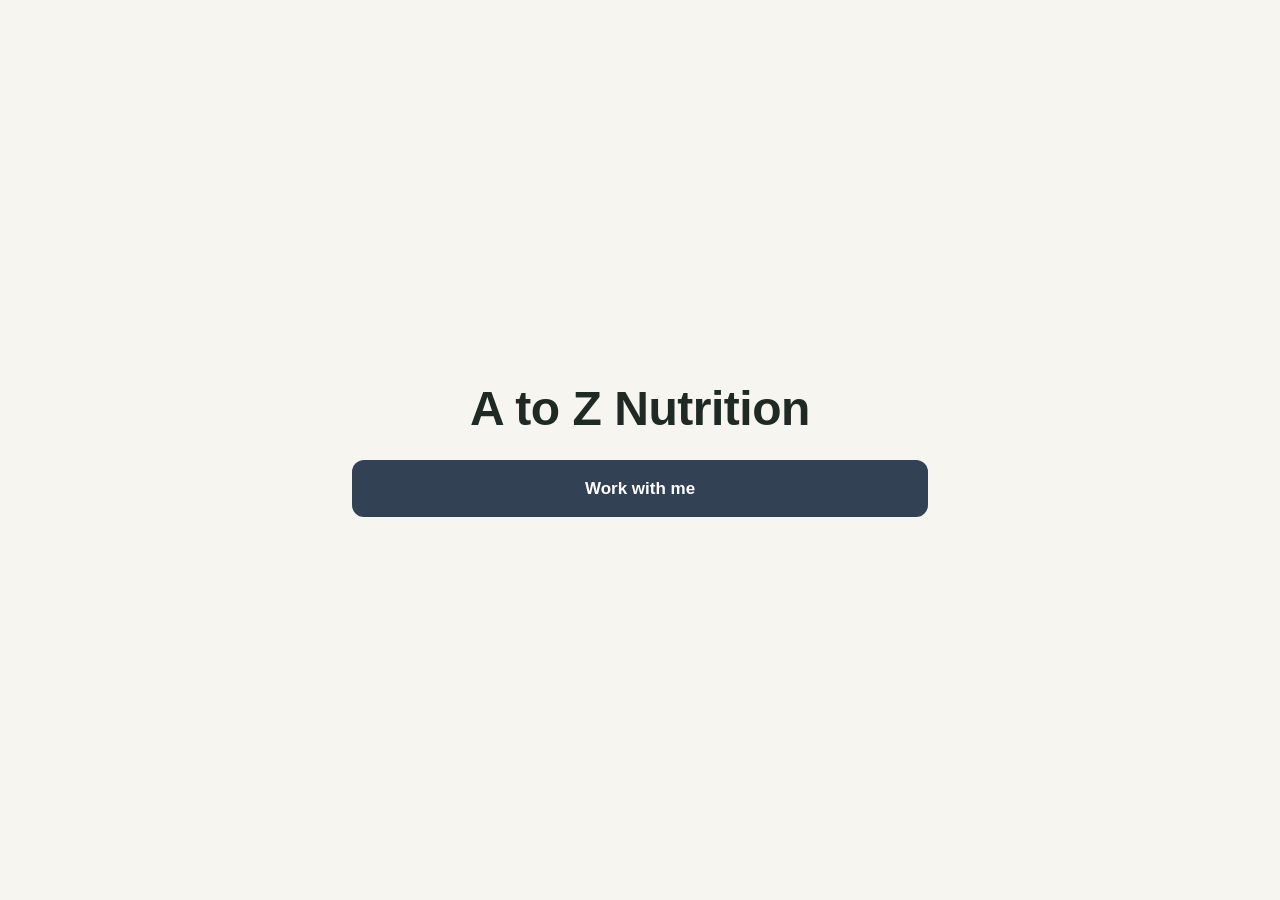
==== commit 0fc73c85: "Front door: who she is, services, Work with me and the five-question qualifier The page reads her pu" ====
--- a/index.html
+++ b/index.html
@@ -4,54 +4,57 @@
   <meta charset="utf-8">
   <meta name="viewport" content="width=device-width, initial-scale=1">
   <title>A to Z Nutrition</title>
-  <meta name="description" content="A to Z Nutrition, Las Vegas. Coming soon.">
+  <meta name="description" content="A to Z Nutrition, Las Vegas.">
   <meta name="theme-color" content="#f7f5f0">
-  <style>
-    :root {
-      --bg: #f7f5f0;
-      --ink: #1f2a24;
-      --muted: #5b6660;
-      --line: #d9d5cc;
-    }
-    @media (prefers-color-scheme: dark) {
-      :root { --bg: #141815; --ink: #eef1ec; --muted: #a7b0aa; --line: #2c332e; }
-    }
-    *, *::before, *::after { box-sizing: border-box; }
-    html, body { margin: 0; padding: 0; }
-    body {
-      min-height: 100vh;
-      min-height: 100dvh;
-      background: var(--bg);
-      color: var(--ink);
-      font: 17px/1.5 -apple-system, BlinkMacSystemFont, "Segoe UI", Roboto, Helvetica, Arial, sans-serif;
-      display: flex;
-      flex-direction: column;
-      align-items: center;
-      justify-content: center;
-      text-align: center;
-      padding: 24px 16px;
-      overflow-x: hidden;
-    }
-    main { width: 100%; max-width: 32rem; }
-    h1 {
-      margin: 0 0 12px;
-      font-size: clamp(2rem, 8vw, 3rem);
-      line-height: 1.1;
-      font-weight: 700;
-      letter-spacing: -0.01em;
-      overflow-wrap: anywhere;
-    }
-    p { margin: 0; color: var(--muted); }
-    .rule { width: 48px; height: 2px; background: var(--line); margin: 20px auto; border: 0; }
-    footer { margin-top: 40px; font-size: 14px; color: var(--muted); }
-  </style>
+  <link rel="stylesheet" href="/site.css">
+  <script src="/app.js" defer></script>
 </head>
 <body>
-  <main>
-    <h1>A to Z Nutrition</h1>
-    <hr class="rule">
-    <p>Coming soon.</p>
+  <main id="profile" class="col">
+    <header class="who">
+      <h1 id="name">A to Z Nutrition</h1>
+      <p id="owner" class="owner" hidden></p>
+      <p id="tagline" class="tagline" hidden></p>
+    </header>
+    <p id="about" class="about" hidden></p>
+    <section id="services" class="services" hidden aria-labelledby="services-title">
+      <h2 id="services-title" data-word="page.services">Services</h2>
+      <ul id="service-list" class="grid"></ul>
+    </section>
+    <button id="work" class="primary" type="button" data-word="page.work">Work with me</button>
+    <p id="load-failed" class="note" role="alert" hidden></p>
   </main>
-  <footer>Las Vegas</footer>
+
+  <main id="flow" class="col" hidden>
+    <div class="bar">
+      <button id="back" class="quiet" type="button" data-word="page.back">Back</button>
+      <span id="step" class="step" aria-live="polite"></span>
+      <button id="close" class="quiet" type="button" data-word="page.close">Close</button>
+    </div>
+    <section id="question" class="panel" hidden>
+      <h2 id="q-title"></h2>
+      <ul id="q-options" class="options"></ul>
+    </section>
+    <form id="contact" class="panel" hidden novalidate>
+      <h2 data-word="page.contact">Where can I reach you?</h2>
+      <label class="field"><span data-word="page.name">Your name</span>
+        <input id="f-name" name="name" type="text" autocomplete="name" maxlength="120" required></label>
+      <label class="field"><span data-word="page.email">Email</span>
+        <input id="f-email" name="email" type="email" autocomplete="email" maxlength="254" required></label>
+      <label class="field"><span data-word="page.phone">Phone (optional)</span>
+        <input id="f-phone" name="phone" type="tel" autocomplete="tel" maxlength="31"></label>
+      <label class="check"><input id="f-tips" name="tips" type="checkbox"> <span data-word="page.tips">Send me tips by email</span></label>
+      <div class="pot" aria-hidden="true"><label>Website <input id="f-website" name="website" type="text" tabindex="-1" autocomplete="off"></label></div>
+      <p id="send-failed" class="note" role="alert" hidden></p>
+      <button id="send" class="primary" type="submit" data-word="page.send">Send</button>
+    </form>
+    <section id="done" class="panel" hidden>
+      <h2 id="done-title"></h2>
+      <a id="done-link" class="primary" hidden></a>
+      <p id="done-later" class="note" hidden></p>
+    </section>
+  </main>
+
+  <footer id="where" class="col foot" hidden></footer>
 </body>
 </html>
--- a/site.css
+++ b/site.css
@@ -0,0 +1,72 @@
+/* A to Z Nutrition's public page: phone first, one center column, neighbours the same size. */
+:root {
+  --bg: #f7f5f0;
+  --ink: #1f2a24;
+  --muted: #5b6660;
+  --line: #d9d5cc;
+  --card: #ffffff;
+  --accent: #334155;
+  --on-accent: #ffffff;
+}
+@media (prefers-color-scheme: dark) {
+  :root { --bg: #141815; --ink: #eef1ec; --muted: #a7b0aa; --line: #2c332e; --card: #1c211d; --accent: #cbd5e1; --on-accent: #141815; }
+}
+*, *::before, *::after { box-sizing: border-box; }
+html, body { margin: 0; padding: 0; }
+body {
+  min-height: 100vh;
+  min-height: 100dvh;
+  background: var(--bg);
+  color: var(--ink);
+  font: 17px/1.5 -apple-system, BlinkMacSystemFont, "Segoe UI", Roboto, Helvetica, Arial, sans-serif;
+  display: flex;
+  flex-direction: column;
+  align-items: center;
+  justify-content: center;
+  text-align: center;
+  padding: 32px 16px;
+  overflow-x: hidden;
+}
+[hidden] { display: none !important; }
+.col { width: 100%; max-width: 36rem; margin: 0 auto; display: flex; flex-direction: column; align-items: stretch; gap: 24px; }
+h1 { margin: 0; font-size: clamp(2rem, 8vw, 3rem); line-height: 1.1; font-weight: 700; letter-spacing: -0.01em; overflow-wrap: anywhere; }
+h2 { margin: 0 0 12px; font-size: 1.25rem; line-height: 1.3; overflow-wrap: anywhere; }
+p { margin: 0; }
+.who { display: flex; flex-direction: column; gap: 8px; }
+.owner { font-weight: 600; }
+.tagline, .about, .note, .step, .foot { color: var(--muted); }
+.about { white-space: pre-line; overflow-wrap: anywhere; }
+.grid, .options { list-style: none; margin: 0; padding: 0; display: grid; gap: 12px; grid-template-columns: 1fr; }
+.grid li {
+  display: flex; align-items: center; justify-content: center; min-height: 64px; padding: 16px;
+  border: 1px solid var(--line); border-radius: 12px; background: var(--card); font-weight: 600; overflow-wrap: anywhere;
+}
+@media (min-width: 640px) {
+  .grid.two { grid-template-columns: repeat(2, 1fr); }
+  .grid.three { grid-template-columns: repeat(3, 1fr); }
+}
+button, .primary { font: inherit; cursor: pointer; }
+.primary {
+  display: block; width: 100%; padding: 16px 20px; border: 0; border-radius: 12px;
+  background: var(--accent); color: var(--on-accent); font-weight: 700; text-decoration: none; text-align: center;
+}
+.primary:disabled { opacity: 0.6; cursor: default; }
+.quiet { padding: 8px 12px; border: 1px solid var(--line); border-radius: 10px; background: transparent; color: var(--ink); min-width: 80px; }
+.bar { display: grid; grid-template-columns: 1fr auto 1fr; align-items: center; gap: 8px; }
+.bar #back { justify-self: start; }
+.bar #close { justify-self: end; }
+.panel { display: flex; flex-direction: column; gap: 16px; }
+.options button {
+  width: 100%; min-height: 56px; padding: 14px 16px; border: 1px solid var(--line); border-radius: 12px;
+  background: var(--card); color: var(--ink); font-weight: 600; overflow-wrap: anywhere;
+}
+.options button:hover, .options button:focus-visible { border-color: var(--accent); }
+.field { display: flex; flex-direction: column; gap: 6px; text-align: left; font-weight: 600; }
+.field input {
+  width: 100%; padding: 12px 14px; border: 1px solid var(--line); border-radius: 10px;
+  background: var(--card); color: var(--ink); font: inherit; font-weight: 400;
+}
+.check { display: flex; align-items: center; justify-content: center; gap: 8px; }
+.check input { width: 20px; height: 20px; }
+.pot { position: absolute; left: -10000px; width: 1px; height: 1px; overflow: hidden; }
+.foot { margin-top: 40px; font-size: 14px; }
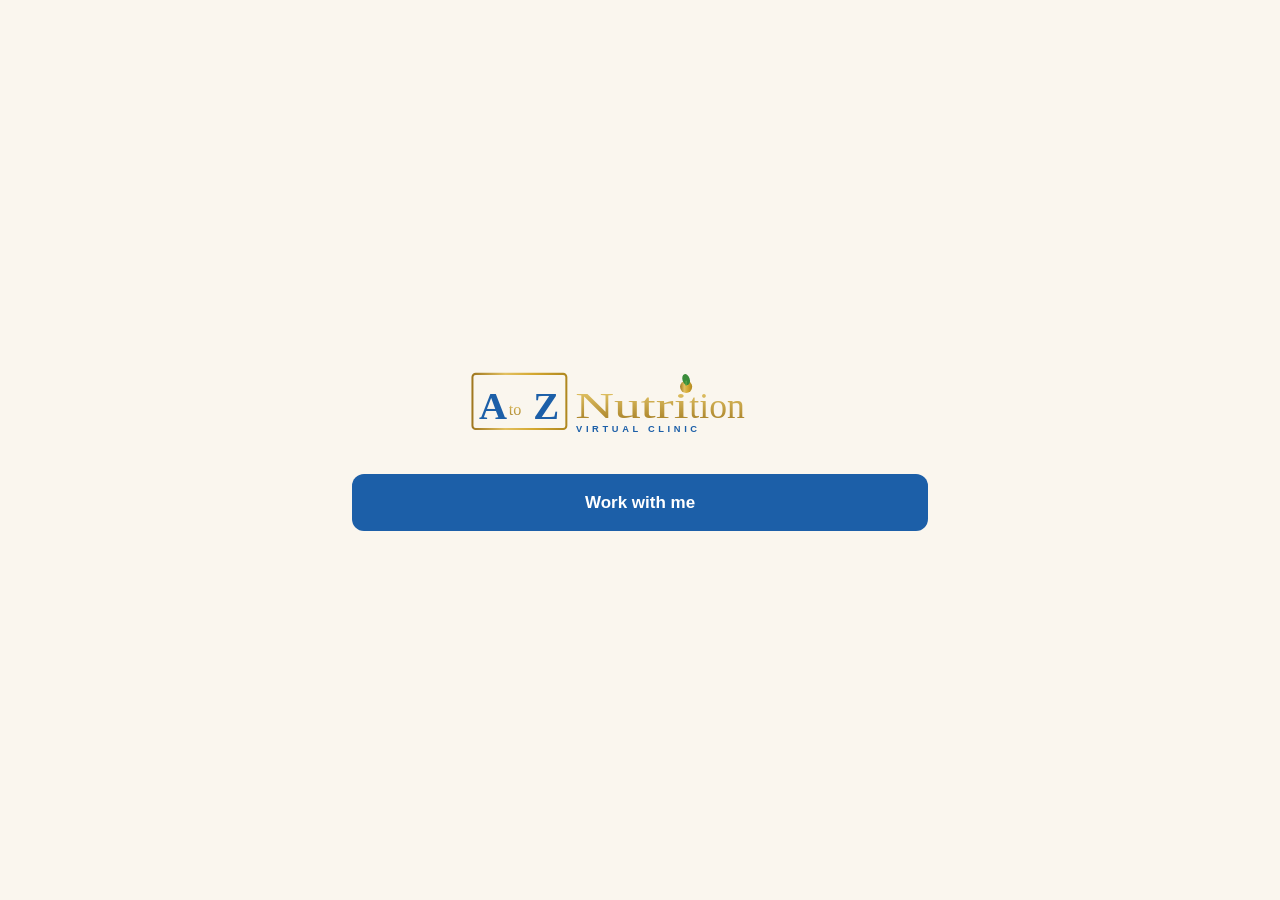
==== commit 56846ac5: "Public page in her own words: logo, brand colors, package cards (name over detail) Co-Authored-By: C" ====
--- a/index.html
+++ b/index.html
@@ -4,15 +4,16 @@
   <meta charset="utf-8">
   <meta name="viewport" content="width=device-width, initial-scale=1">
   <title>A to Z Nutrition</title>
-  <meta name="description" content="A to Z Nutrition, Las Vegas.">
-  <meta name="theme-color" content="#f7f5f0">
+  <meta name="description" content="A to Z Nutrition Virtual Clinic. Labs, nutrition and fitness with Anne Apodaca, functional medicine nutritionist.">
+  <meta name="theme-color" content="#faf6ee">
   <link rel="stylesheet" href="/site.css">
   <script src="/app.js" defer></script>
 </head>
 <body>
   <main id="profile" class="col">
     <header class="who">
-      <h1 id="name">A to Z Nutrition</h1>
+      <img class="logo" src="/logo.svg" alt="" width="420" height="90">
+      <h1 id="name" class="sr">A to Z Nutrition</h1>
       <p id="owner" class="owner" hidden></p>
       <p id="tagline" class="tagline" hidden></p>
     </header>
--- a/site.css
+++ b/site.css
@@ -1,15 +1,16 @@
 /* A to Z Nutrition's public page: phone first, one center column, neighbours the same size. */
 :root {
-  --bg: #f7f5f0;
-  --ink: #1f2a24;
-  --muted: #5b6660;
-  --line: #d9d5cc;
+  --bg: #faf6ee;
+  --ink: #1b2a41;
+  --muted: #55606f;
+  --line: #e2d6b8;
   --card: #ffffff;
-  --accent: #334155;
+  --accent: #1c5fa8;
   --on-accent: #ffffff;
+  --gold: #a07820;
 }
 @media (prefers-color-scheme: dark) {
-  :root { --bg: #141815; --ink: #eef1ec; --muted: #a7b0aa; --line: #2c332e; --card: #1c211d; --accent: #cbd5e1; --on-accent: #141815; }
+  :root { --bg: #141815; --ink: #eef1ec; --muted: #a7b0aa; --line: #2c332e; --card: #1c211d; --accent: #e2c060; --on-accent: #141815; --gold: #e2c060; }
 }
 *, *::before, *::after { box-sizing: border-box; }
 html, body { margin: 0; padding: 0; }
@@ -34,7 +35,14 @@
 p { margin: 0; }
 .who { display: flex; flex-direction: column; gap: 8px; }
 .owner { font-weight: 600; }
-.tagline, .about, .note, .step, .foot { color: var(--muted); }
+.logo { display: block; width: 100%; max-width: 340px; height: auto; margin: 0 auto 8px; }
+.sr { position: absolute; width: 1px; height: 1px; overflow: hidden; clip-path: inset(50%); white-space: nowrap; }
+.tagline { text-wrap: balance; font-size: 1.25rem; line-height: 1.3; color: var(--gold); font-weight: 600; }
+.services h2 { color: var(--accent); }
+.grid li { flex-direction: column; gap: 6px; }
+.grid li strong { color: var(--accent); }
+.grid li span { font-weight: 400; font-size: 15px; line-height: 1.4; color: var(--muted); }
+.about, .note, .step, .foot { color: var(--muted); }
 .about { white-space: pre-line; overflow-wrap: anywhere; }
 .grid, .options { list-style: none; margin: 0; padding: 0; display: grid; gap: 12px; grid-template-columns: 1fr; }
 .grid li {
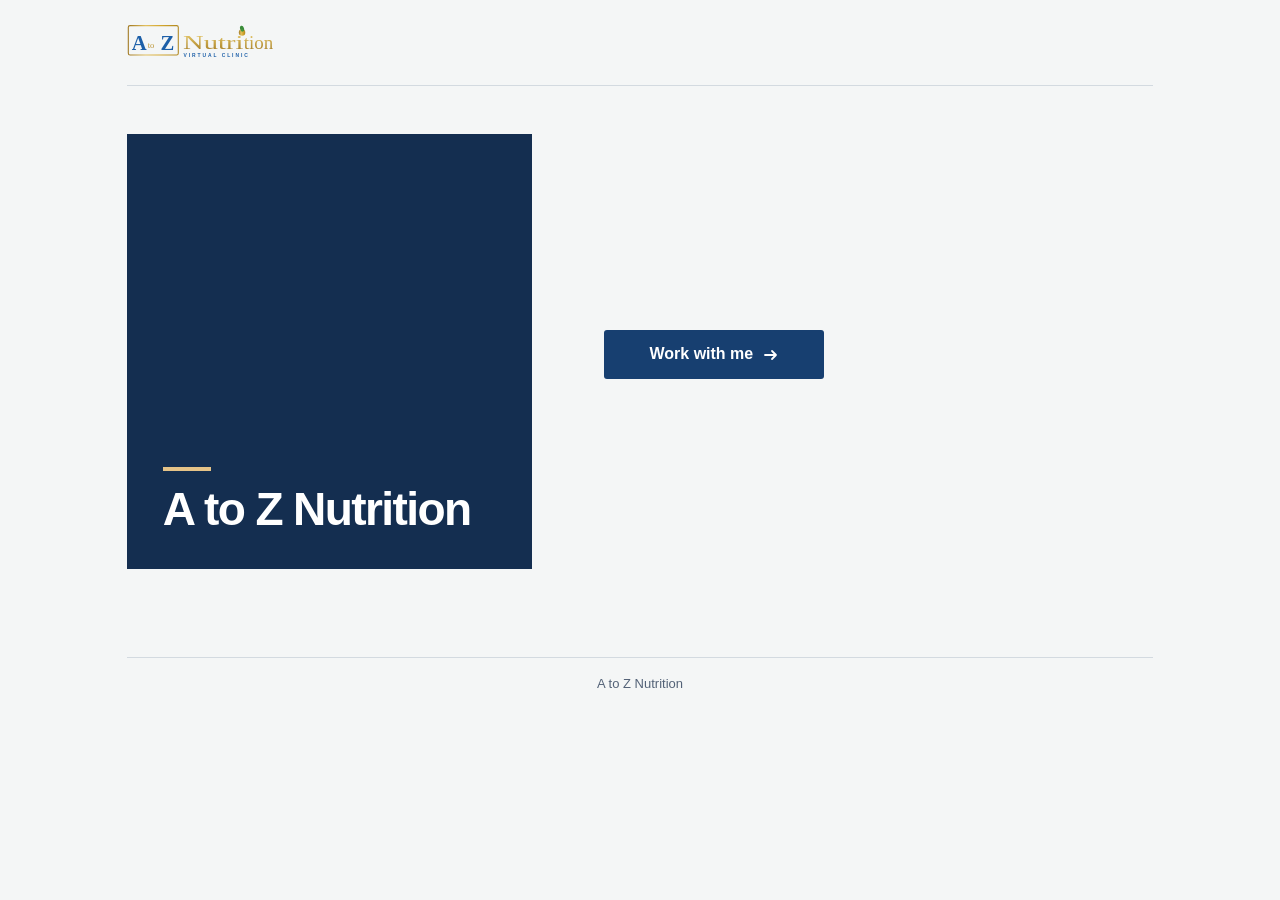
==== commit 0cfeb115: "Public page in the Studio Board look: studio intro, equal program cards, one-question-at-a-time qual" ====
--- a/index.html
+++ b/index.html
@@ -5,57 +5,78 @@
   <meta name="viewport" content="width=device-width, initial-scale=1">
   <title>A to Z Nutrition</title>
   <meta name="description" content="A to Z Nutrition Virtual Clinic. Labs, nutrition and fitness with Anne Apodaca, functional medicine nutritionist.">
-  <meta name="theme-color" content="#faf6ee">
+  <meta name="theme-color" content="#f4f6f6">
+  <meta name="color-scheme" content="light">
   <link rel="stylesheet" href="/site.css">
   <script src="/app.js" defer></script>
 </head>
-<body>
-  <main id="profile" class="col">
-    <header class="who">
-      <img class="logo" src="/logo.svg" alt="" width="420" height="90">
-      <h1 id="name" class="sr">A to Z Nutrition</h1>
-      <p id="owner" class="owner" hidden></p>
-      <p id="tagline" class="tagline" hidden></p>
+<body class="studio">
+  <div class="pub">
+    <header class="pubtop">
+      <a id="home" class="brandlink" href="/"><img class="brand" src="/logo.svg" alt="A to Z Nutrition" width="420" height="90"></a>
+      <span id="who" class="who" hidden></span>
     </header>
-    <p id="about" class="about" hidden></p>
-    <section id="services" class="services" hidden aria-labelledby="services-title">
-      <h2 id="services-title" data-word="page.services">Services</h2>
-      <ul id="service-list" class="grid"></ul>
-    </section>
-    <button id="work" class="primary" type="button" data-word="page.work">Work with me</button>
-    <p id="load-failed" class="note" role="alert" hidden></p>
-  </main>
 
-  <main id="flow" class="col" hidden>
-    <div class="bar">
-      <button id="back" class="quiet" type="button" data-word="page.back">Back</button>
-      <span id="step" class="step" aria-live="polite"></span>
-      <button id="close" class="quiet" type="button" data-word="page.close">Close</button>
-    </div>
-    <section id="question" class="panel" hidden>
-      <h2 id="q-title"></h2>
-      <ul id="q-options" class="options"></ul>
-    </section>
-    <form id="contact" class="panel" hidden novalidate>
-      <h2 data-word="page.contact">Where can I reach you?</h2>
-      <label class="field"><span data-word="page.name">Your name</span>
-        <input id="f-name" name="name" type="text" autocomplete="name" maxlength="120" required></label>
-      <label class="field"><span data-word="page.email">Email</span>
-        <input id="f-email" name="email" type="email" autocomplete="email" maxlength="254" required></label>
-      <label class="field"><span data-word="page.phone">Phone (optional)</span>
-        <input id="f-phone" name="phone" type="tel" autocomplete="tel" maxlength="31"></label>
-      <label class="check"><input id="f-tips" name="tips" type="checkbox"> <span data-word="page.tips">Send me tips by email</span></label>
-      <div class="pot" aria-hidden="true"><label>Website <input id="f-website" name="website" type="text" tabindex="-1" autocomplete="off"></label></div>
-      <p id="send-failed" class="note" role="alert" hidden></p>
-      <button id="send" class="primary" type="submit" data-word="page.send">Send</button>
-    </form>
-    <section id="done" class="panel" hidden>
-      <h2 id="done-title"></h2>
-      <a id="done-link" class="primary" hidden></a>
-      <p id="done-later" class="note" hidden></p>
-    </section>
-  </main>
+    <main id="profile">
+      <section class="hero" aria-labelledby="name">
+        <div class="intro">
+          <h1 id="name" class="sr">A to Z Nutrition</h1>
+          <p id="owner" class="eyeline" hidden></p>
+          <p id="tagline" class="display" hidden></p>
+          <p id="about" class="about" hidden></p>
+          <button id="work" class="btn" type="button"><span data-word="page.work">Work with me</span><svg class="arrow" viewBox="0 0 16 16" aria-hidden="true" focusable="false"><path d="M2 8h11M9 4l4 4-4 4"/></svg></button>
+          <p id="load-failed" class="note" role="alert" hidden></p>
+        </div>
+        <figure id="studio" class="plate-wrap">
+          <img id="portrait" class="portrait" alt="" hidden>
+          <div id="plate" class="plate" aria-hidden="true"><span class="plate-rule"></span><span id="plate-name" class="plate-name">A to Z Nutrition</span><span id="plate-where" class="plate-where" hidden></span></div>
+        </figure>
+      </section>
+      <section id="services" class="services" hidden aria-labelledby="services-title">
+        <h2 id="services-title" data-word="page.services">Services</h2>
+        <ul id="service-list" class="cards"></ul>
+      </section>
+    </main>
 
-  <footer id="where" class="col foot" hidden></footer>
+    <main id="flow" class="flow" hidden>
+      <div id="bar" class="between">
+        <button id="back" class="bread" type="button"><svg class="arrow" viewBox="0 0 16 16" aria-hidden="true" focusable="false"><path d="M14 8H3M7 4L3 8l4 4"/></svg><span data-word="page.back">Back</span></button>
+        <span id="step" class="k"></span>
+      </div>
+
+      <form id="question" class="panel" hidden novalidate>
+        <div id="progress" class="progress" aria-hidden="true"></div>
+        <fieldset>
+          <legend><span id="q-title" class="qtitle" tabindex="-1"></span></legend>
+          <div id="q-options" class="options"></div>
+        </fieldset>
+        <button id="next" class="btn wide" type="submit" disabled><span data-word="page.next">Next</span><svg class="arrow" viewBox="0 0 16 16" aria-hidden="true" focusable="false"><path d="M2 8h11M9 4l4 4-4 4"/></svg></button>
+      </form>
+
+      <form id="contact" class="panel" hidden novalidate>
+        <p class="k" data-word="page.last">Last step</p>
+        <h1 id="c-title" class="qtitle" tabindex="-1" data-word="page.contact">Where can I reach you?</h1>
+        <label class="field"><span data-word="page.name">Your name</span>
+          <input id="f-name" name="name" type="text" autocomplete="name" maxlength="120" required></label>
+        <label class="field"><span data-word="page.email">Email</span>
+          <input id="f-email" name="email" type="email" autocomplete="email" maxlength="254" required></label>
+        <label class="field"><span data-word="page.phone">Phone (optional)</span>
+          <input id="f-phone" name="phone" type="tel" autocomplete="tel" maxlength="31"></label>
+        <label class="check"><input id="f-tips" name="tips" type="checkbox"> <span data-word="page.tips">Send me tips by email</span></label>
+        <div class="pot" aria-hidden="true"><label>Website <input id="f-website" name="website" type="text" tabindex="-1" autocomplete="off"></label></div>
+        <p id="send-failed" class="note bad" role="alert" hidden></p>
+        <button id="send" class="btn wide" type="submit"><span data-word="page.send">Send</span><svg class="arrow" viewBox="0 0 16 16" aria-hidden="true" focusable="false"><path d="M2 8h11M9 4l4 4-4 4"/></svg></button>
+      </form>
+
+      <section id="done" class="panel" hidden aria-labelledby="done-title">
+        <p class="k" data-word="page.nextstep">Your next step</p>
+        <h1 id="done-title" class="qtitle" tabindex="-1"></h1>
+        <a id="done-link" class="btn wide" hidden></a>
+        <p id="done-later" class="note" hidden></p>
+      </section>
+    </main>
+
+    <footer class="pubfoot"><span id="foot-name">A to Z Nutrition</span><span id="where" hidden></span></footer>
+  </div>
 </body>
 </html>
--- a/site.css
+++ b/site.css
@@ -1,80 +1,157 @@
-/* A to Z Nutrition's public page: phone first, one center column, neighbours the same size. */
+/* A to Z Nutrition's public page in the Studio Board look: navy, gold and a pale blue-grey, bold sans.
+   Phone first (390px), then wide. One centre line: header, content and footer share one column; neighbours match. */
 :root {
-  --bg: #faf6ee;
-  --ink: #1b2a41;
-  --muted: #55606f;
-  --line: #e2d6b8;
-  --card: #ffffff;
-  --accent: #1c5fa8;
-  --on-accent: #ffffff;
-  --gold: #a07820;
-}
-@media (prefers-color-scheme: dark) {
-  :root { --bg: #141815; --ink: #eef1ec; --muted: #a7b0aa; --line: #2c332e; --card: #1c211d; --accent: #e2c060; --on-accent: #141815; --gold: #e2c060; }
+  --paper: #f4f6f6;
+  --panel: #ffffff;
+  --rule: #d3dae0;
+  --ink: #152c4a;
+  --muted: #536277;
+  --accent: #173f70;
+  --side: #142e50;
+  --wash: #e1eaf1;
+  --warm: #f0dfaf;
+  --gold: #e5c388;
+  --bad: #a3361f;
+  --focus: #c8882f;
+  --sans: "Avenir Next", Avenir, -apple-system, BlinkMacSystemFont, "Segoe UI", Roboto, Helvetica, Arial, sans-serif;
+  color-scheme: light;
 }
 *, *::before, *::after { box-sizing: border-box; }
 html, body { margin: 0; padding: 0; }
 body {
   min-height: 100vh;
   min-height: 100dvh;
-  background: var(--bg);
+  background: var(--paper);
   color: var(--ink);
-  font: 17px/1.5 -apple-system, BlinkMacSystemFont, "Segoe UI", Roboto, Helvetica, Arial, sans-serif;
-  display: flex;
-  flex-direction: column;
-  align-items: center;
-  justify-content: center;
-  text-align: center;
-  padding: 32px 16px;
+  font: 16px/1.55 var(--sans);
+  -webkit-text-size-adjust: 100%;
   overflow-x: hidden;
 }
 [hidden] { display: none !important; }
-.col { width: 100%; max-width: 36rem; margin: 0 auto; display: flex; flex-direction: column; align-items: stretch; gap: 24px; }
-h1 { margin: 0; font-size: clamp(2rem, 8vw, 3rem); line-height: 1.1; font-weight: 700; letter-spacing: -0.01em; overflow-wrap: anywhere; }
-h2 { margin: 0 0 12px; font-size: 1.25rem; line-height: 1.3; overflow-wrap: anywhere; }
-p { margin: 0; }
-.who { display: flex; flex-direction: column; gap: 8px; }
-.owner { font-weight: 600; }
-.logo { display: block; width: 100%; max-width: 340px; height: auto; margin: 0 auto 8px; }
+h1, h2, h3, p, figure, fieldset, legend { margin: 0; }
+h1, h2, h3, .display, .qtitle, .plate-name { font-family: var(--sans); font-weight: 650; letter-spacing: -0.035em; overflow-wrap: anywhere; }
 .sr { position: absolute; width: 1px; height: 1px; overflow: hidden; clip-path: inset(50%); white-space: nowrap; }
-.tagline { text-wrap: balance; font-size: 1.25rem; line-height: 1.3; color: var(--gold); font-weight: 600; }
-.services h2 { color: var(--accent); }
-.grid li { flex-direction: column; gap: 6px; }
-.grid li strong { color: var(--accent); }
-.grid li span { font-weight: 400; font-size: 15px; line-height: 1.4; color: var(--muted); }
-.about, .note, .step, .foot { color: var(--muted); }
-.about { white-space: pre-line; overflow-wrap: anywhere; }
-.grid, .options { list-style: none; margin: 0; padding: 0; display: grid; gap: 12px; grid-template-columns: 1fr; }
-.grid li {
-  display: flex; align-items: center; justify-content: center; min-height: 64px; padding: 16px;
-  border: 1px solid var(--line); border-radius: 12px; background: var(--card); font-weight: 600; overflow-wrap: anywhere;
+button, a, input { font: inherit; color: inherit; }
+button { cursor: pointer; }
+:focus-visible { outline: 3px solid var(--focus); outline-offset: 3px; }
+.qtitle:focus, .qtitle:focus-visible { outline: none; }
+
+/* Shell: one column, header and footer on the same centre line as the content. */
+.pub { width: 100%; max-width: 1180px; margin: 0 auto; padding: 0 20px 32px; }
+.pubtop { min-height: 64px; display: flex; align-items: center; justify-content: space-between; gap: 12px; border-bottom: 1px solid var(--rule); }
+.brandlink { display: inline-flex; align-items: center; min-height: 44px; border-radius: 3px; }
+.brand { display: block; width: 150px; height: auto; }
+.who, .pubfoot { font-size: 12px; color: var(--muted); }
+.who { text-align: right; }
+.pubfoot { display: flex; flex-wrap: wrap; justify-content: center; gap: 4px 0; margin-top: 32px; padding-top: 16px; border-top: 1px solid var(--rule); text-align: center; font-size: 13px; }
+.pubfoot #where::before { content: "\00b7"; margin: 0 8px; }
+
+/* Labels */
+.eyeline, .k { font-size: 12px; line-height: 1.4; font-weight: 700; letter-spacing: 0.12em; text-transform: uppercase; color: var(--muted); }
+.note { color: var(--muted); }
+.note.bad { color: var(--bad); font-weight: 600; }
+
+/* Buttons */
+.btn {
+  display: inline-flex; align-items: center; justify-content: center; gap: 10px;
+  min-height: 48px; padding: 12px 20px; border: 0; border-radius: 3px;
+  background: var(--accent); color: #fff; font-size: 16px; font-weight: 650; text-decoration: none; text-align: center;
 }
-@media (min-width: 640px) {
-  .grid.two { grid-template-columns: repeat(2, 1fr); }
-  .grid.three { grid-template-columns: repeat(3, 1fr); }
+.btn:hover { background: var(--side); }
+.btn:disabled { opacity: 0.5; cursor: default; background: var(--accent); }
+.btn.wide { display: flex; width: 100%; }
+.arrow { width: 16px; height: 16px; flex: none; fill: none; stroke: currentColor; stroke-width: 1.8; stroke-linecap: round; stroke-linejoin: round; }
+.bread {
+  display: inline-flex; align-items: center; gap: 8px; min-height: 44px; min-width: 44px; padding: 0 4px; margin-left: -4px;
+  border: 0; background: none; color: var(--muted); font-size: 14px; font-weight: 600;
 }
-button, .primary { font: inherit; cursor: pointer; }
-.primary {
-  display: block; width: 100%; padding: 16px 20px; border: 0; border-radius: 12px;
-  background: var(--accent); color: var(--on-accent); font-weight: 700; text-decoration: none; text-align: center;
+.bread:hover { color: var(--ink); }
+
+/* Practice page: intro, then the programs. */
+.hero { display: flex; flex-direction: column; gap: 24px; padding: 28px 0; }
+.intro { display: flex; flex-direction: column; gap: 14px; }
+.display { font-size: 40px; line-height: 1.02; letter-spacing: -0.045em; color: var(--ink); text-wrap: balance; }
+.display em { font-style: normal; color: var(--accent); font-weight: 500; }
+.about { font-size: 16px; color: var(--muted); max-width: 62ch; overflow-wrap: anywhere; }
+.intro .btn { width: 100%; margin-top: 6px; }
+.plate-wrap { position: relative; }
+.plate {
+  display: flex; flex-direction: column; justify-content: flex-end; gap: 14px; min-height: 168px; padding: 24px;
+  background: var(--side); color: #fff; border-radius: 0;
 }
-.primary:disabled { opacity: 0.6; cursor: default; }
-.quiet { padding: 8px 12px; border: 1px solid var(--line); border-radius: 10px; background: transparent; color: var(--ink); min-width: 80px; }
-.bar { display: grid; grid-template-columns: 1fr auto 1fr; align-items: center; gap: 8px; }
-.bar #back { justify-self: start; }
-.bar #close { justify-self: end; }
-.panel { display: flex; flex-direction: column; gap: 16px; }
-.options button {
-  width: 100%; min-height: 56px; padding: 14px 16px; border: 1px solid var(--line); border-radius: 12px;
-  background: var(--card); color: var(--ink); font-weight: 600; overflow-wrap: anywhere;
+.plate-rule { display: block; width: 48px; height: 4px; background: var(--gold); }
+.plate-name { font-size: 30px; line-height: 1.05; color: #fff; }
+.plate-where { font-size: 12px; font-weight: 700; letter-spacing: 0.14em; text-transform: uppercase; color: var(--gold); }
+.portrait { display: block; width: 100%; height: 260px; object-fit: cover; object-position: 50% 32%; background: var(--wash); }
+.services { border-top: 1px solid var(--rule); padding-top: 24px; }
+.services h2 { font-size: 30px; line-height: 1.1; margin-bottom: 16px; text-align: center; }
+.cards { list-style: none; margin: 0; padding: 0; display: grid; gap: 12px; grid-template-columns: 1fr; grid-auto-rows: 1fr; }
+.cards li {
+  display: flex; flex-direction: column; gap: 6px; padding: 18px 18px 20px;
+  background: var(--panel); border: 1px solid var(--rule); border-top: 3px solid var(--accent); border-radius: 3px; overflow-wrap: anywhere;
 }
-.options button:hover, .options button:focus-visible { border-color: var(--accent); }
-.field { display: flex; flex-direction: column; gap: 6px; text-align: left; font-weight: 600; }
+.cards li strong { font-size: 22px; line-height: 1.15; font-weight: 650; letter-spacing: -0.03em; color: var(--ink); }
+.cards li span { font-size: 15px; line-height: 1.45; color: var(--muted); }
+
+/* Qualifier and contact: one question at a time in a narrow centred column. */
+.flow { width: 100%; max-width: 680px; margin: 20px auto 0; }
+.between { display: flex; align-items: center; justify-content: space-between; gap: 12px; min-height: 44px; }
+.panel { display: flex; flex-direction: column; gap: 16px; margin-top: 8px; }
+.progress { display: flex; gap: 5px; }
+.progress i { flex: 1 1 0; height: 4px; background: var(--rule); }
+.progress i.on { background: var(--accent); }
+fieldset { border: 0; padding: 0; min-width: 0; }
+legend { padding: 0; width: 100%; }
+.qtitle { display: block; font-size: 34px; line-height: 1.08; letter-spacing: -0.045em; color: var(--ink); margin: 6px 0 4px; }
+.options { display: grid; grid-template-columns: 1fr; grid-auto-rows: 1fr; gap: 10px; margin-top: 18px; }
+.opt {
+  position: relative; display: flex; align-items: center; gap: 14px; min-height: 56px; padding: 12px 16px;
+  background: var(--panel); border: 1px solid var(--rule); border-radius: 3px; cursor: pointer; font-weight: 600; overflow-wrap: anywhere;
+}
+.opt:hover { border-color: var(--accent); }
+.opt input {
+  appearance: none; -webkit-appearance: none; flex: none; width: 20px; height: 20px; margin: 0;
+  border: 1.5px solid var(--muted); border-radius: 50%; background: var(--panel); cursor: pointer;
+}
+.opt input:checked { border-color: var(--accent); background: var(--accent); box-shadow: inset 0 0 0 4px var(--wash); }
+.opt:has(input:checked) { border-color: var(--accent); background: var(--wash); }
+.opt input:focus-visible { outline: 3px solid var(--focus); outline-offset: 3px; }
+.field { display: flex; flex-direction: column; gap: 6px; font-size: 14px; font-weight: 650; }
 .field input {
-  width: 100%; padding: 12px 14px; border: 1px solid var(--line); border-radius: 10px;
-  background: var(--card); color: var(--ink); font: inherit; font-weight: 400;
+  width: 100%; min-height: 48px; padding: 10px 14px; border: 1px solid var(--rule); border-radius: 3px;
+  background: var(--panel); color: var(--ink); font-size: 16px; font-weight: 400;
 }
-.check { display: flex; align-items: center; justify-content: center; gap: 8px; }
-.check input { width: 20px; height: 20px; }
+.field input:focus { border-color: var(--accent); }
+.check { display: flex; align-items: center; gap: 12px; min-height: 44px; cursor: pointer; }
+.check input { width: 20px; height: 20px; margin: 0; flex: none; accent-color: var(--accent); }
 .pot { position: absolute; left: -10000px; width: 1px; height: 1px; overflow: hidden; }
-.foot { margin-top: 40px; font-size: 14px; }
+#done .note { text-align: center; }
+
+/* Wide screens: the intro sits beside the studio panel (direction B), three equal program cards. */
+@media (min-width: 760px) {
+  .pub { padding: 0 clamp(24px, 6vw, 80px) 48px; }
+  .pubtop { min-height: 86px; }
+  .brand { width: 181px; }
+  .hero { display: grid; grid-template-columns: 0.85fr 1.15fr; align-items: center; gap: 7%; padding: 48px 0 44px; }
+  .plate-wrap { order: -1; }
+  .plate { min-height: clamp(320px, 34vw, 460px); padding: 36px; }
+  .plate-name { font-size: clamp(36px, 3.6vw, 52px); }
+  .plate-where { font-size: 13px; }
+  .portrait { height: clamp(320px, 34vw, 460px); }
+  .display { font-size: clamp(48px, 5vw, 72px); }
+  .about { font-size: 17px; }
+  .intro .btn { width: auto; min-width: 220px; align-self: flex-start; }
+  .services h2 { font-size: 40px; margin-bottom: 20px; }
+  .cards { grid-template-columns: repeat(3, minmax(0, 1fr)); gap: 16px; }
+  .cards.two { grid-template-columns: repeat(2, minmax(0, 1fr)); }
+  .cards.one { grid-template-columns: minmax(0, 1fr); max-width: 420px; margin: 0 auto; }
+  .flow { margin-top: 36px; }
+  .qtitle { font-size: clamp(40px, 4.2vw, 56px); }
+  .pubfoot { margin-top: 44px; }
+}
+
+/* The free-guide placeholder page shares this sheet. */
+.col { width: 100%; max-width: 36rem; margin: 0 auto; padding: 48px 20px; display: flex; flex-direction: column; gap: 24px; text-align: center; }
+.col h1 { font-size: 40px; line-height: 1.05; }
+.tagline { font-size: 20px; color: var(--muted); }
+.primary { display: block; width: 100%; min-height: 48px; padding: 13px 20px; border-radius: 3px; background: var(--accent); color: #fff; font-weight: 650; text-decoration: none; text-align: center; }
